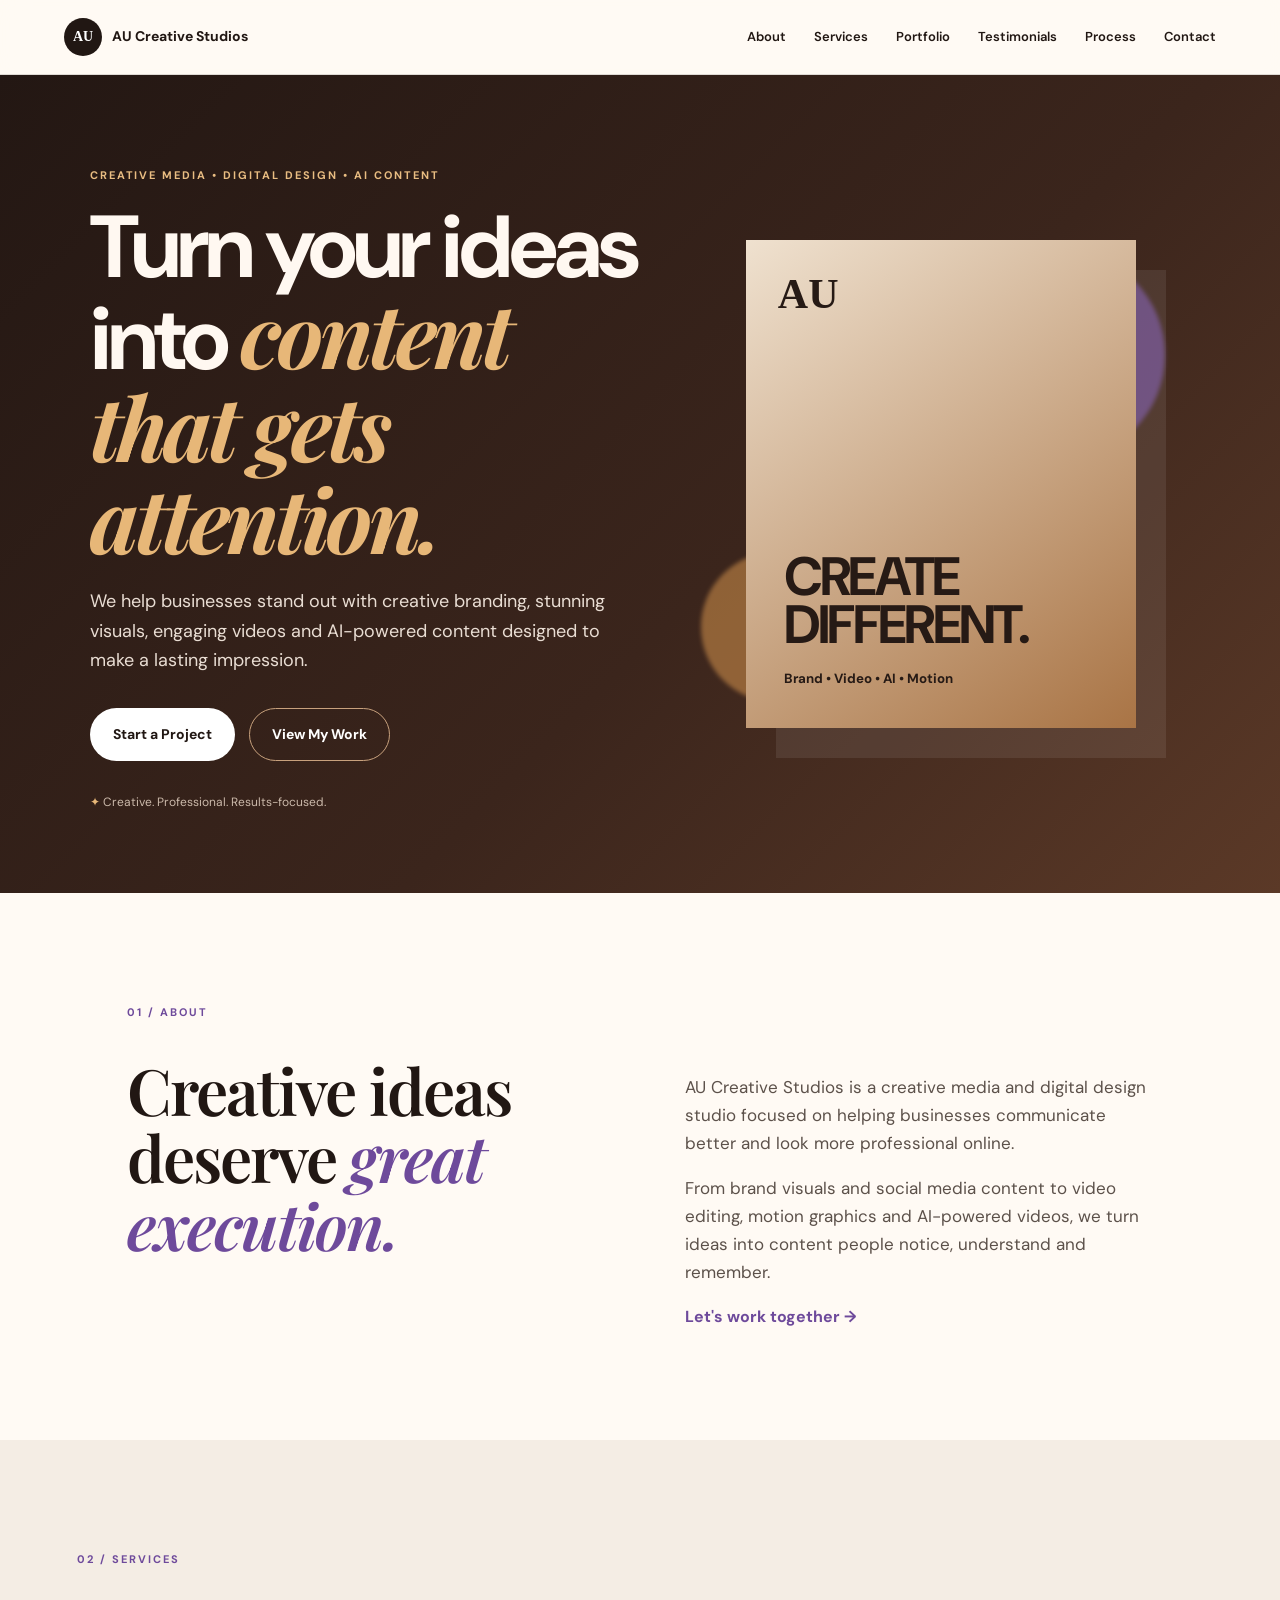
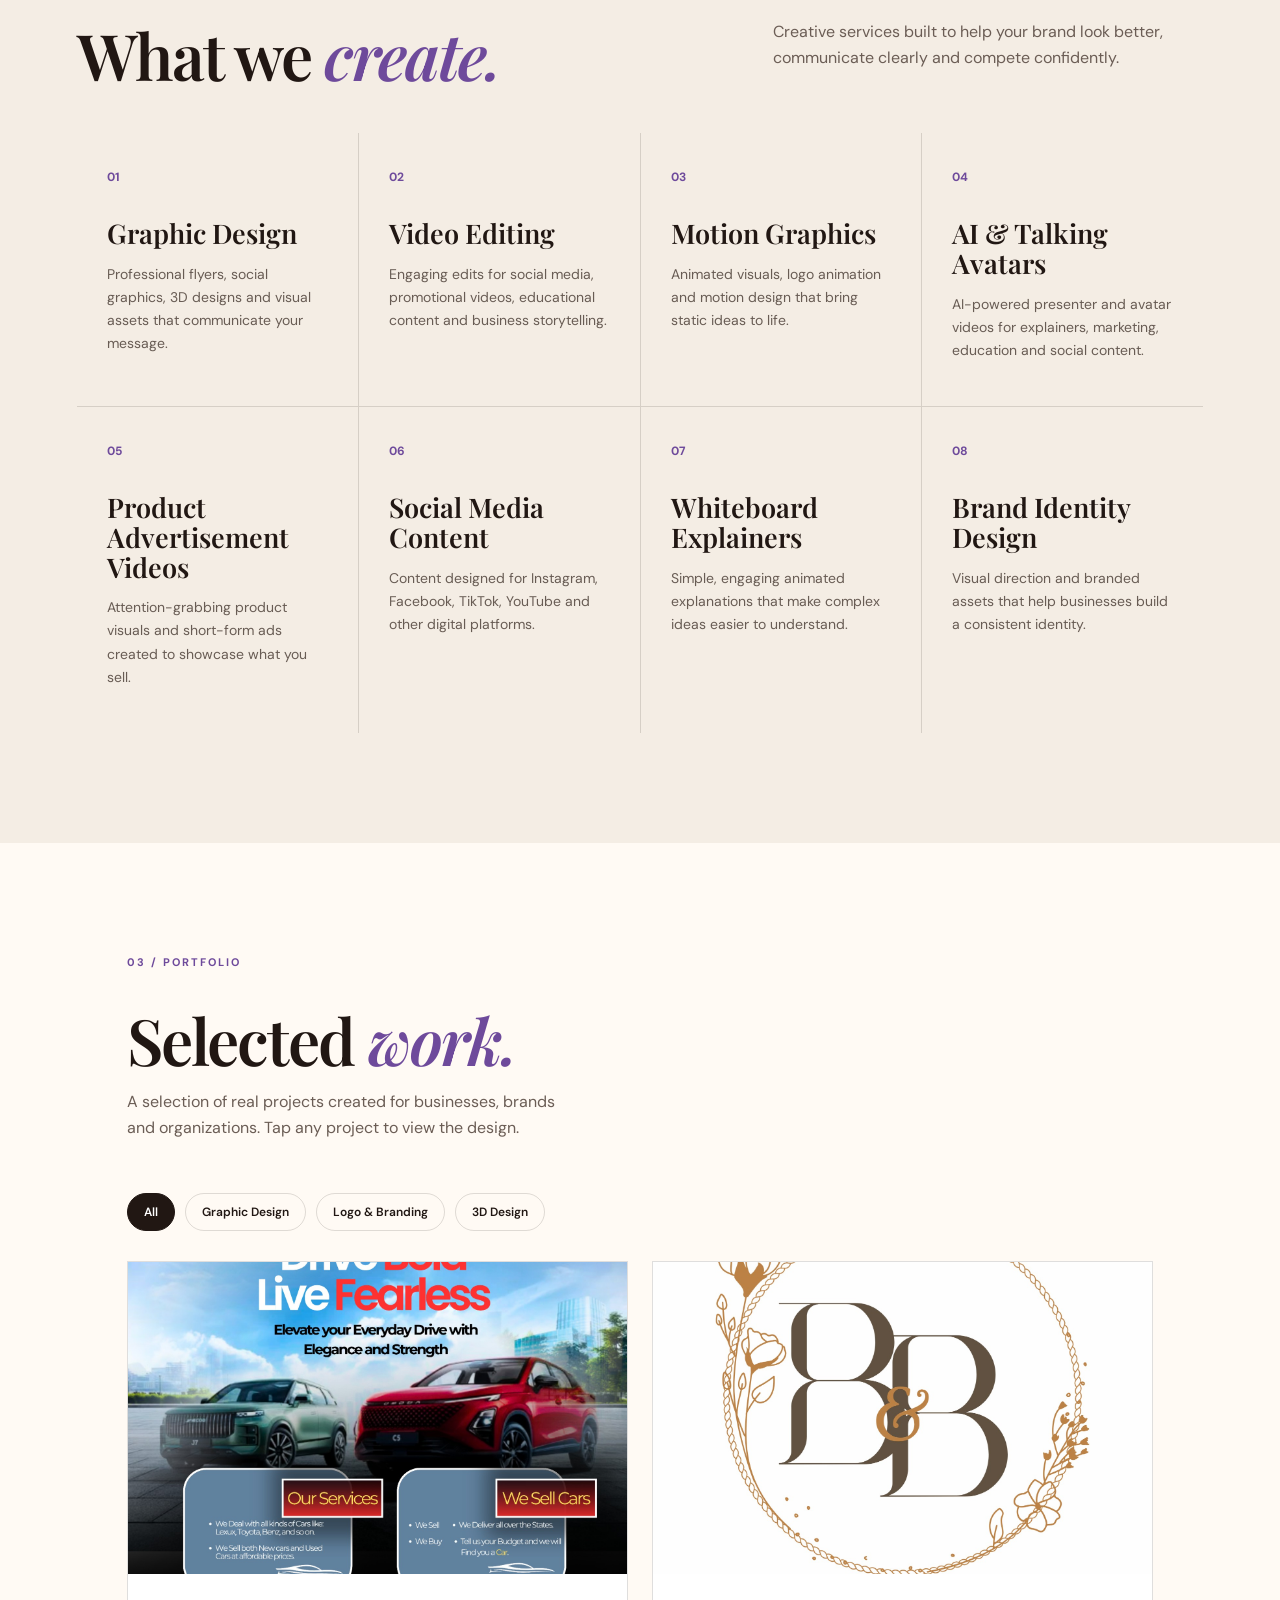
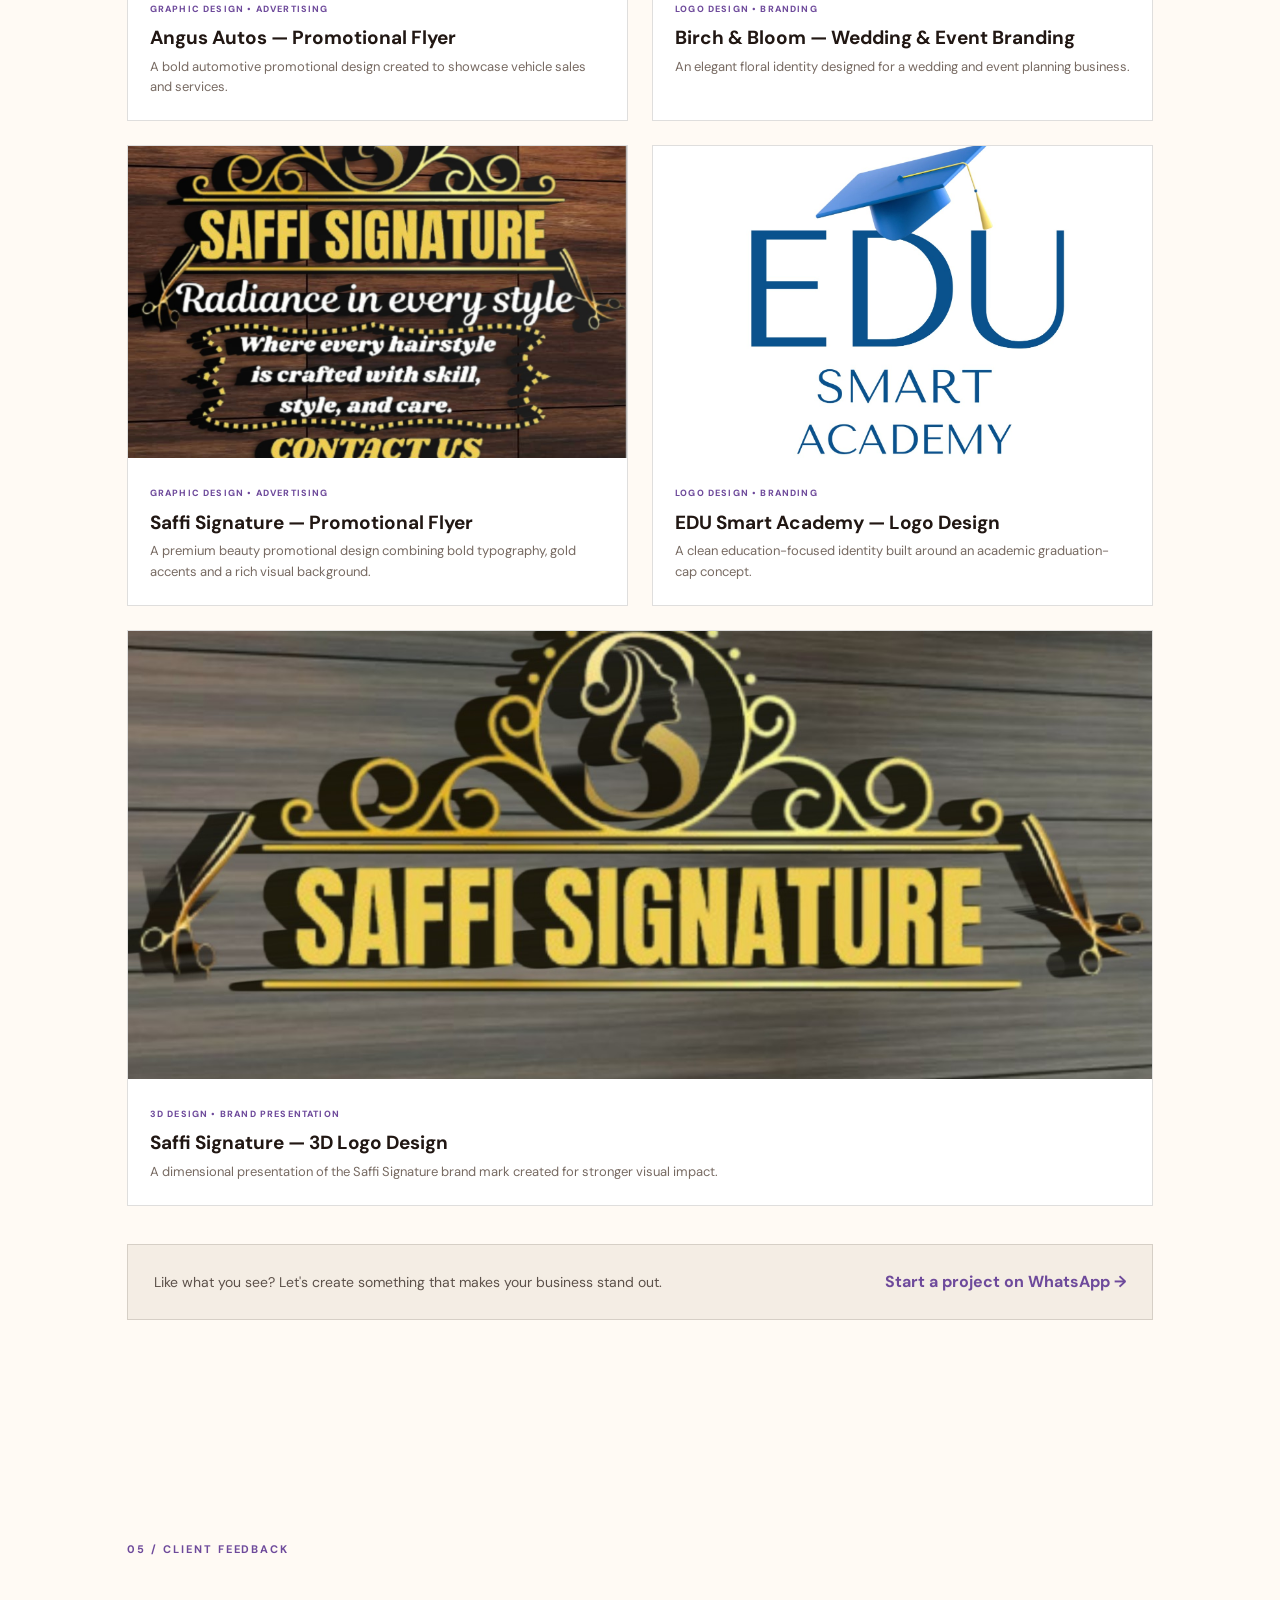
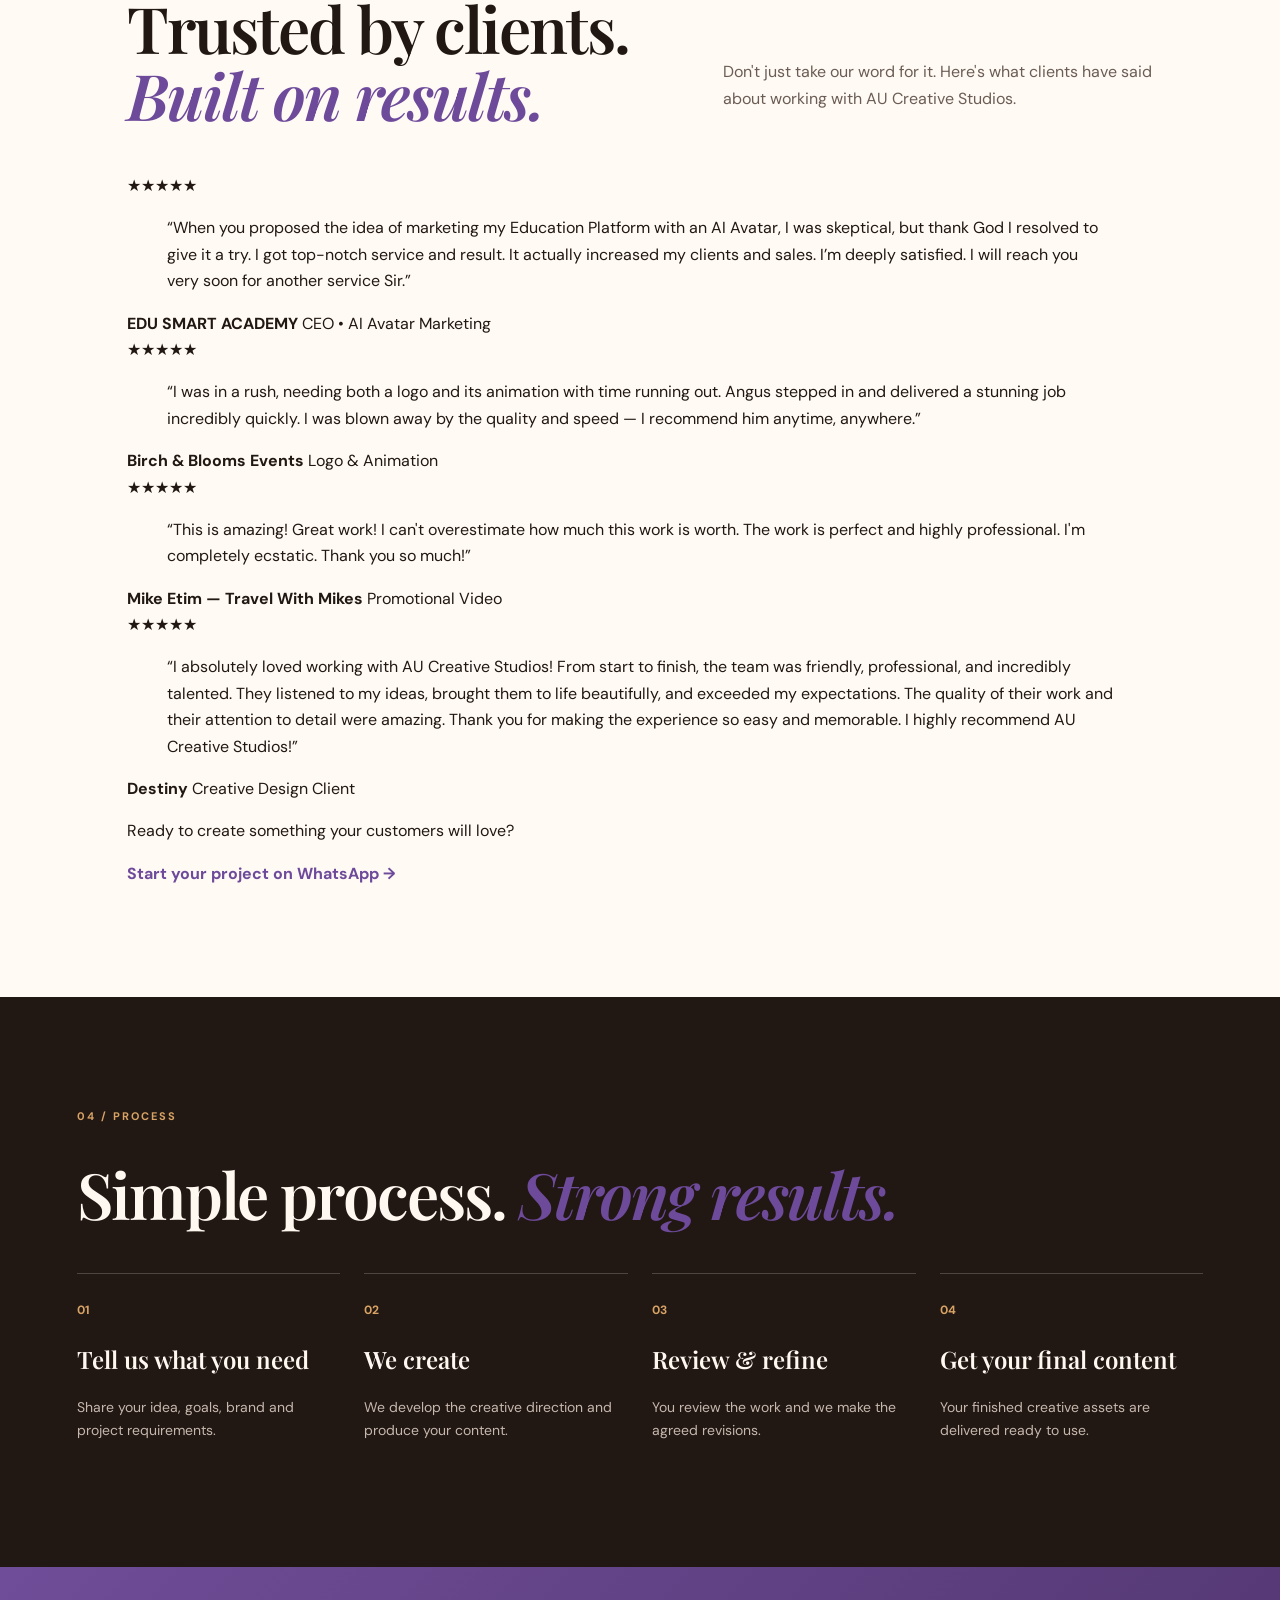
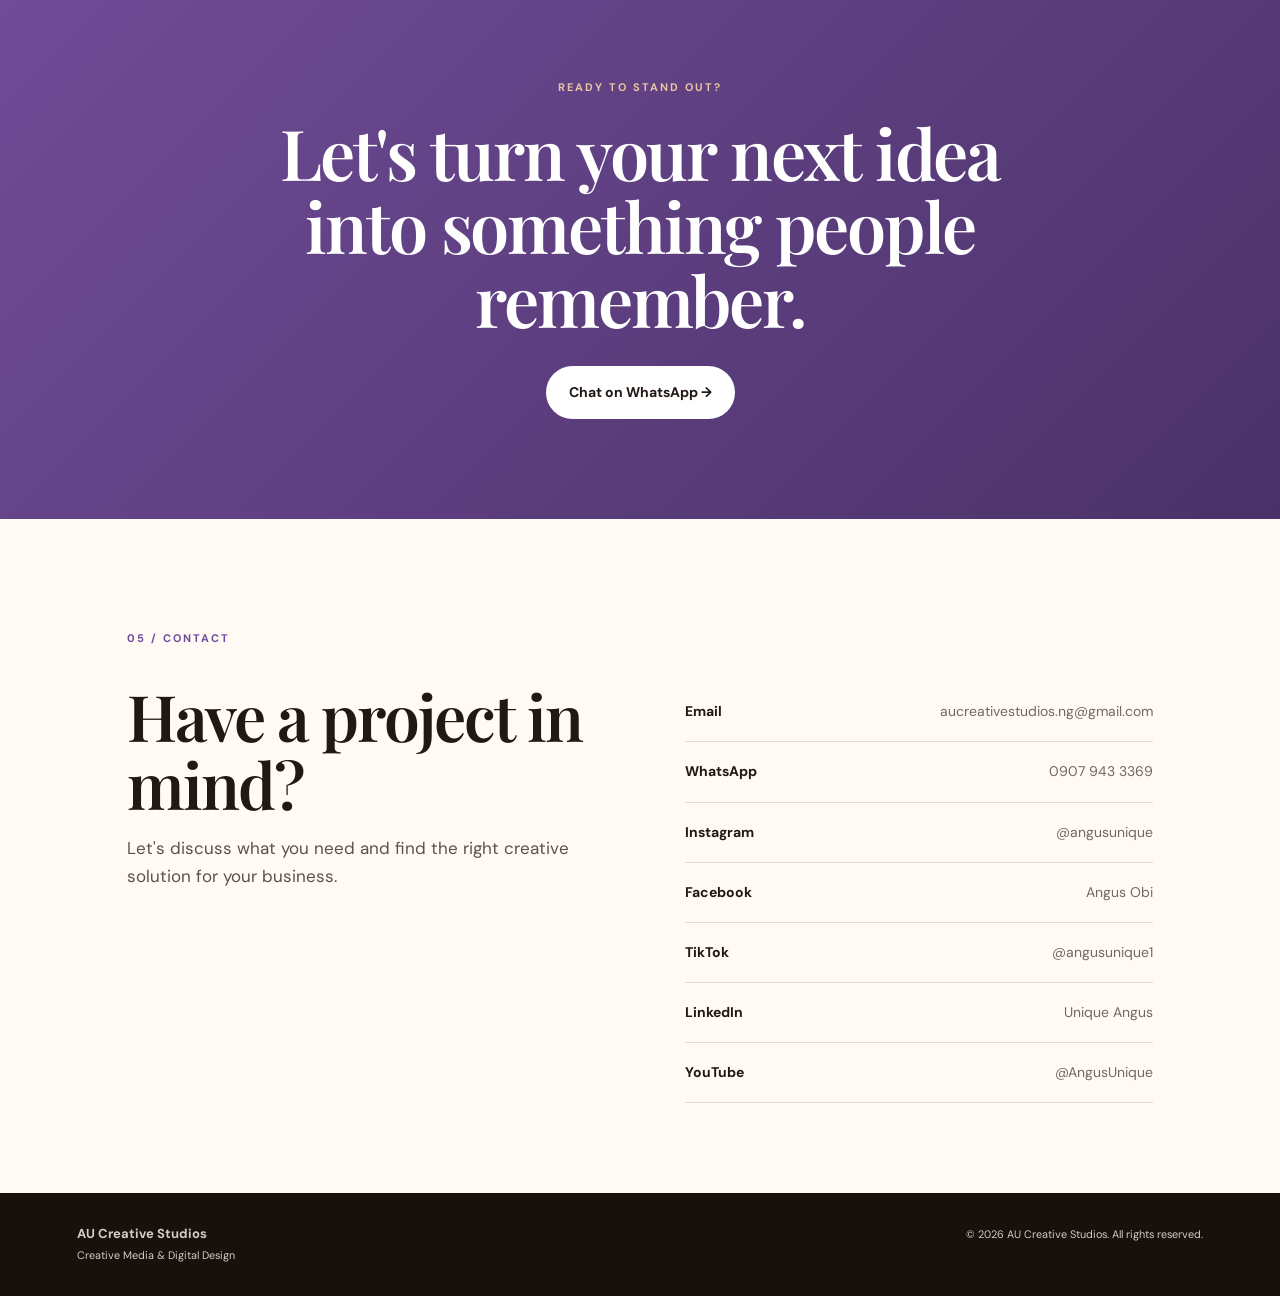
==== index.html @ 2828b5d2 "Rename index.html.html to index.html" ====
<!DOCTYPE html>
<html lang="en">
<head>
  <meta charset="UTF-8">
  <meta name="viewport" content="width=device-width, initial-scale=1.0">
  <meta name="description" content="AU Creative Studios creates compelling branding, graphics, videos, motion graphics, AI avatar content and social media content for businesses.">
  <meta name="theme-color" content="#1f1511">
  <title>AU Creative Studios | Creative Media & Digital Design</title>
  <link rel="stylesheet" href="style.css">
</head>
<body>
  <header class="site-header">
    <a class="logo" href="#home" aria-label="AU Creative Studios home">
      <span class="logo-mark">AU</span>
      <span>AU Creative Studios</span>
    </a>
    <button class="menu-toggle" aria-label="Open menu">☰</button>
    <nav class="nav">
      <a href="#about">About</a>
      <a href="#services">Services</a>
      <a href="#work">Portfolio</a>
      <a href="#testimonials">Testimonials</a>
      <a href="#process">Process</a>
      <a href="#contact">Contact</a>
    </nav>
  </header>

  <main>
    <section id="home" class="hero">
      <div class="hero-copy">
        <p class="eyebrow">CREATIVE MEDIA • DIGITAL DESIGN • AI CONTENT</p>
        <h1>Turn your ideas into <em>content that gets attention.</em></h1>
        <p class="hero-text">We help businesses stand out with creative branding, stunning visuals, engaging videos and AI-powered content designed to make a lasting impression.</p>
        <div class="actions">
          <a class="btn primary" href="https://wa.me/2349079433369?text=Hello%20AU%20Creative%20Studios%2C%20I'd%20like%20to%20start%20a%20project." target="_blank" rel="noopener">Start a Project</a>
          <a class="btn secondary" href="#work">View My Work</a>
        </div>
        <div class="trust-line"><span>✦</span> Creative. Professional. Results-focused.</div>
      </div>
      <div class="hero-art" aria-label="Creative studio visual">
        <div class="orb orb-one"></div>
        <div class="orb orb-two"></div>
        <div class="hero-card">
          <span>AU</span>
          <strong>CREATE<br>DIFFERENT.</strong>
          <small>Brand • Video • AI • Motion</small>
        </div>
      </div>
    </section>

    <section id="about" class="section about">
      <div class="section-tag">01 / ABOUT</div>
      <div class="two-col">
        <div>
          <h2>Creative ideas deserve <span>great execution.</span></h2>
        </div>
        <div>
          <p>AU Creative Studios is a creative media and digital design studio focused on helping businesses communicate better and look more professional online.</p>
          <p>From brand visuals and social media content to video editing, motion graphics and AI-powered videos, we turn ideas into content people notice, understand and remember.</p>
          <a class="text-link" href="#contact">Let's work together →</a>
        </div>
      </div>
    </section>

    <section id="services" class="section services">
      <div class="section-tag">02 / SERVICES</div>
      <div class="section-heading">
        <h2>What we <span>create.</span></h2>
        <p>Creative services built to help your brand look better, communicate clearly and compete confidently.</p>
      </div>
      <div class="service-grid">
        <article class="service-card"><span>01</span><h3>Graphic Design</h3><p>Professional flyers, social graphics, 3D designs and visual assets that communicate your message.</p></article>
        <article class="service-card"><span>02</span><h3>Video Editing</h3><p>Engaging edits for social media, promotional videos, educational content and business storytelling.</p></article>
        <article class="service-card"><span>03</span><h3>Motion Graphics</h3><p>Animated visuals, logo animation and motion design that bring static ideas to life.</p></article>
        <article class="service-card"><span>04</span><h3>AI & Talking Avatars</h3><p>AI-powered presenter and avatar videos for explainers, marketing, education and social content.</p></article>
        <article class="service-card"><span>05</span><h3>Product Advertisement Videos</h3><p>Attention-grabbing product visuals and short-form ads created to showcase what you sell.</p></article>
        <article class="service-card"><span>06</span><h3>Social Media Content</h3><p>Content designed for Instagram, Facebook, TikTok, YouTube and other digital platforms.</p></article>
        <article class="service-card"><span>07</span><h3>Whiteboard Explainers</h3><p>Simple, engaging animated explanations that make complex ideas easier to understand.</p></article>
        <article class="service-card"><span>08</span><h3>Brand Identity Design</h3><p>Visual direction and branded assets that help businesses build a consistent identity.</p></article>
      </div>
    </section>

    <section id="work" class="section work">
      <div class="section-tag">03 / PORTFOLIO</div>
      <div class="section-heading portfolio-heading">
        <div>
          <h2>Selected <span>work.</span></h2>
          <p class="portfolio-intro">A selection of real projects created for businesses, brands and organizations. Tap any project to view the design.</p>
        </div>
      </div>

      <div class="portfolio-filters" role="group" aria-label="Filter portfolio projects">
        <button class="filter-btn active" type="button" data-filter="all">All</button>
        <button class="filter-btn" type="button" data-filter="graphic">Graphic Design</button>
        <button class="filter-btn" type="button" data-filter="branding">Logo & Branding</button>
        <button class="filter-btn" type="button" data-filter="3d">3D Design</button>
      </div>

      <div class="work-grid portfolio-grid">
        <article class="work-card portfolio-card" data-category="graphic">
          <button class="portfolio-open" type="button"
            data-image="assets/portfolio/angus-autos-flyer.png"
            data-title="Angus Autos — Promotional Flyer"
            data-service="Graphic Design • Advertising"
            aria-label="View Angus Autos promotional flyer">
            <div class="work-image portfolio-image">
              <img src="assets/portfolio/angus-autos-flyer.png" alt="Angus Autos promotional flyer design" loading="lazy">
              <span class="view-work">View project ↗</span>
            </div>
          </button>
          <div class="work-info">
            <span class="work-category">GRAPHIC DESIGN • ADVERTISING</span>
            <h3>Angus Autos — Promotional Flyer</h3>
            <p>A bold automotive promotional design created to showcase vehicle sales and services.</p>
          </div>
        </article>

        <article class="work-card portfolio-card" data-category="branding">
          <button class="portfolio-open" type="button"
            data-image="assets/portfolio/birch-bloom-logo.png"
            data-title="Birch & Bloom — Wedding & Event Branding"
            data-service="Logo Design • Branding"
            aria-label="View Birch and Bloom logo design">
            <div class="work-image portfolio-image">
              <img src="assets/portfolio/birch-bloom-logo.png" alt="Birch and Bloom wedding and event planning logo" loading="lazy">
              <span class="view-work">View project ↗</span>
            </div>
          </button>
          <div class="work-info">
            <span class="work-category">LOGO DESIGN • BRANDING</span>
            <h3>Birch & Bloom — Wedding & Event Branding</h3>
            <p>An elegant floral identity designed for a wedding and event planning business.</p>
          </div>
        </article>

        <article class="work-card portfolio-card" data-category="graphic">
          <button class="portfolio-open" type="button"
            data-image="assets/portfolio/saffi-signature-flyer.png"
            data-title="Saffi Signature — Promotional Flyer"
            data-service="Graphic Design • Advertising"
            aria-label="View Saffi Signature promotional flyer">
            <div class="work-image portfolio-image">
              <img src="assets/portfolio/saffi-signature-flyer.png" alt="Saffi Signature promotional flyer design" loading="lazy">
              <span class="view-work">View project ↗</span>
            </div>
          </button>
          <div class="work-info">
            <span class="work-category">GRAPHIC DESIGN • ADVERTISING</span>
            <h3>Saffi Signature — Promotional Flyer</h3>
            <p>A premium beauty promotional design combining bold typography, gold accents and a rich visual background.</p>
          </div>
        </article>

        <article class="work-card portfolio-card" data-category="branding">
          <button class="portfolio-open" type="button"
            data-image="assets/portfolio/edu-smart-academy-logo.png"
            data-title="EDU Smart Academy — Logo Design"
            data-service="Logo Design • Education Branding"
            aria-label="View EDU Smart Academy logo design">
            <div class="work-image portfolio-image">
              <img src="assets/portfolio/edu-smart-academy-logo.png" alt="EDU Smart Academy logo design" loading="lazy">
              <span class="view-work">View project ↗</span>
            </div>
          </button>
          <div class="work-info">
            <span class="work-category">LOGO DESIGN • BRANDING</span>
            <h3>EDU Smart Academy — Logo Design</h3>
            <p>A clean education-focused identity built around an academic graduation-cap concept.</p>
          </div>
        </article>

        <article class="work-card portfolio-card portfolio-wide" data-category="3d">
          <button class="portfolio-open" type="button"
            data-image="assets/portfolio/saffi-signature-3d-logo.png"
            data-title="Saffi Signature — 3D Logo Design"
            data-service="3D Design • Brand Presentation"
            aria-label="View Saffi Signature 3D logo design">
            <div class="work-image portfolio-image">
              <img src="assets/portfolio/saffi-signature-3d-logo.png" alt="Saffi Signature 3D logo presentation" loading="lazy">
              <span class="view-work">View project ↗</span>
            </div>
          </button>
          <div class="work-info">
            <span class="work-category">3D DESIGN • BRAND PRESENTATION</span>
            <h3>Saffi Signature — 3D Logo Design</h3>
            <p>A dimensional presentation of the Saffi Signature brand mark created for stronger visual impact.</p>
          </div>
        </article>
      </div>

      <div class="portfolio-cta">
        <p>Like what you see? Let's create something that makes your business stand out.</p>
        <a class="text-link" href="https://wa.me/2349079433369?text=Hello%20AU%20Creative%20Studios%2C%20I%20saw%20your%20portfolio%20and%20I'd%20like%20to%20discuss%20a%20project." target="_blank" rel="noopener">Start a project on WhatsApp →</a>
      </div>
    </section>

    <div class="portfolio-modal" id="portfolioModal" aria-hidden="true">
      <div class="modal-backdrop" data-close-modal></div>
      <div class="modal-content" role="dialog" aria-modal="true" aria-labelledby="modalTitle">
        <button class="modal-close" type="button" aria-label="Close project preview" data-close-modal>×</button>
        <img id="modalImage" src="" alt="">
        <div class="modal-details">
          <span id="modalService"></span>
          <h3 id="modalTitle"></h3>
        </div>
      </div>
    </div>

    <section id="testimonials" class="section testimonials">
      <div class="section-tag">05 / CLIENT FEEDBACK</div>
      <div class="section-heading">
        <h2>Trusted by clients. <span>Built on results.</span></h2>
        <p>Don't just take our word for it. Here's what clients have said about working with AU Creative Studios.</p>
      </div>

      <div class="testimonial-grid">
        <article class="testimonial-card featured-testimonial">
          <div class="testimonial-stars" aria-label="5 out of 5 stars">★★★★★</div>
          <blockquote>“When you proposed the idea of marketing my Education Platform with an AI Avatar, I was skeptical, but thank God I resolved to give it a try. I got top-notch service and result. It actually increased my clients and sales. I’m deeply satisfied. I will reach you very soon for another service Sir.”</blockquote>
          <div class="testimonial-client">
            <strong>EDU SMART ACADEMY</strong>
            <span>CEO • AI Avatar Marketing</span>
          </div>
        </article>

        <article class="testimonial-card">
          <div class="testimonial-stars" aria-label="5 out of 5 stars">★★★★★</div>
          <blockquote>“I was in a rush, needing both a logo and its animation with time running out. Angus stepped in and delivered a stunning job incredibly quickly. I was blown away by the quality and speed — I recommend him anytime, anywhere.”</blockquote>
          <div class="testimonial-client">
            <strong>Birch &amp; Blooms Events</strong>
            <span>Logo &amp; Animation</span>
          </div>
        </article>

        <article class="testimonial-card">
          <div class="testimonial-stars" aria-label="5 out of 5 stars">★★★★★</div>
          <blockquote>“This is amazing! Great work! I can't overestimate how much this work is worth. The work is perfect and highly professional. I'm completely ecstatic. Thank you so much!”</blockquote>
          <div class="testimonial-client">
            <strong>Mike Etim — Travel With Mikes</strong>
            <span>Promotional Video</span>
          </div>
        </article>

        <article class="testimonial-card">
          <div class="testimonial-stars" aria-label="5 out of 5 stars">★★★★★</div>
          <blockquote>“I absolutely loved working with AU Creative Studios! From start to finish, the team was friendly, professional, and incredibly talented. They listened to my ideas, brought them to life beautifully, and exceeded my expectations. The quality of their work and their attention to detail were amazing. Thank you for making the experience so easy and memorable. I highly recommend AU Creative Studios!”</blockquote>
          <div class="testimonial-client">
            <strong>Destiny</strong>
            <span>Creative Design Client</span>
          </div>
        </article>
      </div>

      <div class="testimonials-cta">
        <p>Ready to create something your customers will love?</p>
        <a class="text-link" href="https://wa.me/2349079433369?text=Hello%20AU%20Creative%20Studios%2C%20I%20saw%20your%20client%20testimonials%20and%20I'd%20like%20to%20discuss%20a%20project." target="_blank" rel="noopener">Start your project on WhatsApp →</a>
      </div>
    </section>

    <section id="process" class="section process">
      <div class="section-tag">04 / PROCESS</div>
      <div class="section-heading"><h2>Simple process. <span>Strong results.</span></h2></div>
      <div class="process-grid">
        <div><span>01</span><h3>Tell us what you need</h3><p>Share your idea, goals, brand and project requirements.</p></div>
        <div><span>02</span><h3>We create</h3><p>We develop the creative direction and produce your content.</p></div>
        <div><span>03</span><h3>Review & refine</h3><p>You review the work and we make the agreed revisions.</p></div>
        <div><span>04</span><h3>Get your final content</h3><p>Your finished creative assets are delivered ready to use.</p></div>
      </div>
    </section>

    <section class="cta">
      <p class="eyebrow">READY TO STAND OUT?</p>
      <h2>Let's turn your next idea into something people remember.</h2>
      <a class="btn light" href="https://wa.me/2349079433369?text=Hello%20AU%20Creative%20Studios%2C%20I'd%20like%20to%20discuss%20a%20project." target="_blank" rel="noopener">Chat on WhatsApp →</a>
    </section>

    <section id="contact" class="section contact">
      <div class="section-tag">05 / CONTACT</div>
      <div class="two-col">
        <div>
          <h2>Have a project in mind?</h2>
          <p>Let's discuss what you need and find the right creative solution for your business.</p>
        </div>
        <div class="contact-list">
          <a href="mailto:aucreativestudios.ng@gmail.com"><strong>Email</strong><span>aucreativestudios.ng@gmail.com</span></a>
          <a href="https://wa.me/2349079433369" target="_blank" rel="noopener"><strong>WhatsApp</strong><span>0907 943 3369</span></a>
          <a href="https://www.instagram.com/angusunique" target="_blank" rel="noopener"><strong>Instagram</strong><span>@angusunique</span></a>
          <a href="https://www.facebook.com/angusobi1" target="_blank" rel="noopener"><strong>Facebook</strong><span>Angus Obi</span></a>
          <a href="https://www.tiktok.com/@angusunique1" target="_blank" rel="noopener"><strong>TikTok</strong><span>@angusunique1</span></a>
          <a href="https://www.linkedin.com/in/uniqueangus" target="_blank" rel="noopener"><strong>LinkedIn</strong><span>Unique Angus</span></a>
          <a href="https://www.youtube.com/@AngusUnique" target="_blank" rel="noopener"><strong>YouTube</strong><span>@AngusUnique</span></a>
        </div>
      </div>
    </section>
  </main>

  <footer>
    <div><strong>AU Creative Studios</strong><br><small>Creative Media & Digital Design</small></div>
    <div><small>© <span id="year"></span> AU Creative Studios. All rights reserved.</small></div>
  </footer>

  <script src="script.js"></script>
</body>
</html>
---- style.css ----
@import url('https://fonts.googleapis.com/css2?family=DM+Sans:wght@400;500;600;700&family=Playfair+Display:ital,wght@0,600;0,700;1,600;1,700&display=swap');

:root{--ink:#211713;--cream:#f4ede4;--paper:#fffaf4;--gold:#c98c45;--purple:#6e4a9b;--line:rgba(33,23,19,.14);--max:1180px}
*{box-sizing:border-box}html{scroll-behavior:smooth}body{margin:0;background:var(--paper);color:var(--ink);font-family:"DM Sans",sans-serif;line-height:1.65}a{color:inherit;text-decoration:none}
.site-header{position:sticky;top:0;z-index:20;display:flex;align-items:center;justify-content:space-between;padding:18px 5vw;background:rgba(255,250,244,.92);backdrop-filter:blur(14px);border-bottom:1px solid var(--line)}
.logo{display:flex;align-items:center;gap:10px;font-weight:700;font-size:14px}.logo-mark{display:grid;place-items:center;width:38px;height:38px;border-radius:50%;background:var(--ink);color:#fff;font-family:Georgia,serif}.nav{display:flex;gap:28px;font-size:13px;font-weight:600}.nav a:hover{color:var(--purple)}.menu-toggle{display:none;background:none;border:0;font-size:24px}
.hero{min-height:88vh;display:grid;grid-template-columns:1.05fr .95fr;align-items:center;gap:50px;padding:80px 7vw;background:linear-gradient(135deg,#231713 0%,#3b251c 58%,#5b3927 100%);color:#fff8f1;overflow:hidden}.eyebrow,.section-tag{font-size:11px;letter-spacing:.18em;font-weight:700}.hero .eyebrow{color:#e9bd82}.hero h1{font-size:clamp(48px,7vw,88px);line-height:.98;letter-spacing:-.045em;margin:20px 0}.hero h1 em{font-family:"Playfair Display",serif;color:#e7b778}.hero-text{max-width:620px;font-size:18px;color:#e9ddd3}.actions{display:flex;gap:14px;flex-wrap:wrap;margin:32px 0}.btn{display:inline-flex;align-items:center;justify-content:center;padding:14px 22px;border-radius:999px;font-weight:700;font-size:14px;border:1px solid transparent}.primary{background:#fff;color:var(--ink)}.secondary{border-color:#c8a17d;color:#fff}.light{background:#fff;color:var(--ink)}.trust-line{font-size:12px;color:#cbb9aa}.trust-line span{color:#e7b778}
.hero-art{min-height:520px;position:relative;display:grid;place-items:center}.hero-card{position:relative;width:min(390px,75vw);aspect-ratio:4/5;background:linear-gradient(145deg,#efe1cf,#a97445);color:#261a15;padding:38px;display:flex;flex-direction:column;justify-content:flex-end;box-shadow:30px 30px 0 rgba(255,255,255,.08)}.hero-card span{position:absolute;top:30px;left:32px;font:700 42px Georgia}.hero-card strong{font-size:54px;line-height:.9;letter-spacing:-.05em}.hero-card small{margin-top:18px;font-weight:700}.orb{position:absolute;border-radius:50%;filter:blur(2px)}.orb-one{width:210px;height:210px;background:#74509b;right:5%;top:5%;opacity:.7}.orb-two{width:150px;height:150px;background:#d4934d;left:2%;bottom:8%;opacity:.55}
.section{max-width:var(--max);margin:auto;padding:110px 6vw}.section-tag{color:var(--purple);margin-bottom:35px}.two-col{display:grid;grid-template-columns:1fr 1fr;gap:90px}.section h2{font:600 clamp(40px,5vw,66px)/1.05 "Playfair Display",serif;letter-spacing:-.03em;margin:0}.section h2 span{color:var(--purple);font-style:italic}.two-col p{font-size:17px;color:#5c514a}.text-link{font-weight:700;color:var(--purple)}.section-heading{display:flex;justify-content:space-between;align-items:end;gap:40px;margin-bottom:45px}.section-heading p{max-width:430px;color:#6b5d55}
.services{background:var(--cream);max-width:none;padding-left:6vw;padding-right:6vw}.services>*{max-width:var(--max);margin-left:auto;margin-right:auto}.service-grid{display:grid;grid-template-columns:repeat(4,1fr);gap:1px;background:var(--line)}.service-card{background:var(--cream);padding:30px;min-height:245px}.service-card span{color:var(--purple);font-size:12px;font-weight:700}.service-card h3{font:600 27px/1.1 "Playfair Display",serif;margin:30px 0 12px}.service-card p{font-size:14px;color:#685c54}
.work-grid{display:grid;grid-template-columns:repeat(2,1fr);gap:24px}.work-card{border:1px solid var(--line);background:#fff;overflow:hidden;transition:transform .25s ease,box-shadow .25s ease}.work-card:hover{transform:translateY(-4px);box-shadow:0 18px 45px rgba(33,23,19,.12)}.portfolio-open{display:block;width:100%;padding:0;border:0;background:none;cursor:pointer;text-align:left}.work-image{position:relative;aspect-ratio:16/10;overflow:hidden;background:#eee7df}.portfolio-image img{width:100%;height:100%;display:block;object-fit:cover;transition:transform .45s ease}.portfolio-card:hover .portfolio-image img{transform:scale(1.035)}.view-work{position:absolute;left:16px;bottom:16px;padding:9px 13px;border-radius:999px;background:rgba(33,23,19,.88);color:#fff;font-size:12px;font-weight:700;opacity:0;transform:translateY(8px);transition:opacity .25s ease,transform .25s ease}.portfolio-card:hover .view-work,.portfolio-open:focus-visible .view-work{opacity:1;transform:translateY(0)}.work-info{padding:20px 22px 23px}.work-info h3{margin:6px 0 0;font-size:19px;line-height:1.25}.work-info p{margin:7px 0 0;color:#776a62;font-size:13px;line-height:1.55}.work-category{color:var(--purple);font-size:9px;letter-spacing:.13em;font-weight:800}.portfolio-wide{grid-column:1 / -1}.portfolio-wide .work-image{aspect-ratio:16/7}.portfolio-filters{display:flex;flex-wrap:wrap;gap:10px;margin:-10px 0 30px}.filter-btn{border:1px solid var(--line);background:transparent;color:var(--ink);padding:10px 16px;border-radius:999px;font:600 12px "DM Sans",sans-serif;cursor:pointer;transition:all .2s ease}.filter-btn:hover,.filter-btn.active{background:var(--ink);color:#fff;border-color:var(--ink)}.portfolio-card.is-hidden{display:none}.portfolio-cta{margin-top:38px;padding:24px 26px;border:1px solid var(--line);background:var(--cream);display:flex;justify-content:space-between;align-items:center;gap:25px}.portfolio-cta p{margin:0;font-size:14px;color:#5c514a}.portfolio-cta .text-link{white-space:nowrap}.portfolio-modal{position:fixed;inset:0;z-index:100;display:none;padding:25px;place-items:center}.portfolio-modal.open{display:grid}.modal-backdrop{position:absolute;inset:0;background:rgba(20,13,10,.84);backdrop-filter:blur(7px)}.modal-content{position:relative;z-index:1;width:min(920px,94vw);max-height:94vh;background:#fffaf4;padding:12px;border-radius:14px;box-shadow:0 30px 90px rgba(0,0,0,.35);overflow:auto}.modal-content img{display:block;width:100%;max-height:76vh;object-fit:contain;background:#eee7df;border-radius:8px}.modal-details{padding:17px 8px 8px}.modal-details span{font-size:10px;letter-spacing:.14em;color:var(--purple);font-weight:800}.modal-details h3{margin:5px 0 0;font:600 25px/1.2 "Playfair Display",serif}.modal-close{position:absolute;right:18px;top:18px;z-index:2;width:38px;height:38px;border:0;border-radius:50%;background:rgba(33,23,19,.9);color:#fff;font-size:27px;line-height:1;cursor:pointer}
.process{background:#211713;color:#fff8f1;max-width:none;padding-left:6vw;padding-right:6vw}.process>*{max-width:var(--max);margin-left:auto;margin-right:auto}.process .section-tag{color:#d8a365}.process-grid{display:grid;grid-template-columns:repeat(4,1fr);gap:24px}.process-grid div{border-top:1px solid rgba(255,255,255,.2);padding-top:22px}.process-grid span{color:#d8a365;font-weight:700;font-size:12px}.process-grid h3{font:600 24px/1.1 "Playfair Display",serif}.process-grid p{color:#c7b8ae;font-size:14px}
.cta{padding:100px 6vw;text-align:center;background:linear-gradient(135deg,#704d98,#4b3168);color:#fff}.cta .eyebrow{color:#e8c7a0}.cta h2{max-width:850px;margin:20px auto 30px;font:600 clamp(40px,6vw,70px)/1.05 "Playfair Display",serif;letter-spacing:-.03em}
.contact{padding-bottom:90px}.contact-list{display:grid}.contact-list a{display:flex;justify-content:space-between;gap:20px;padding:18px 0;border-bottom:1px solid var(--line);font-size:14px}.contact-list span{color:#75675f;text-align:right}
footer{display:flex;justify-content:space-between;gap:20px;padding:30px 6vw;background:#17110e;color:#d8cbc1;font-size:13px}.logo + .nav{}

@media(max-width:850px){
  .nav{display:none;position:absolute;top:74px;left:0;right:0;background:#fffaf4;padding:20px 6vw;flex-direction:column;gap:16px;border-bottom:1px solid var(--line)}.nav.open{display:flex}.menu-toggle{display:block}
  .hero{grid-template-columns:1fr;padding-top:70px}.hero-art{min-height:390px}.hero-card strong{font-size:45px}.two-col{grid-template-columns:1fr;gap:35px}.section{padding-top:75px;padding-bottom:75px}.section-heading{display:block}.service-grid{grid-template-columns:repeat(2,1fr)}.process-grid{grid-template-columns:repeat(2,1fr)}.work-grid{grid-template-columns:1fr}
}
@media(max-width:520px){
  .portfolio-filters{gap:7px}.filter-btn{padding:9px 12px;font-size:11px}.portfolio-cta{display:block}.portfolio-cta .text-link{display:inline-block;margin-top:10px}.portfolio-wide{grid-column:auto}.portfolio-wide .work-image{aspect-ratio:16/10}.view-work{opacity:1;transform:none;font-size:11px;padding:8px 11px}.modal-content{padding:8px}.modal-close{right:12px;top:12px;width:34px;height:34px;font-size:24px}
  .site-header{padding:14px 5vw}.logo{font-size:12px}.logo-mark{width:34px;height:34px}.hero{padding:58px 6vw 70px}.hero h1{font-size:52px}.hero-text{font-size:16px}.hero-art{min-height:340px}.hero-card{width:76vw}.hero-card strong{font-size:40px}.service-grid,.process-grid{grid-template-columns:1fr}.service-card{min-height:0}.contact-list a{display:block}.contact-list span{display:block;text-align:left;margin-top:4px}footer{display:block}footer div+div{margin-top:18px}
}
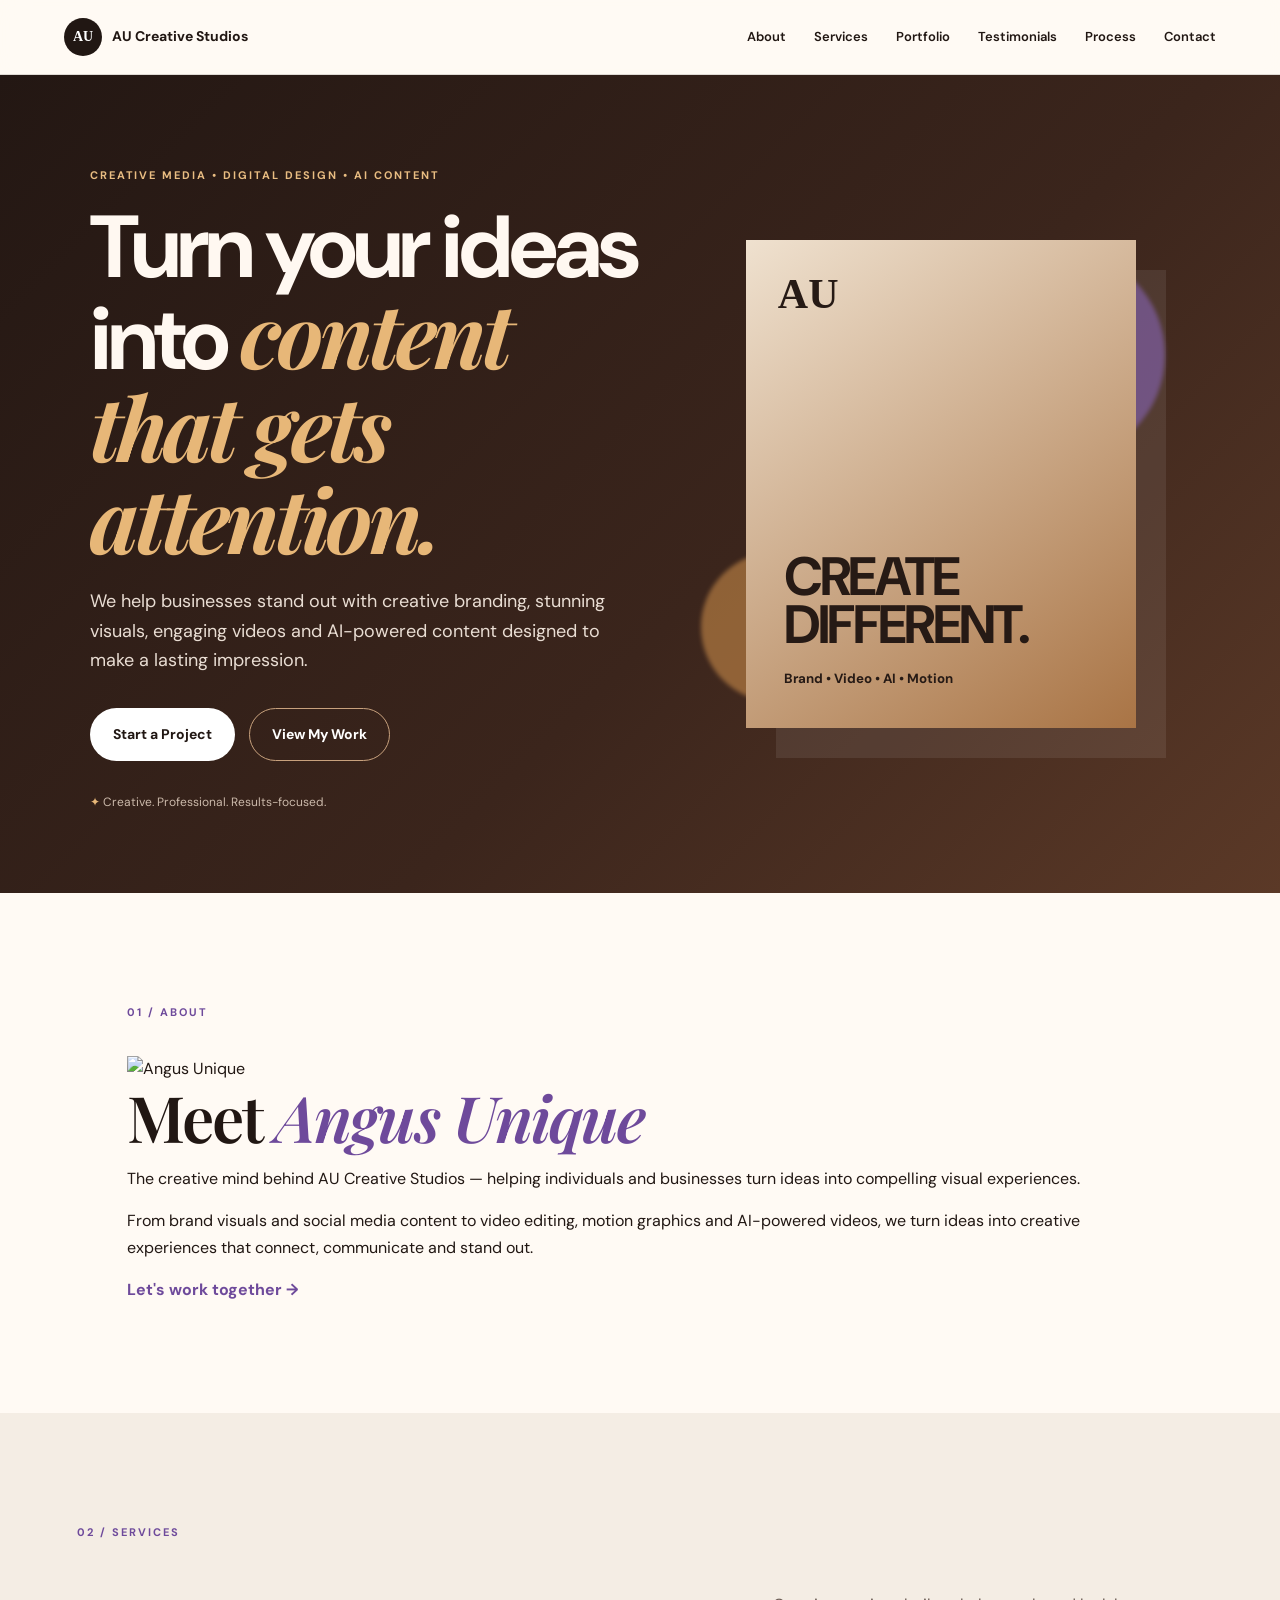
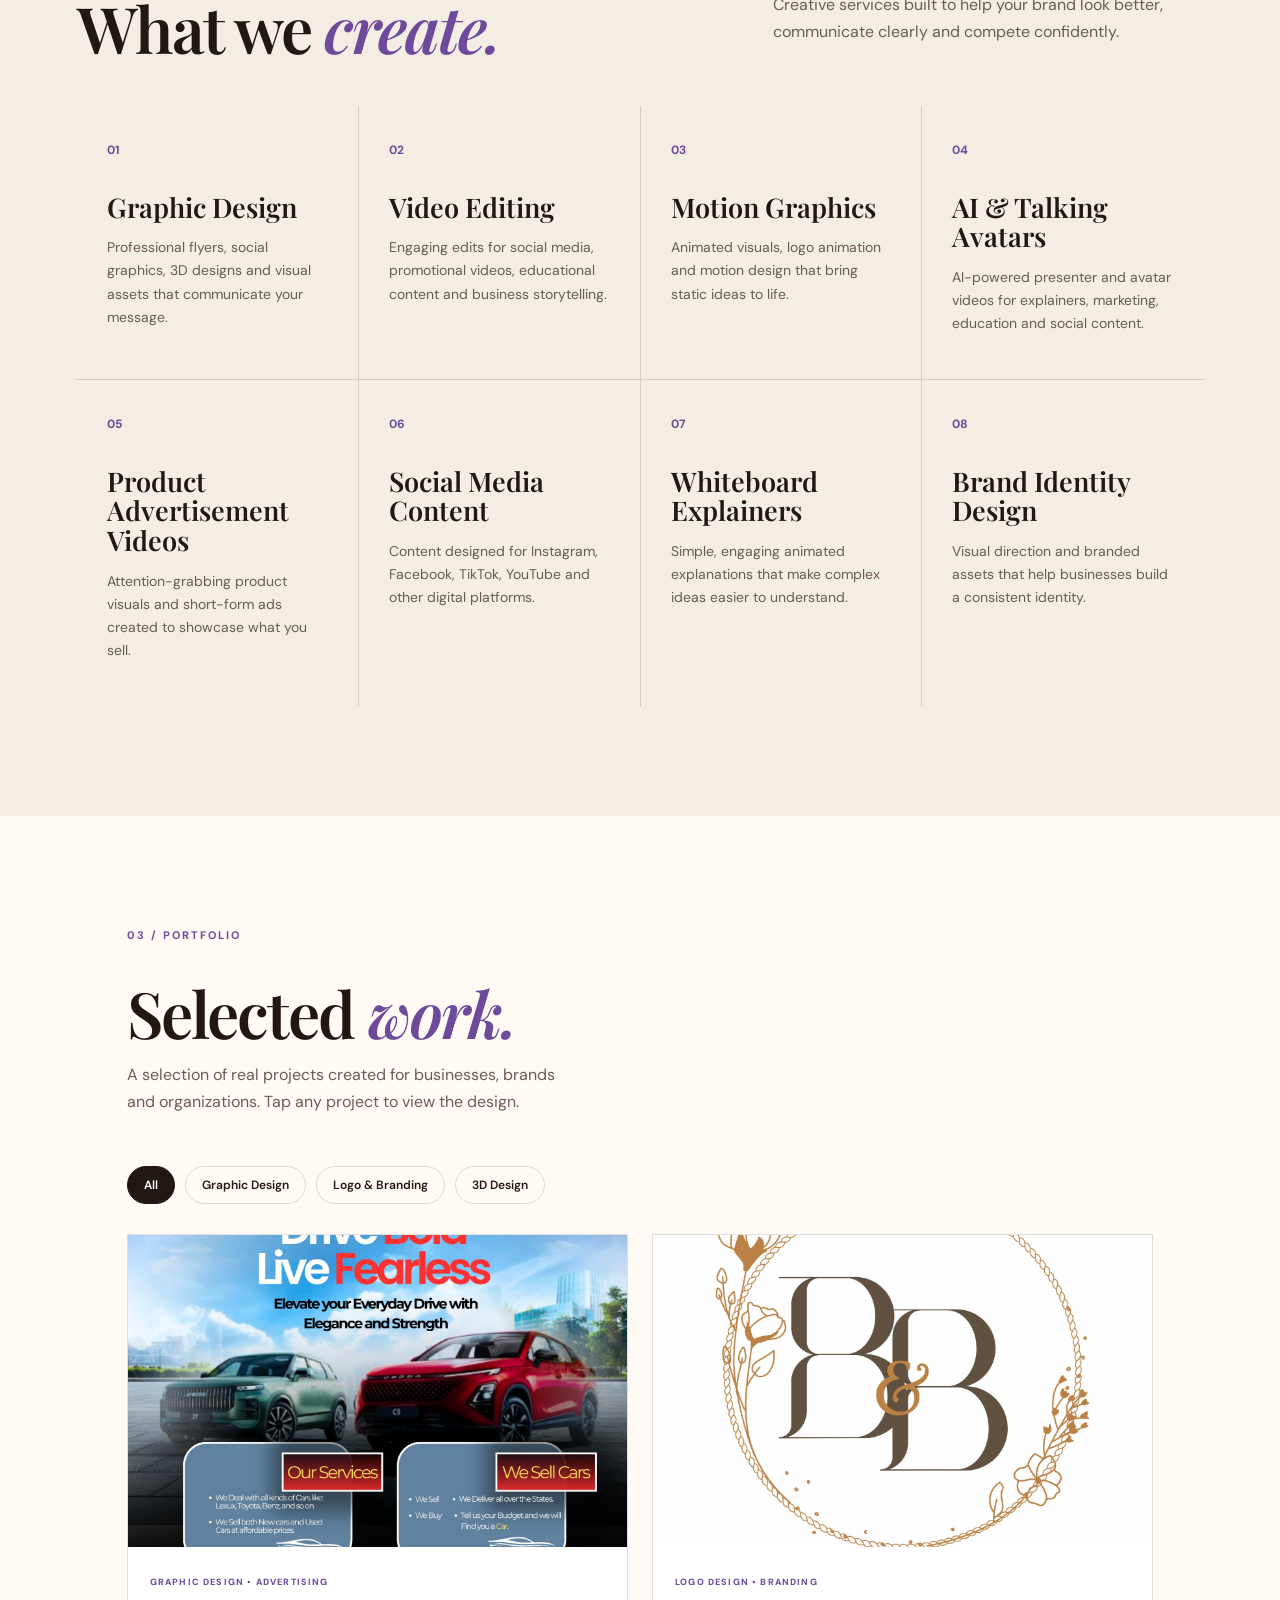
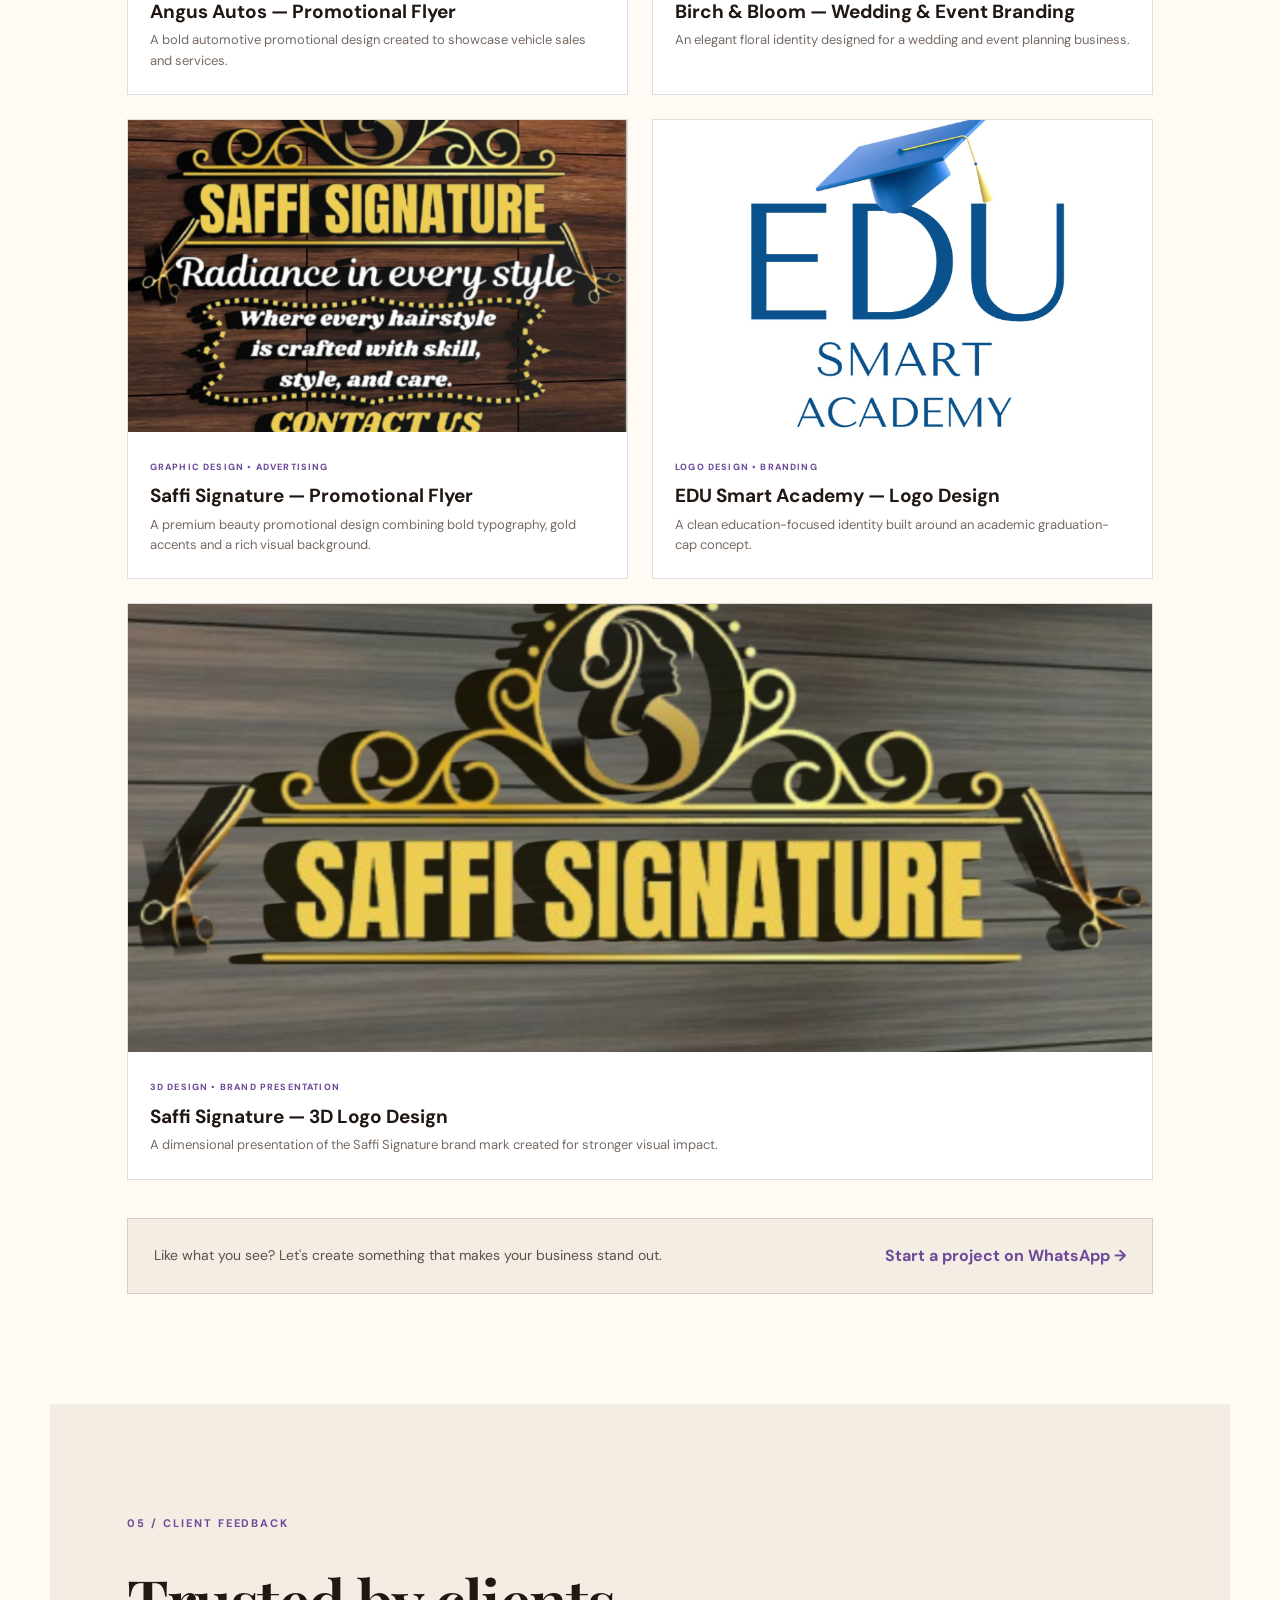
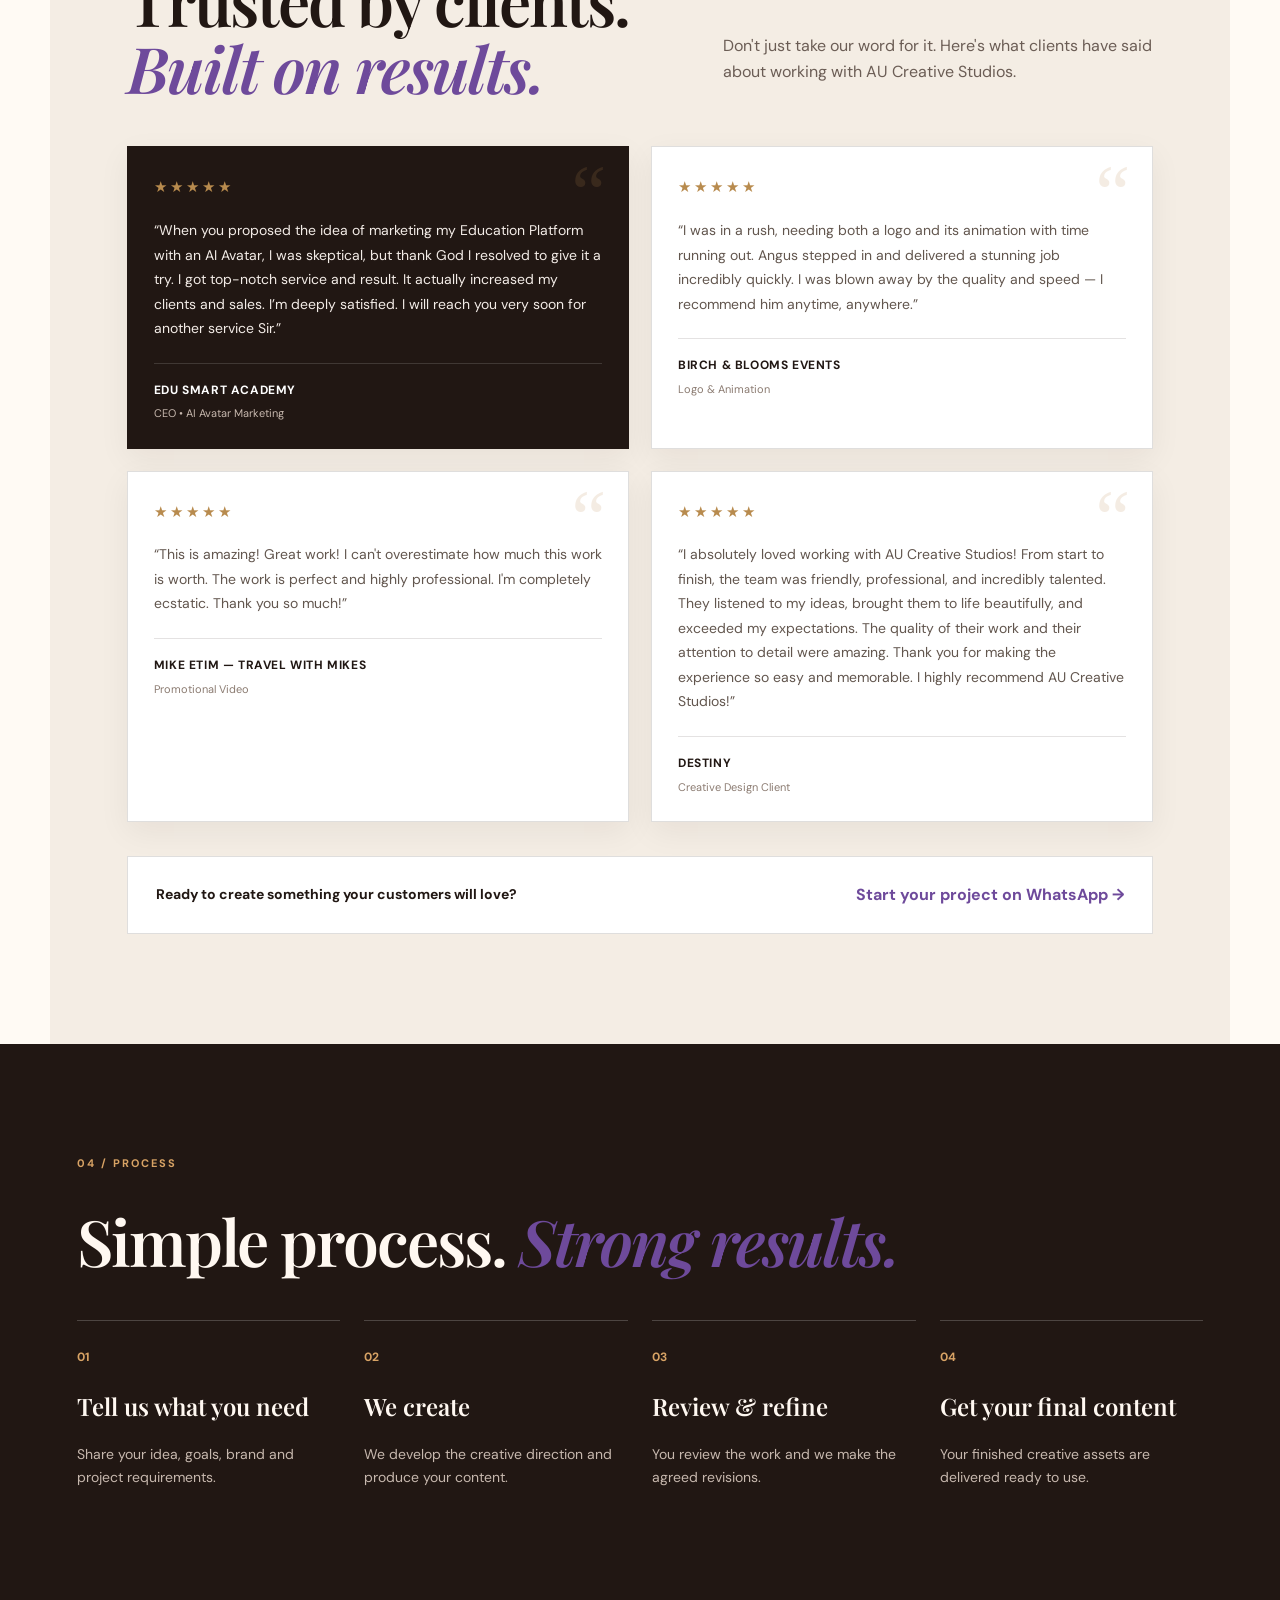
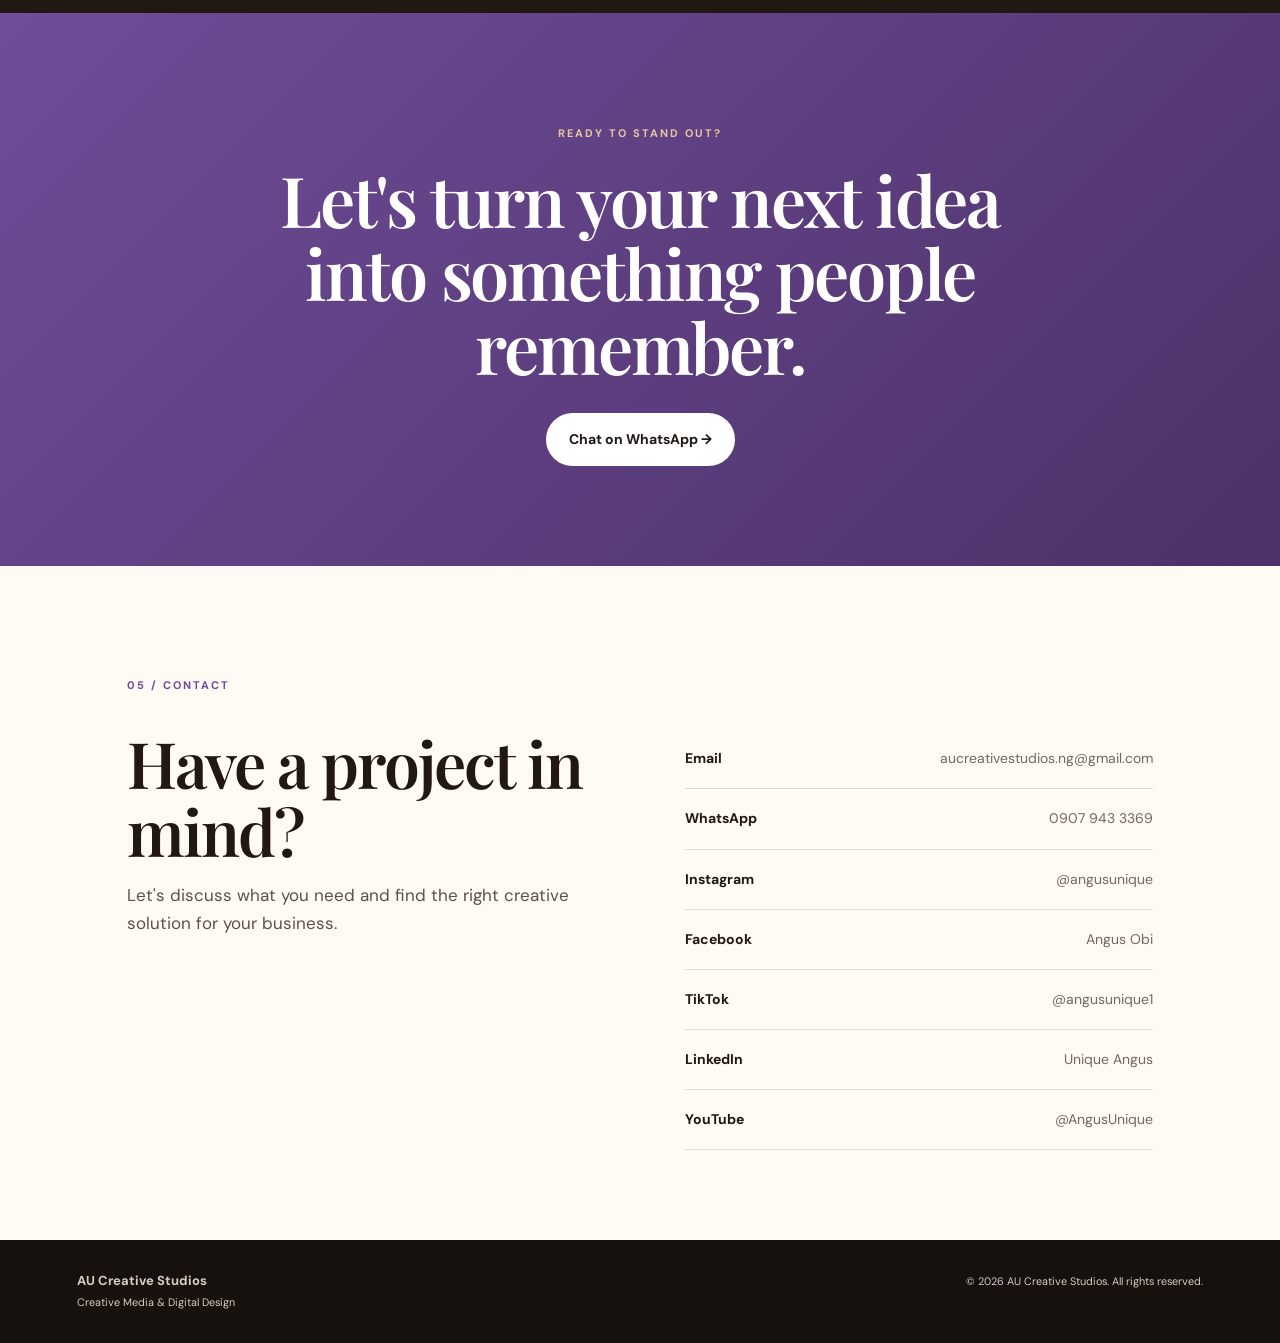
==== commit 74e08486: "Update index.html" ====
--- a/index.html
+++ b/index.html
@@ -49,18 +49,35 @@
     </section>
 
     <section id="about" class="section about">
-      <div class="section-tag">01 / ABOUT</div>
-      <div class="two-col">
-        <div>
-          <h2>Creative ideas deserve <span>great execution.</span></h2>
-        </div>
-        <div>
-          <p>AU Creative Studios is a creative media and digital design studio focused on helping businesses communicate better and look more professional online.</p>
-          <p>From brand visuals and social media content to video editing, motion graphics and AI-powered videos, we turn ideas into content people notice, understand and remember.</p>
-          <a class="text-link" href="#contact">Let's work together →</a>
-        </div>
-      </div>
-    </section>
+  <div class="section-tag">01 / ABOUT</div>
+
+  <div class="about-grid">
+    <div class="about-image">
+      <img src="assets/angus-unique-about.png" alt="Angus Unique">
+    </div>
+
+    <div class="about-content">
+      <h2>Meet <span>Angus Unique</span></h2>
+
+      <p class="about-lead">
+        The creative mind behind AU Creative Studios — helping individuals
+        and businesses turn ideas into compelling visual experiences.
+      </p>
+
+      <p>
+        From brand visuals and social media content to video editing,
+        motion graphics and AI-powered videos, we turn ideas into
+        creative experiences that connect, communicate and stand out.
+      </p>
+
+      <a class="text-link" href="#contact">Let's work together →</a>
+    </div>
+  </div>
+</section>
+
+
+
+
 
     <section id="services" class="section services">
       <div class="section-tag">02 / SERVICES</div>
--- a/style.css
+++ b/style.css
@@ -22,3 +22,25 @@
   .portfolio-filters{gap:7px}.filter-btn{padding:9px 12px;font-size:11px}.portfolio-cta{display:block}.portfolio-cta .text-link{display:inline-block;margin-top:10px}.portfolio-wide{grid-column:auto}.portfolio-wide .work-image{aspect-ratio:16/10}.view-work{opacity:1;transform:none;font-size:11px;padding:8px 11px}.modal-content{padding:8px}.modal-close{right:12px;top:12px;width:34px;height:34px;font-size:24px}
   .site-header{padding:14px 5vw}.logo{font-size:12px}.logo-mark{width:34px;height:34px}.hero{padding:58px 6vw 70px}.hero h1{font-size:52px}.hero-text{font-size:16px}.hero-art{min-height:340px}.hero-card{width:76vw}.hero-card strong{font-size:40px}.service-grid,.process-grid{grid-template-columns:1fr}.service-card{min-height:0}.contact-list a{display:block}.contact-list span{display:block;text-align:left;margin-top:4px}footer{display:block}footer div+div{margin-top:18px}
 }
+
+/* Testimonials */
+.testimonials{background:var(--cream)}
+.testimonial-grid{display:grid;grid-template-columns:repeat(2,1fr);gap:22px}
+.testimonial-card{position:relative;padding:28px 26px 25px;border:1px solid var(--line);background:#fff;box-shadow:0 10px 30px rgba(33,23,19,.06)}
+.testimonial-card::before{content:"“";position:absolute;right:22px;top:7px;font-family:Georgia,serif;font-size:78px;line-height:1;color:rgba(184,139,78,.16)}
+.featured-testimonial{background:#211713;color:#fff;border-color:#211713}
+.testimonial-stars{font-size:15px;letter-spacing:3px;color:#b88b4e;margin-bottom:18px}
+.testimonial-card blockquote{position:relative;margin:0;font-size:14px;line-height:1.75;color:#62564e}
+.featured-testimonial blockquote{color:#f3ece7}
+.testimonial-client{display:flex;flex-direction:column;gap:4px;margin-top:22px;padding-top:17px;border-top:1px solid rgba(33,23,19,.12)}
+.featured-testimonial .testimonial-client{border-top-color:rgba(255,255,255,.14)}
+.testimonial-client strong{font-size:12px;letter-spacing:.05em;text-transform:uppercase}
+.testimonial-client span{font-size:11px;color:#8b7b71}
+.featured-testimonial .testimonial-client span{color:#c7b8ae}
+.testimonials-cta{margin-top:34px;padding:25px 28px;border:1px solid var(--line);display:flex;align-items:center;justify-content:space-between;gap:20px;background:#fff}
+.testimonials-cta p{margin:0;font-weight:700;font-size:14px}
+@media(max-width:720px){
+  .testimonial-grid{grid-template-columns:1fr}
+  .testimonial-card{padding:24px 21px}
+  .testimonials-cta{flex-direction:column;align-items:flex-start;padding:22px}
+}
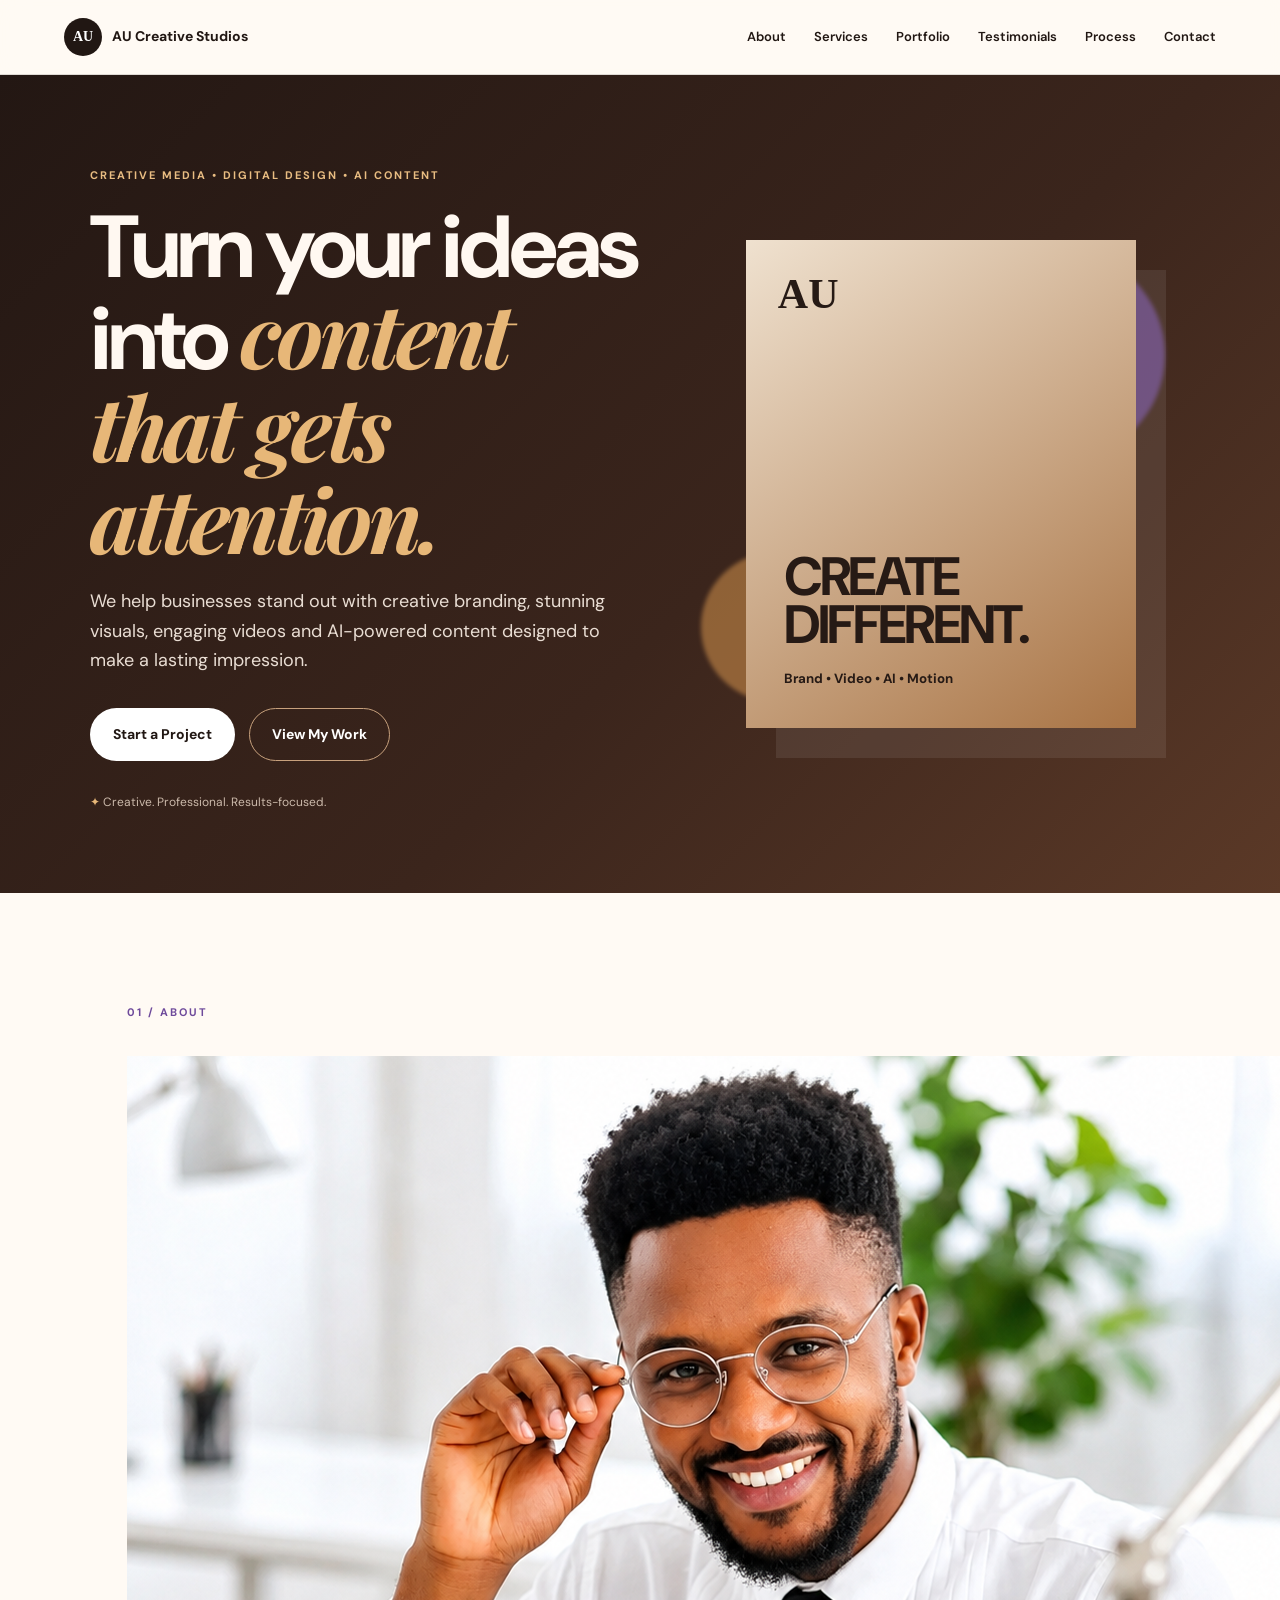
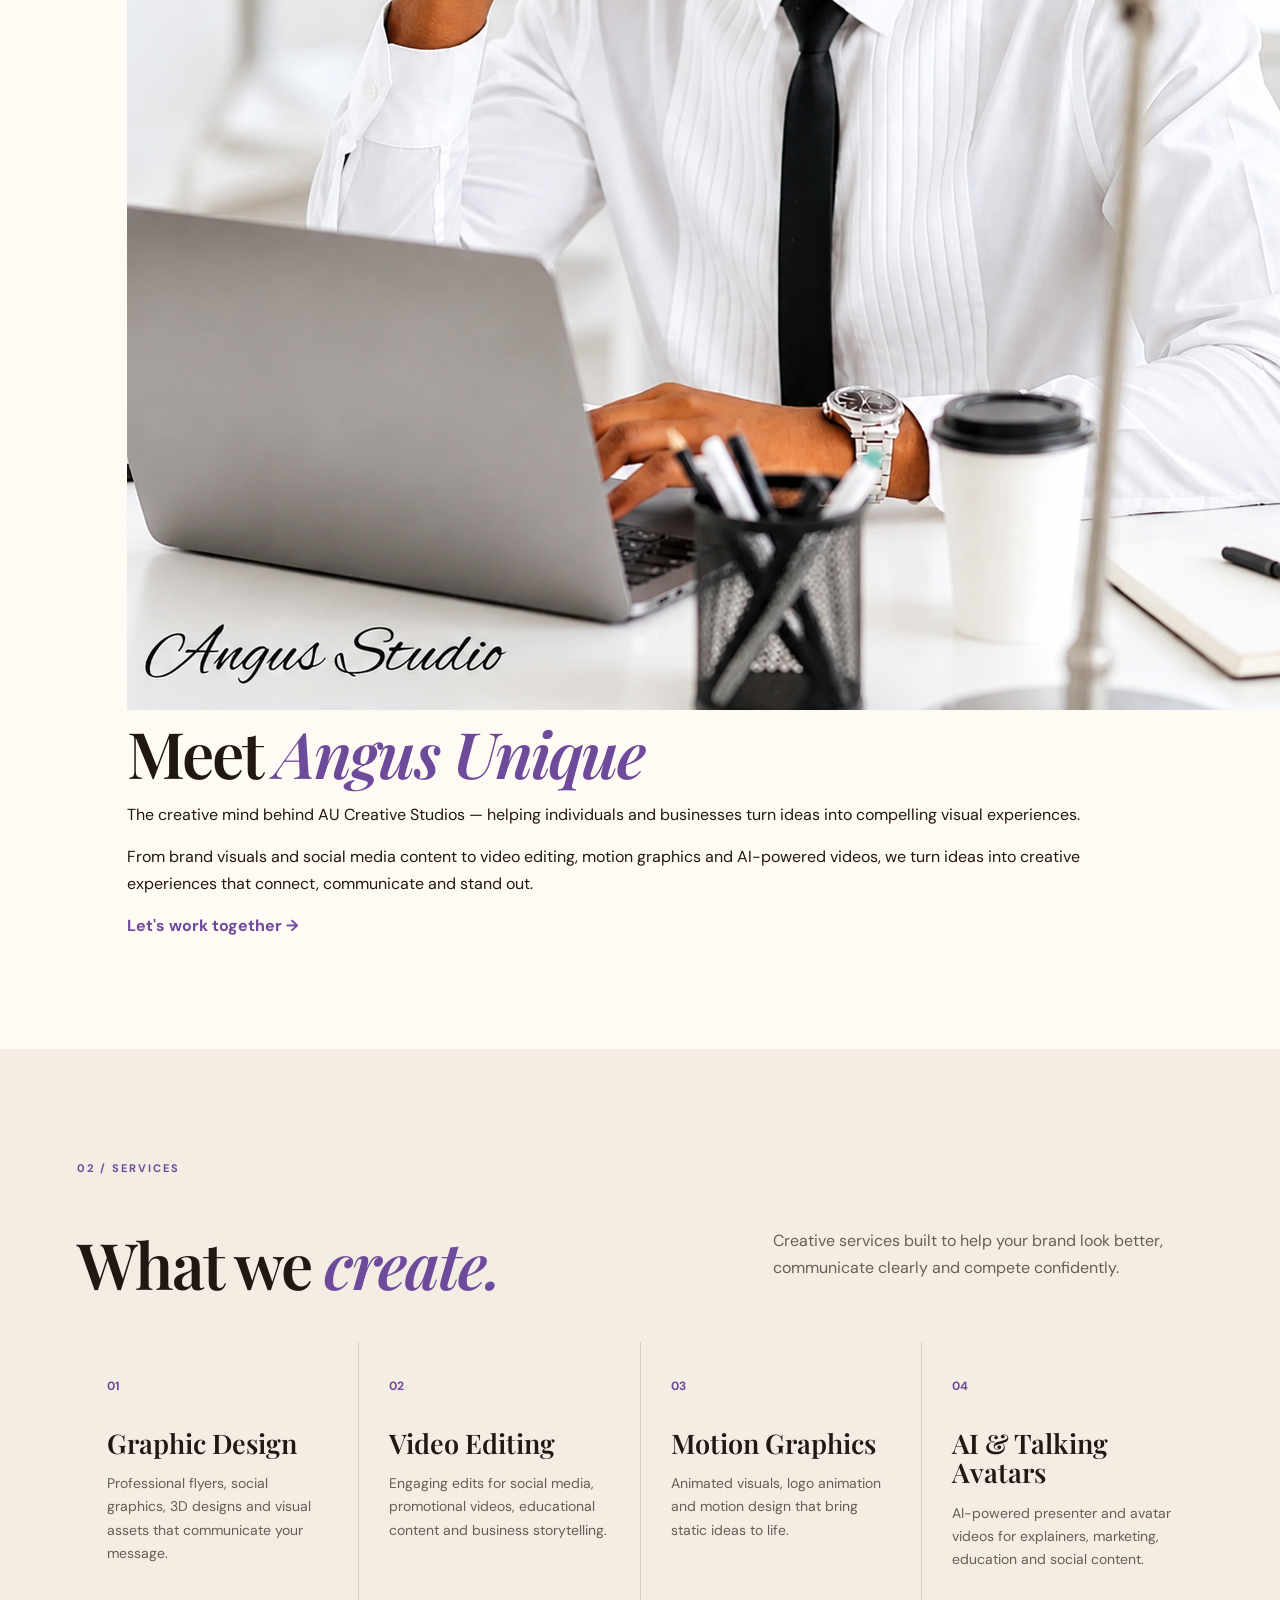
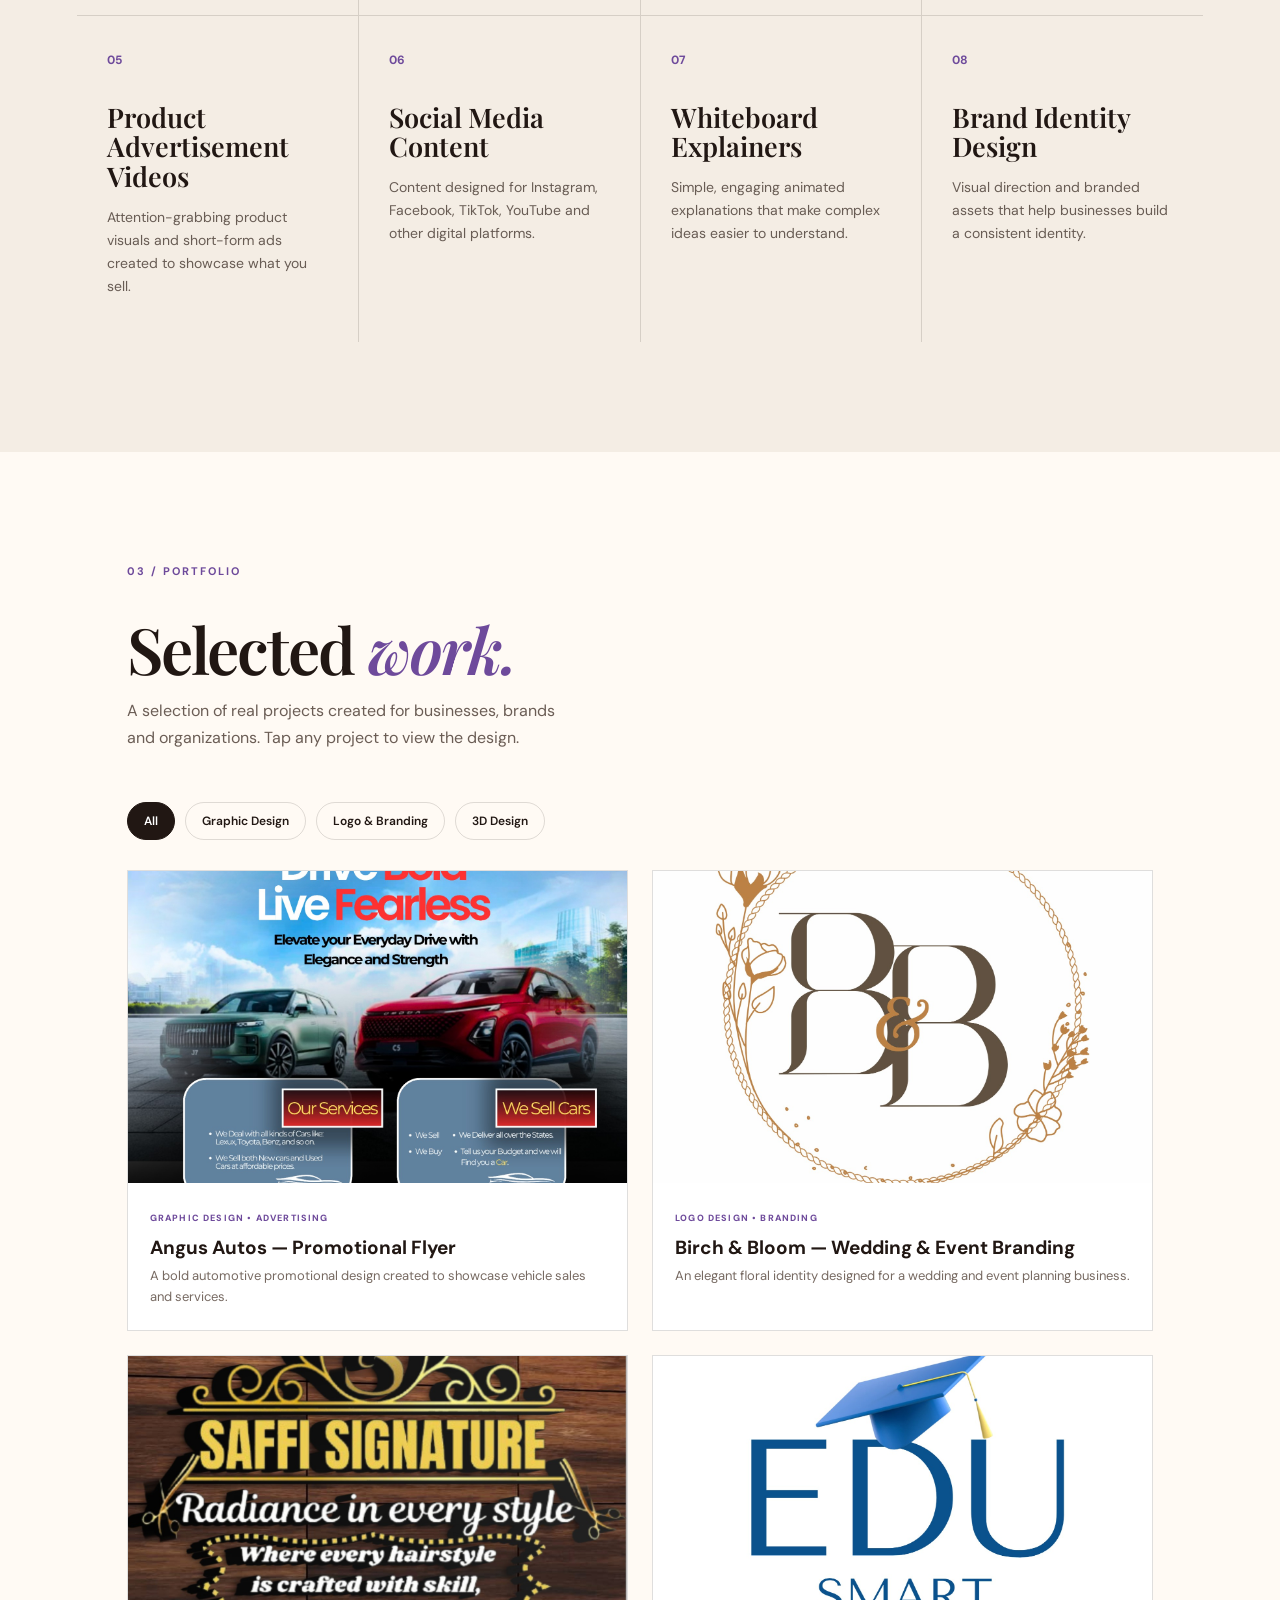
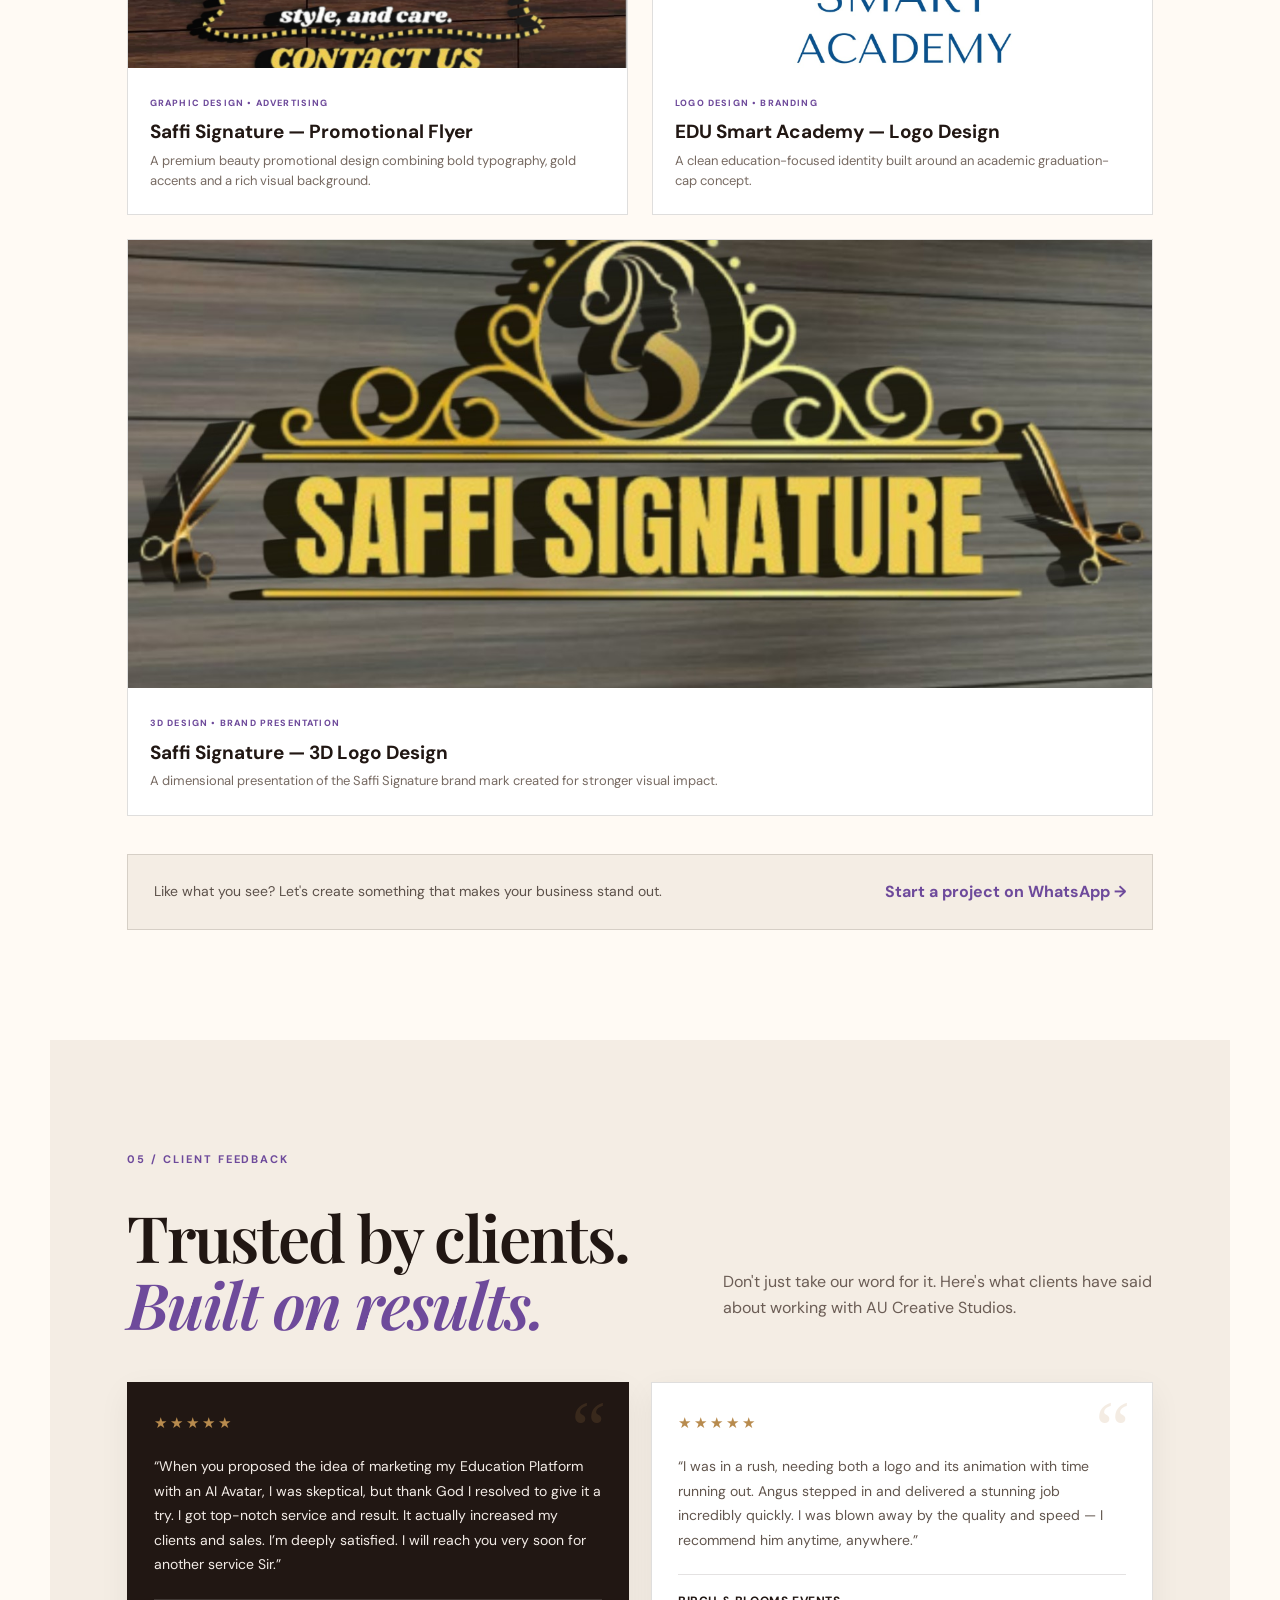
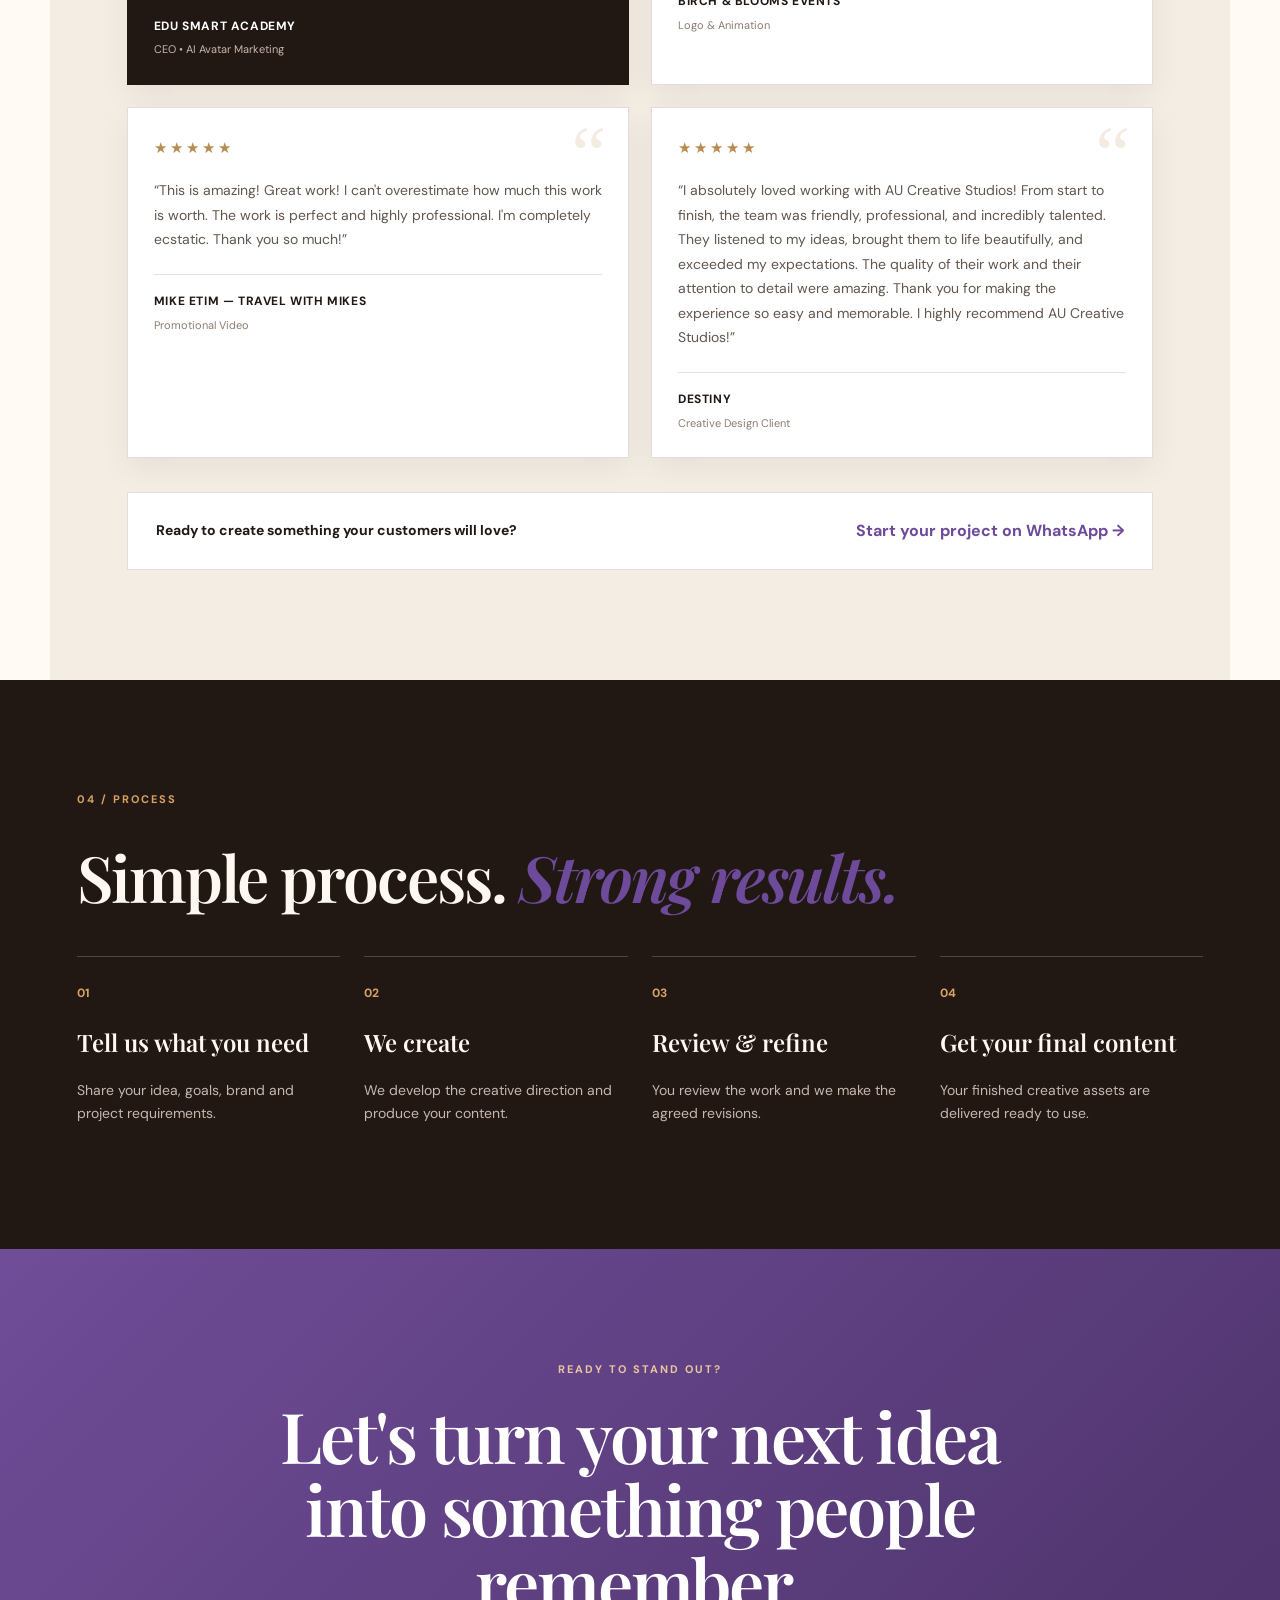
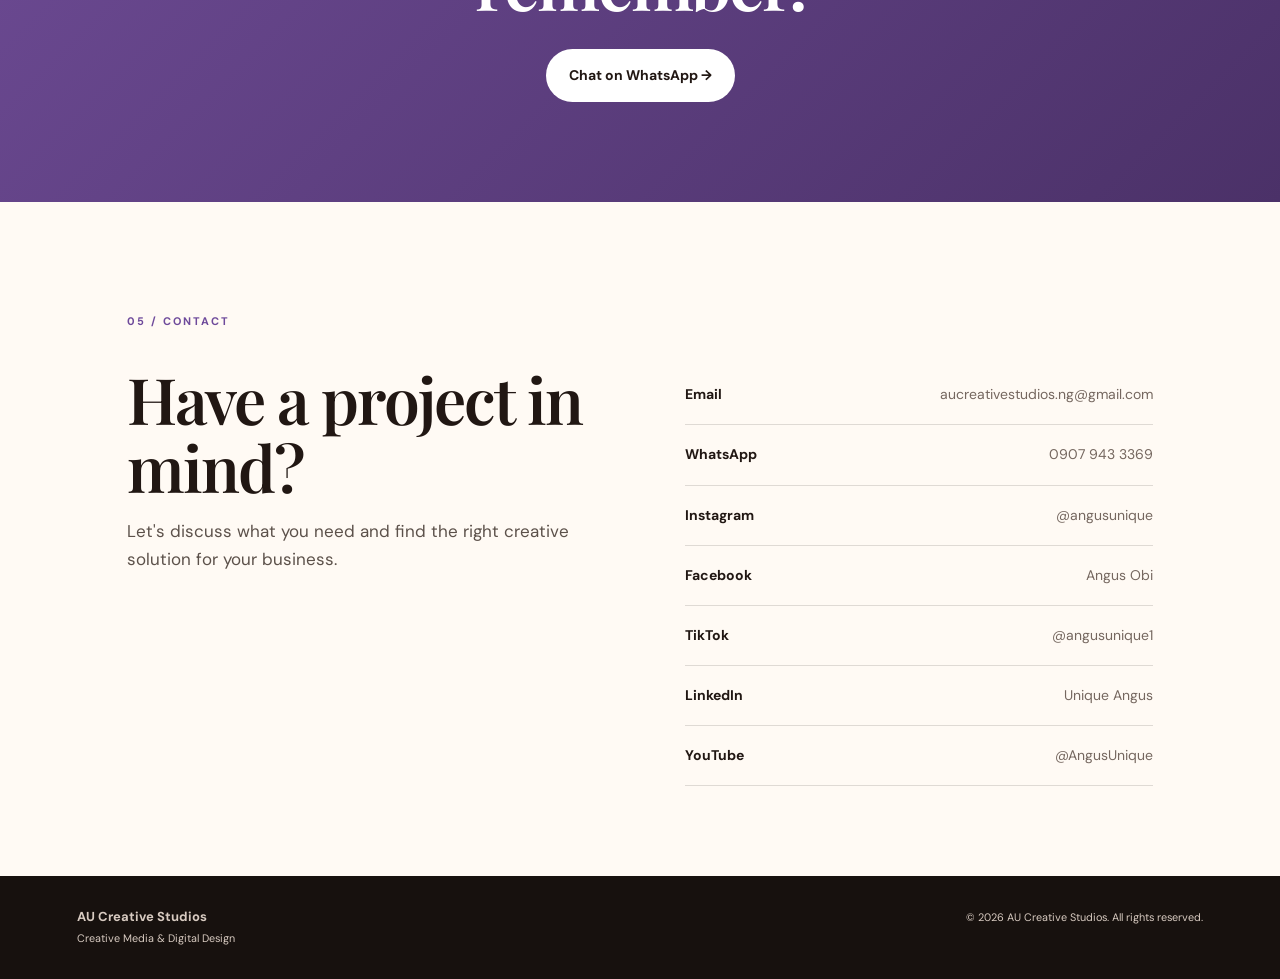
==== commit e3dd531a: "Update index.html" ====
--- a/index.html
+++ b/index.html
@@ -53,7 +53,7 @@
 
   <div class="about-grid">
     <div class="about-image">
-      <img src="assets/angus-unique-about.png" alt="Angus Unique">
+      <img src="angus-unique-about.png" alt="Angus Unique">
     </div>
 
     <div class="about-content">
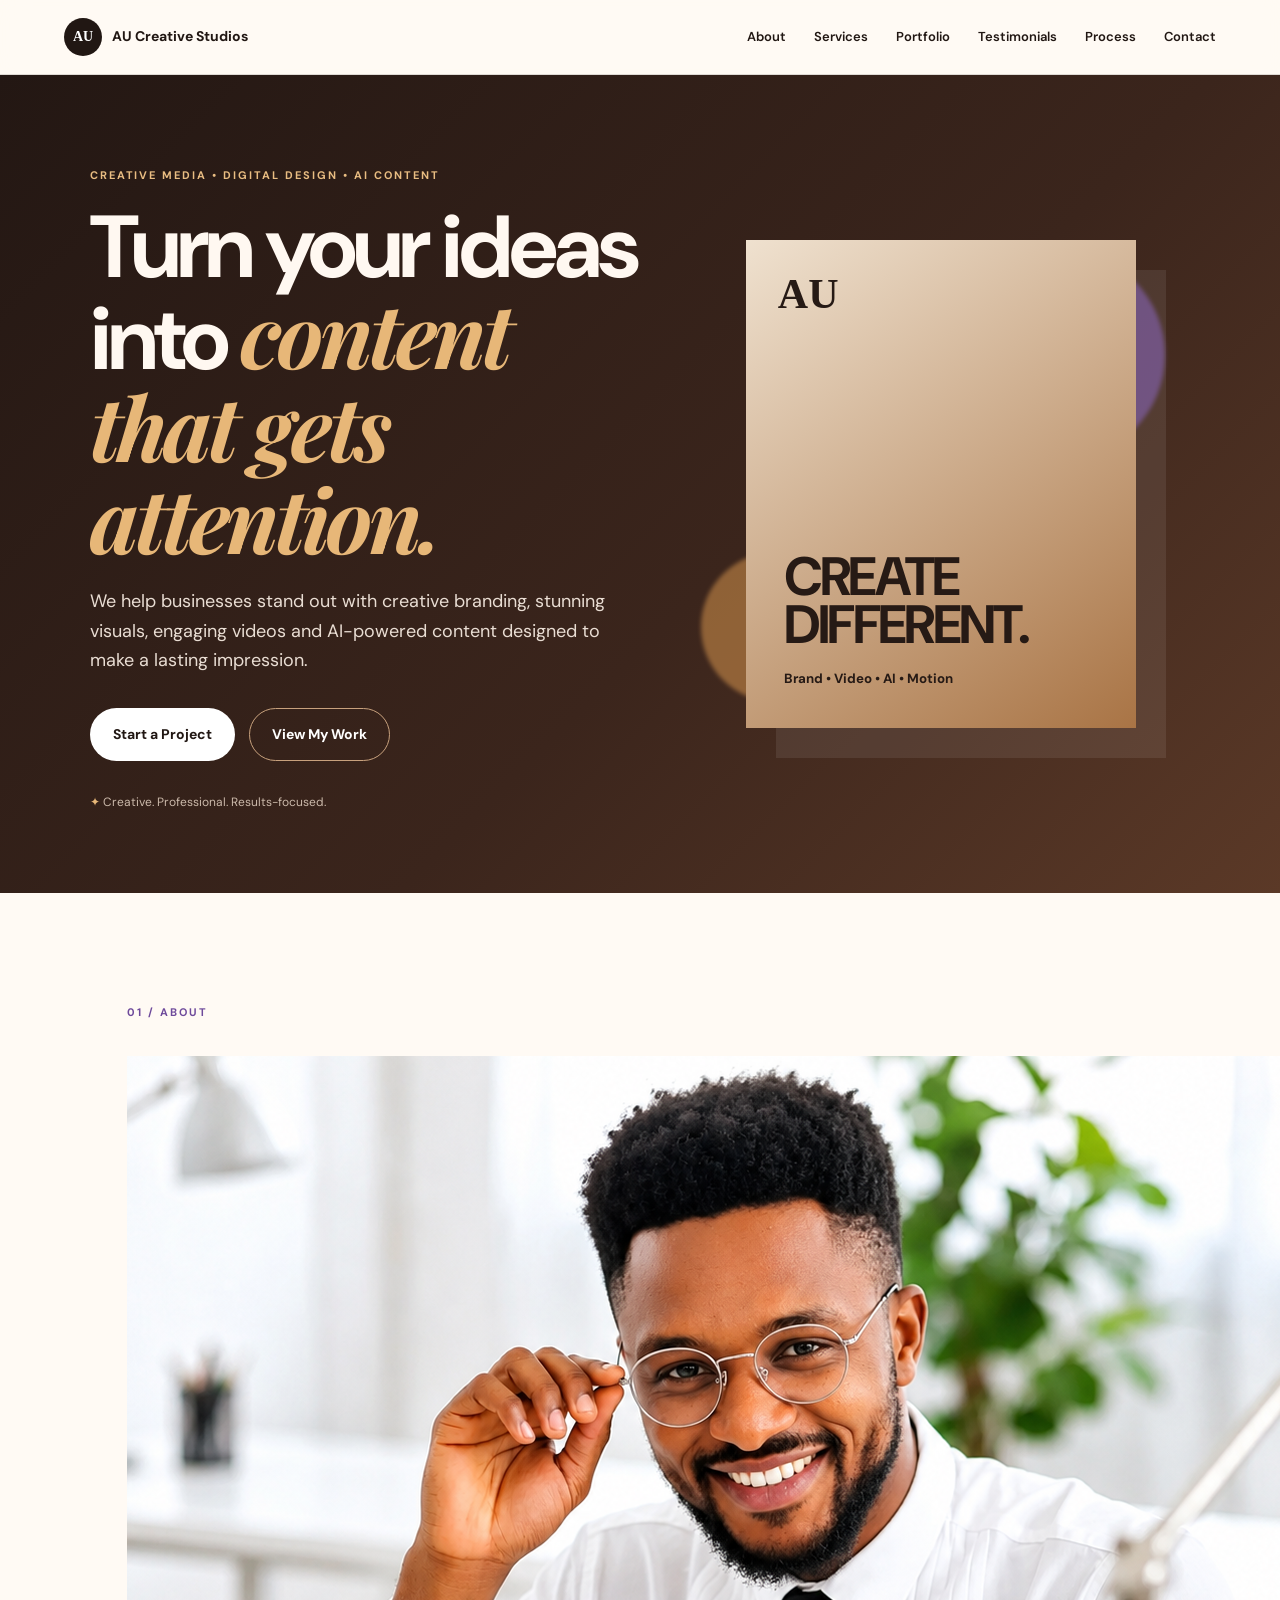
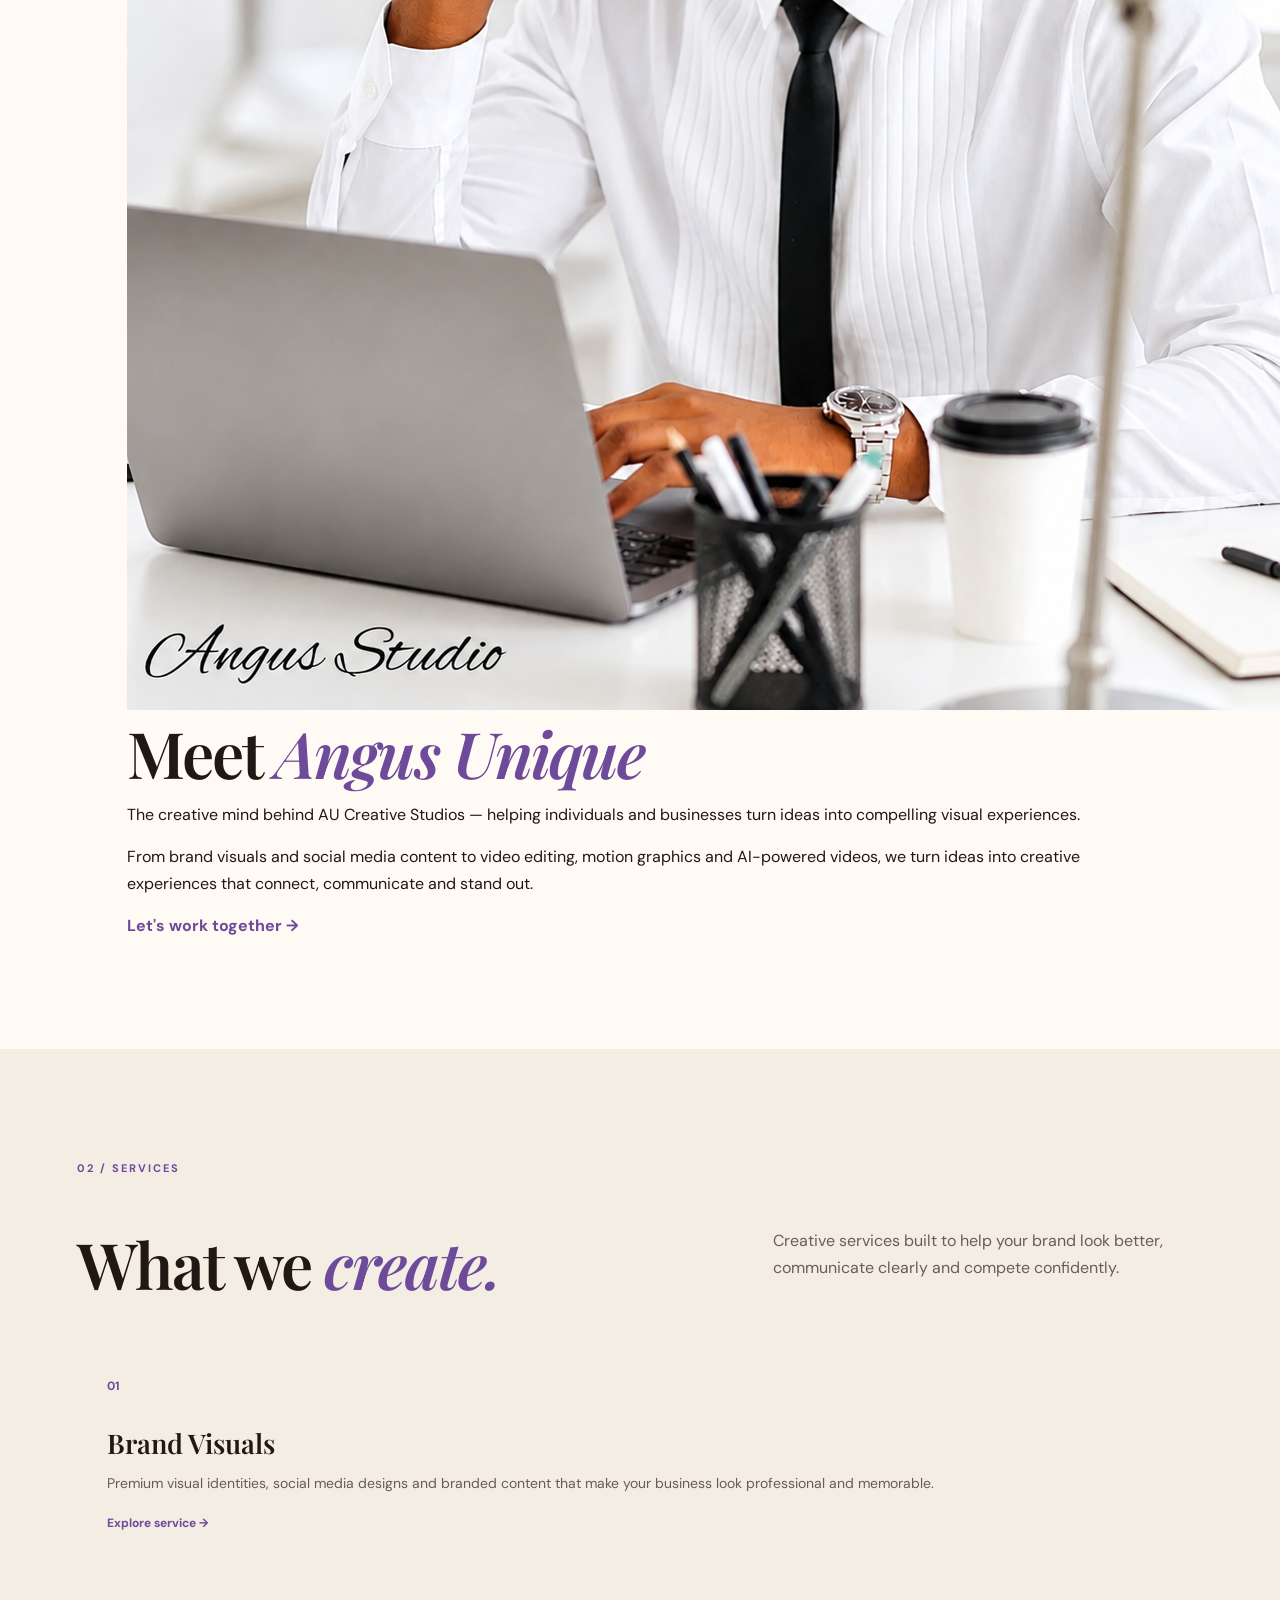
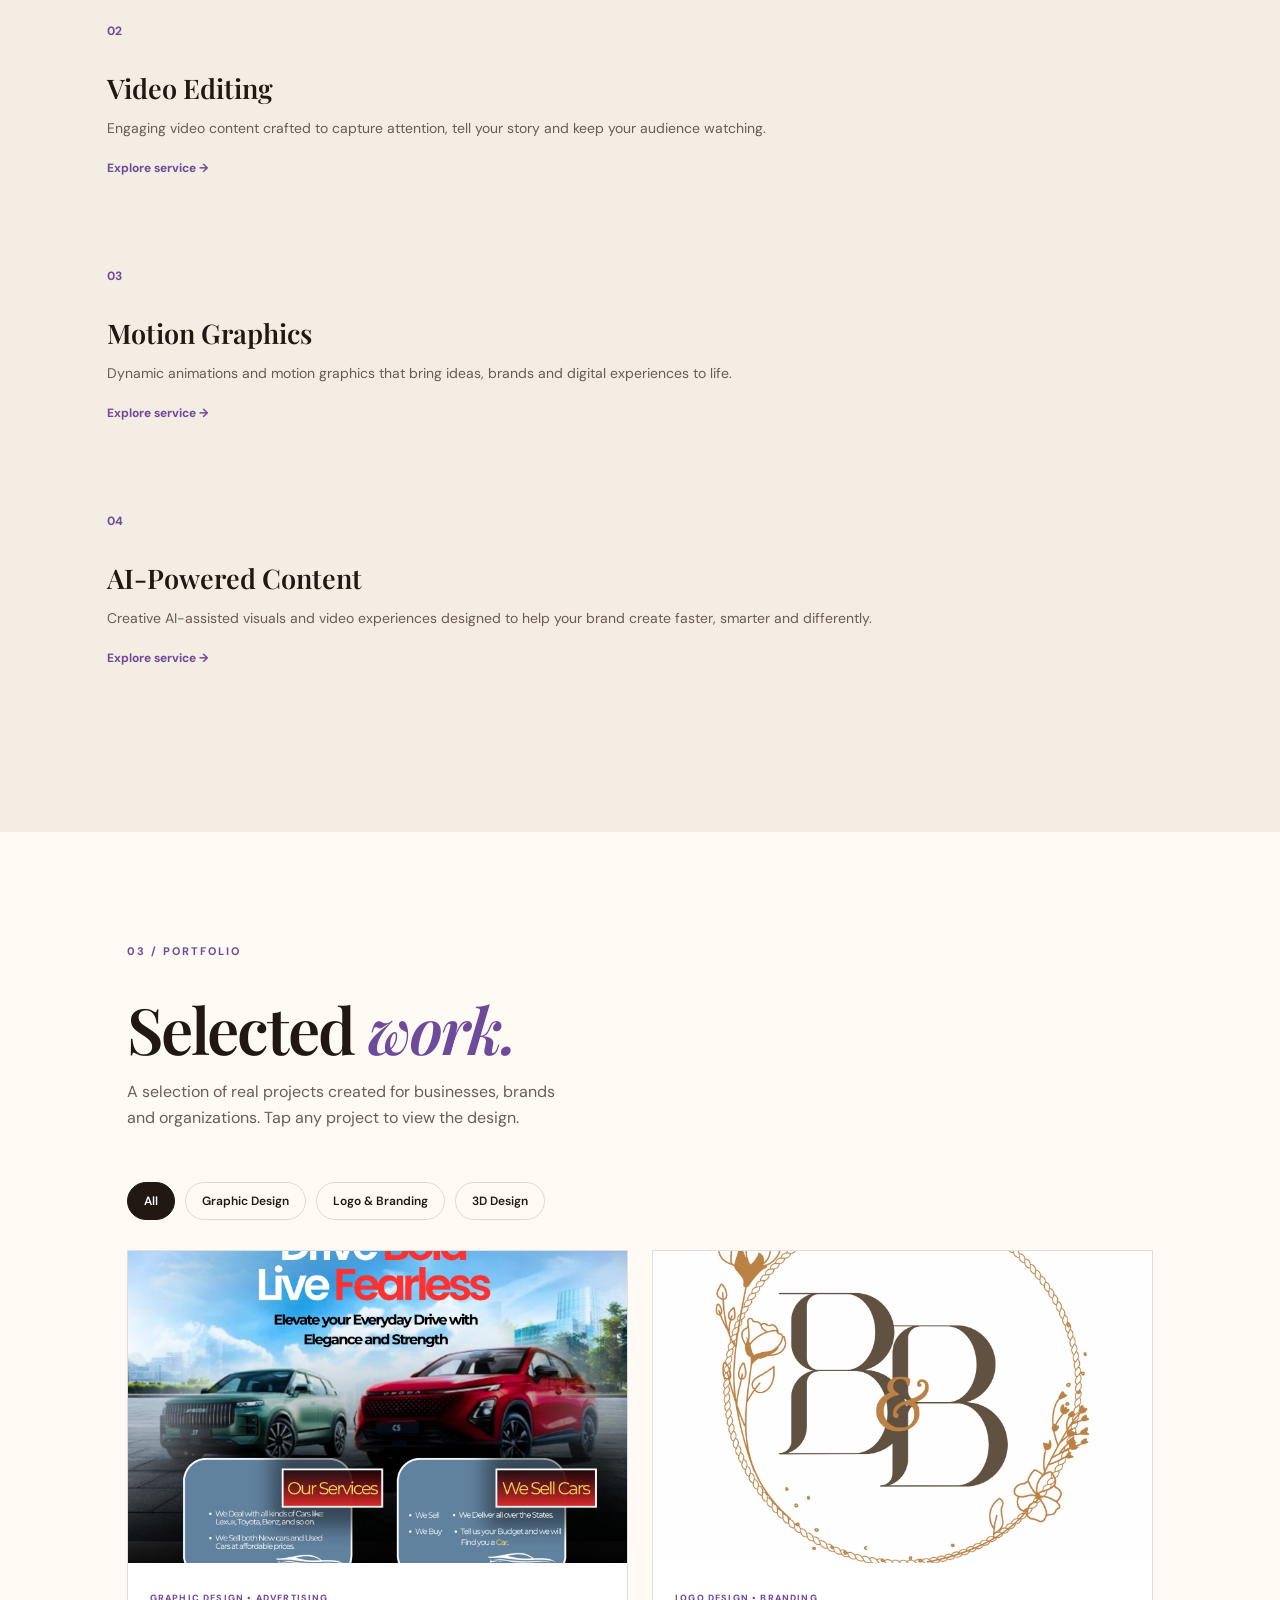
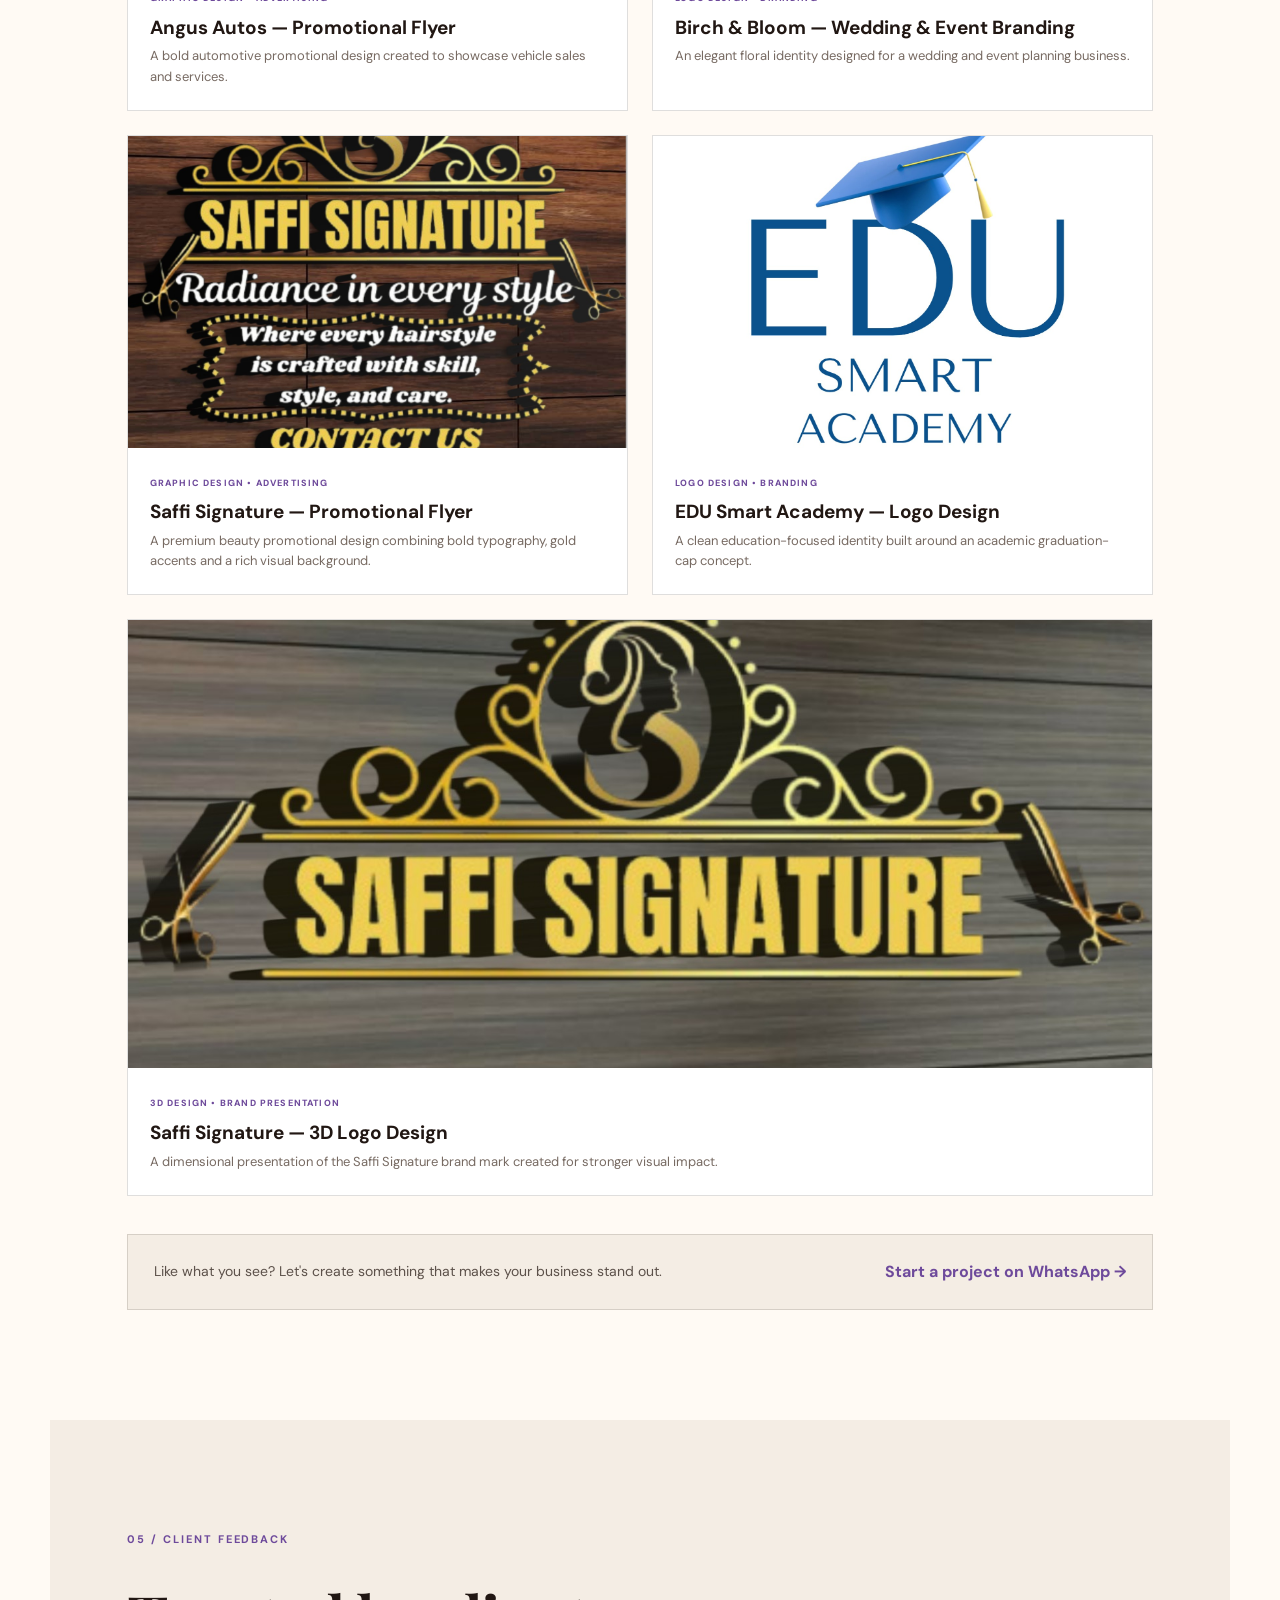
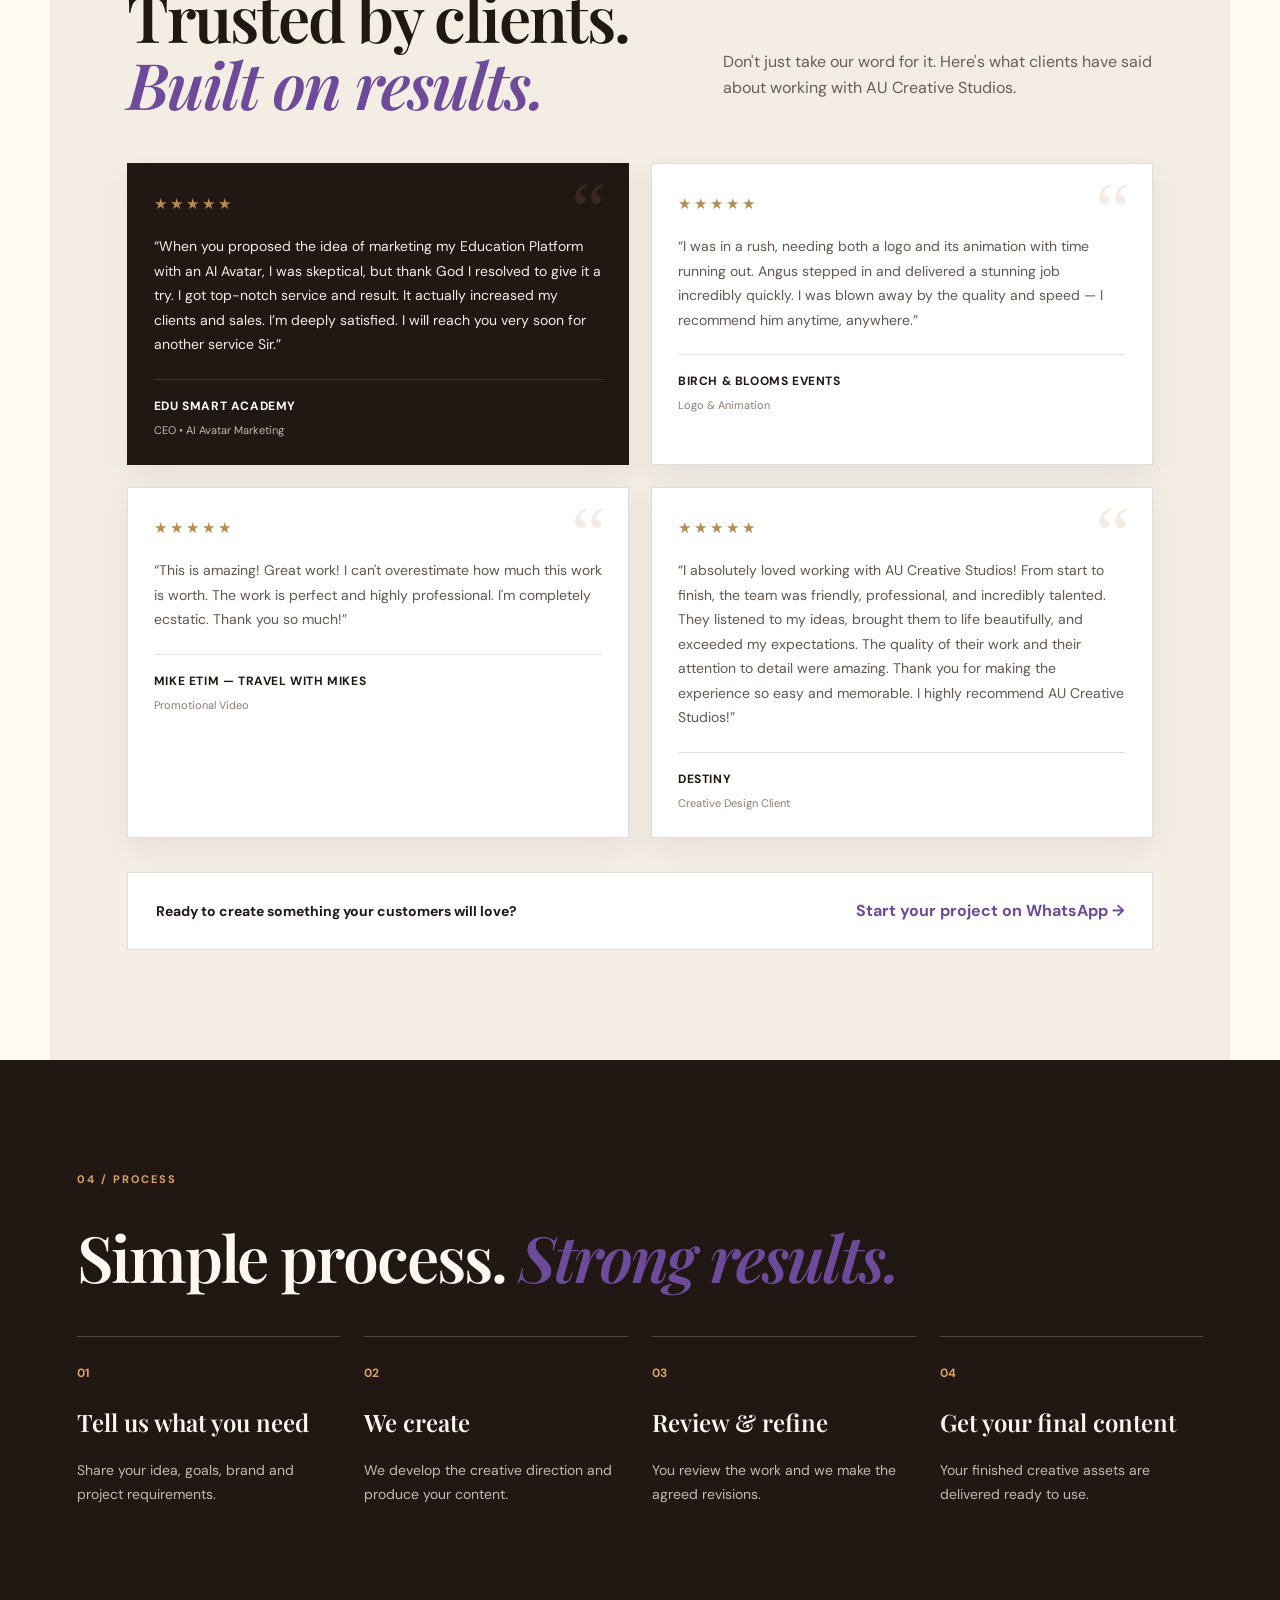
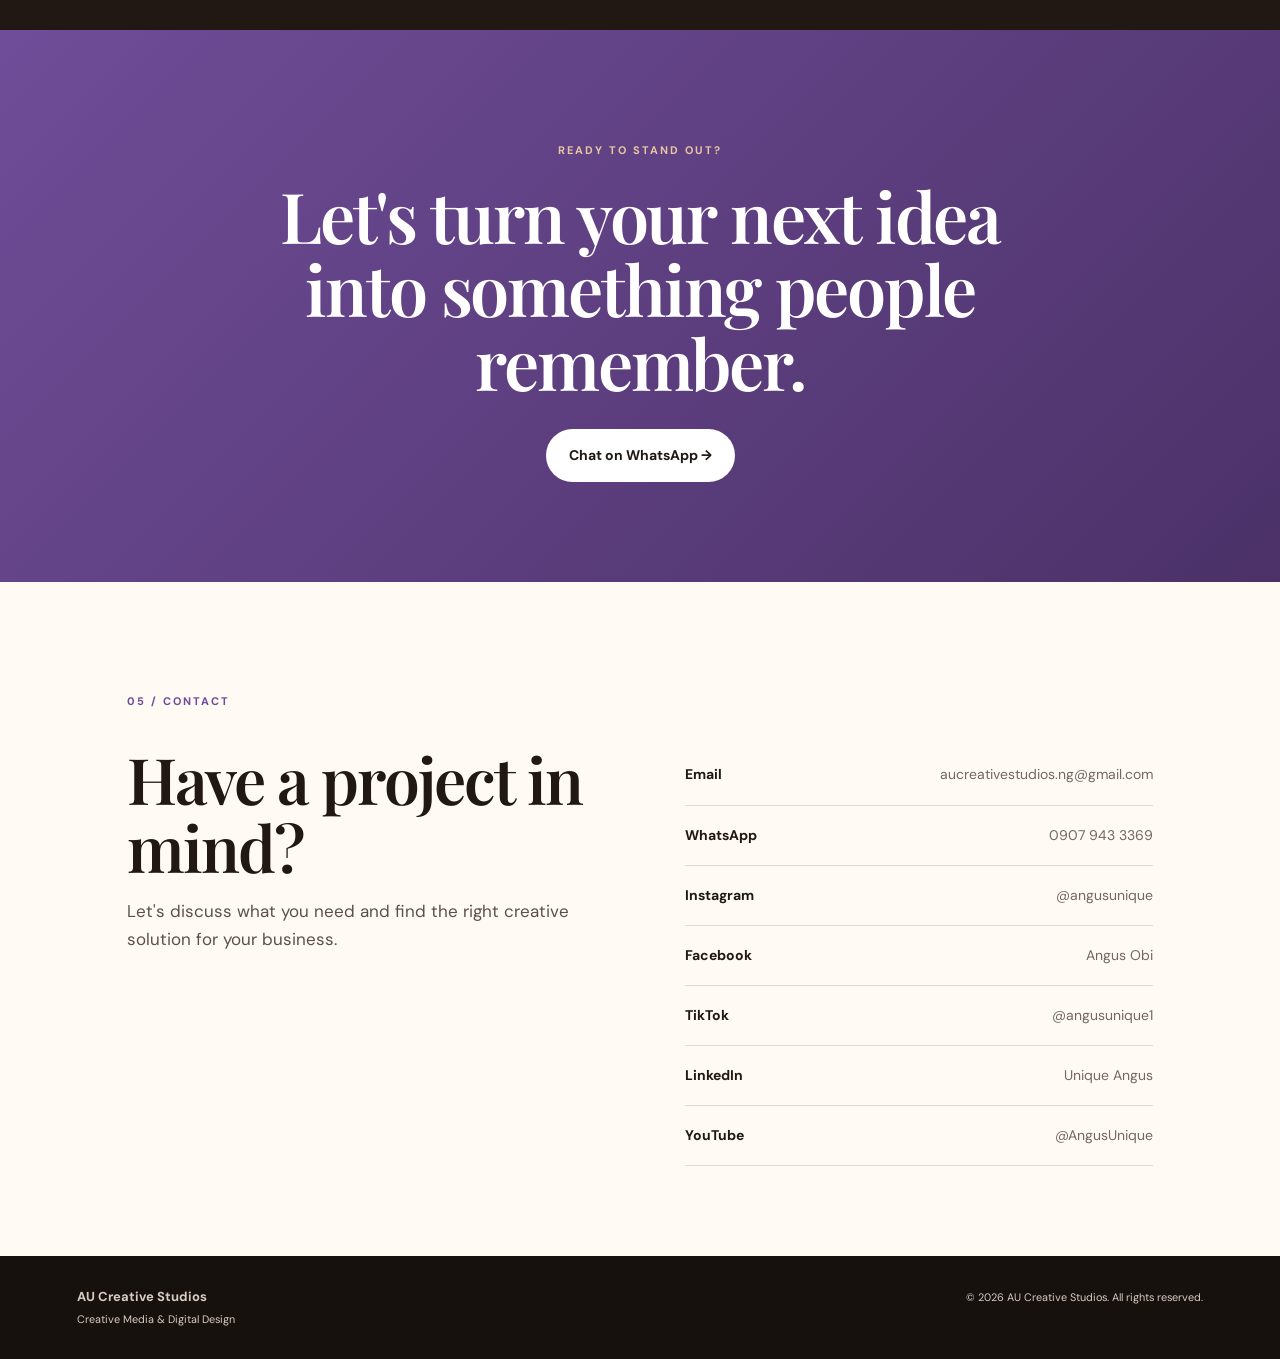
==== commit 2d79c654: "Update index.html" ====
--- a/index.html
+++ b/index.html
@@ -80,22 +80,57 @@
 
 
     <section id="services" class="section services">
-      <div class="section-tag">02 / SERVICES</div>
-      <div class="section-heading">
-        <h2>What we <span>create.</span></h2>
-        <p>Creative services built to help your brand look better, communicate clearly and compete confidently.</p>
-      </div>
-      <div class="service-grid">
-        <article class="service-card"><span>01</span><h3>Graphic Design</h3><p>Professional flyers, social graphics, 3D designs and visual assets that communicate your message.</p></article>
-        <article class="service-card"><span>02</span><h3>Video Editing</h3><p>Engaging edits for social media, promotional videos, educational content and business storytelling.</p></article>
-        <article class="service-card"><span>03</span><h3>Motion Graphics</h3><p>Animated visuals, logo animation and motion design that bring static ideas to life.</p></article>
-        <article class="service-card"><span>04</span><h3>AI & Talking Avatars</h3><p>AI-powered presenter and avatar videos for explainers, marketing, education and social content.</p></article>
-        <article class="service-card"><span>05</span><h3>Product Advertisement Videos</h3><p>Attention-grabbing product visuals and short-form ads created to showcase what you sell.</p></article>
-        <article class="service-card"><span>06</span><h3>Social Media Content</h3><p>Content designed for Instagram, Facebook, TikTok, YouTube and other digital platforms.</p></article>
-        <article class="service-card"><span>07</span><h3>Whiteboard Explainers</h3><p>Simple, engaging animated explanations that make complex ideas easier to understand.</p></article>
-        <article class="service-card"><span>08</span><h3>Brand Identity Design</h3><p>Visual direction and branded assets that help businesses build a consistent identity.</p></article>
-      </div>
-    </section>
+  <div class="section-tag">02 / SERVICES</div>
+
+  <div class="section-heading">
+    <h2>What we <span>create.</span></h2>
+    <p>Creative services built to help your brand look better, communicate clearly and compete confidently.</p>
+  </div>
+
+  <div class="services-grid">
+
+    <div class="service-card">
+      <span class="service-number">01</span>
+      <h3>Brand Visuals</h3>
+      <p>
+        Premium visual identities, social media designs and branded content
+        that make your business look professional and memorable.
+      </p>
+      <span class="service-link">Explore service →</span>
+    </div>
+
+    <div class="service-card">
+      <span class="service-number">02</span>
+      <h3>Video Editing</h3>
+      <p>
+        Engaging video content crafted to capture attention, tell your story
+        and keep your audience watching.
+      </p>
+      <span class="service-link">Explore service →</span>
+    </div>
+
+    <div class="service-card">
+      <span class="service-number">03</span>
+      <h3>Motion Graphics</h3>
+      <p>
+        Dynamic animations and motion graphics that bring ideas, brands and
+        digital experiences to life.
+      </p>
+      <span class="service-link">Explore service →</span>
+    </div>
+
+    <div class="service-card">
+      <span class="service-number">04</span>
+      <h3>AI-Powered Content</h3>
+      <p>
+        Creative AI-assisted visuals and video experiences designed to help
+        your brand create faster, smarter and differently.
+      </p>
+      <span class="service-link">Explore service →</span>
+    </div>
+
+  </div>
+</section>
 
     <section id="work" class="section work">
       <div class="section-tag">03 / PORTFOLIO</div>
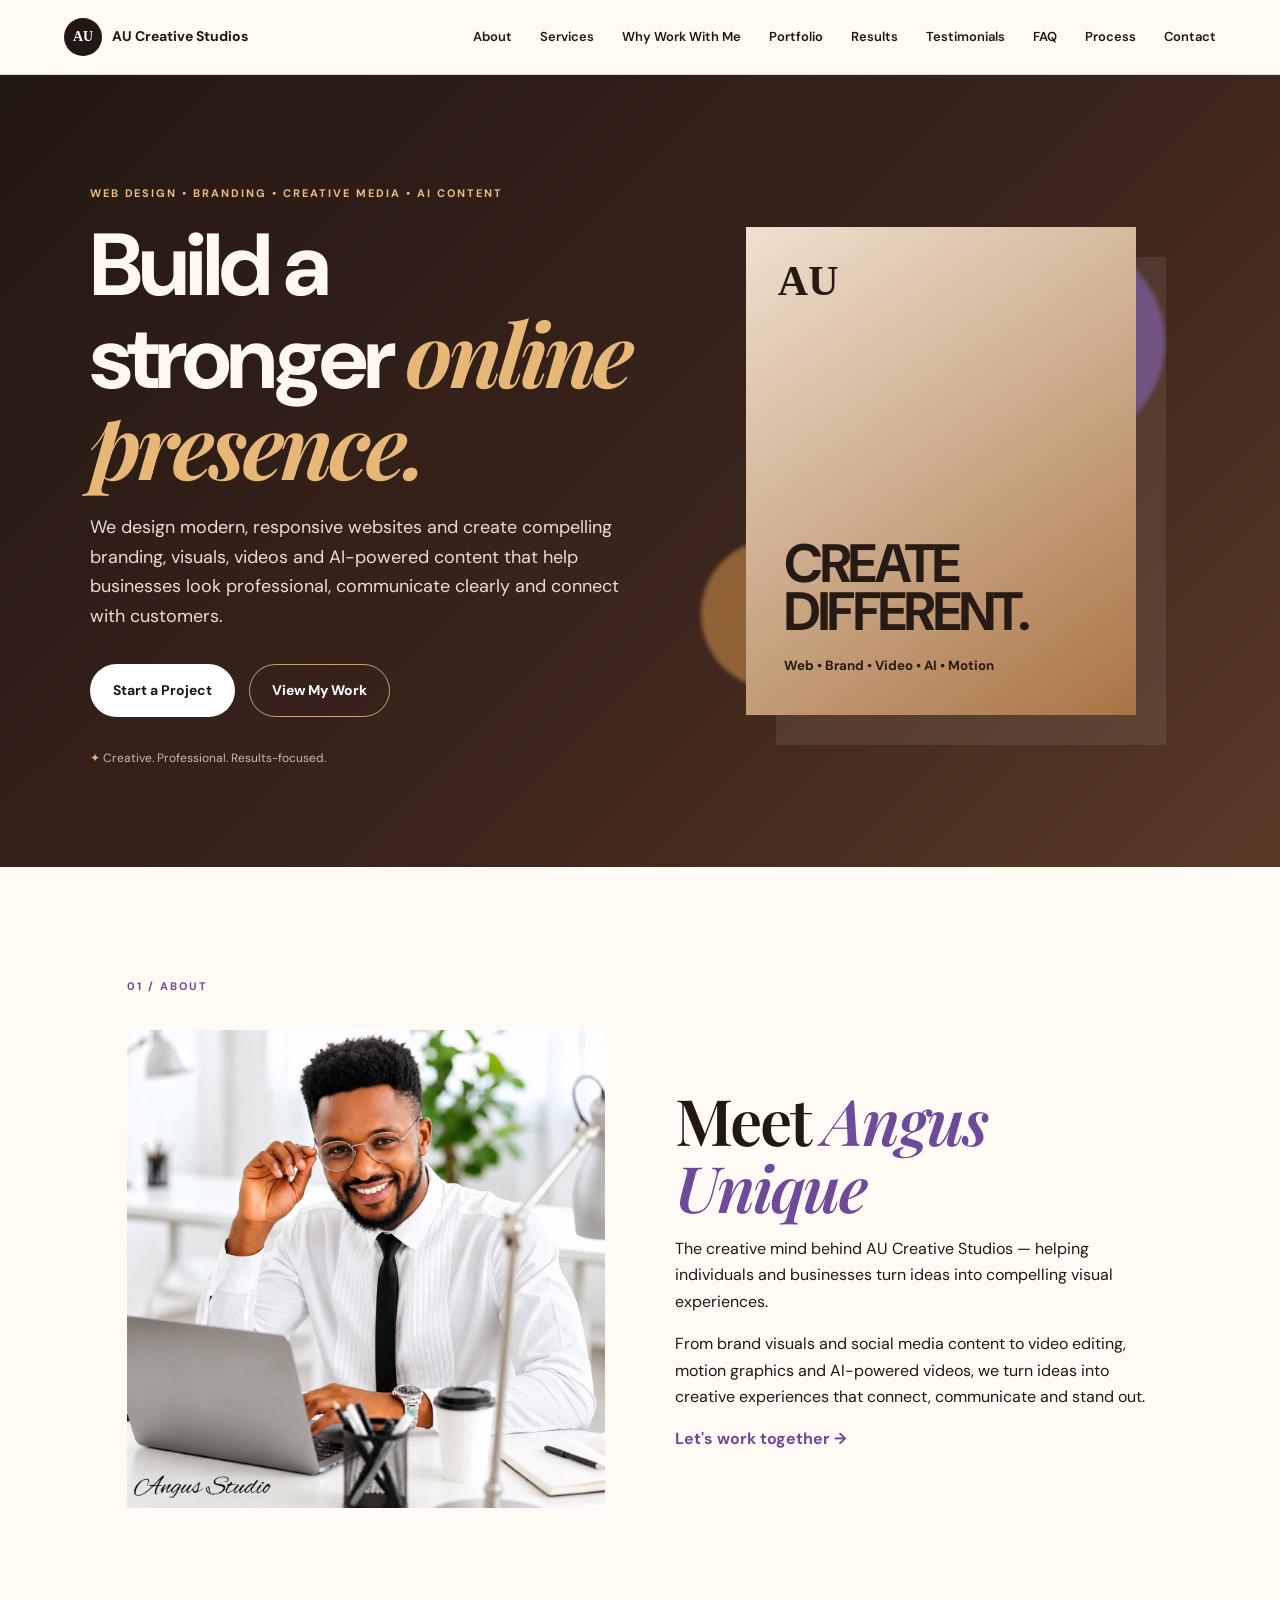
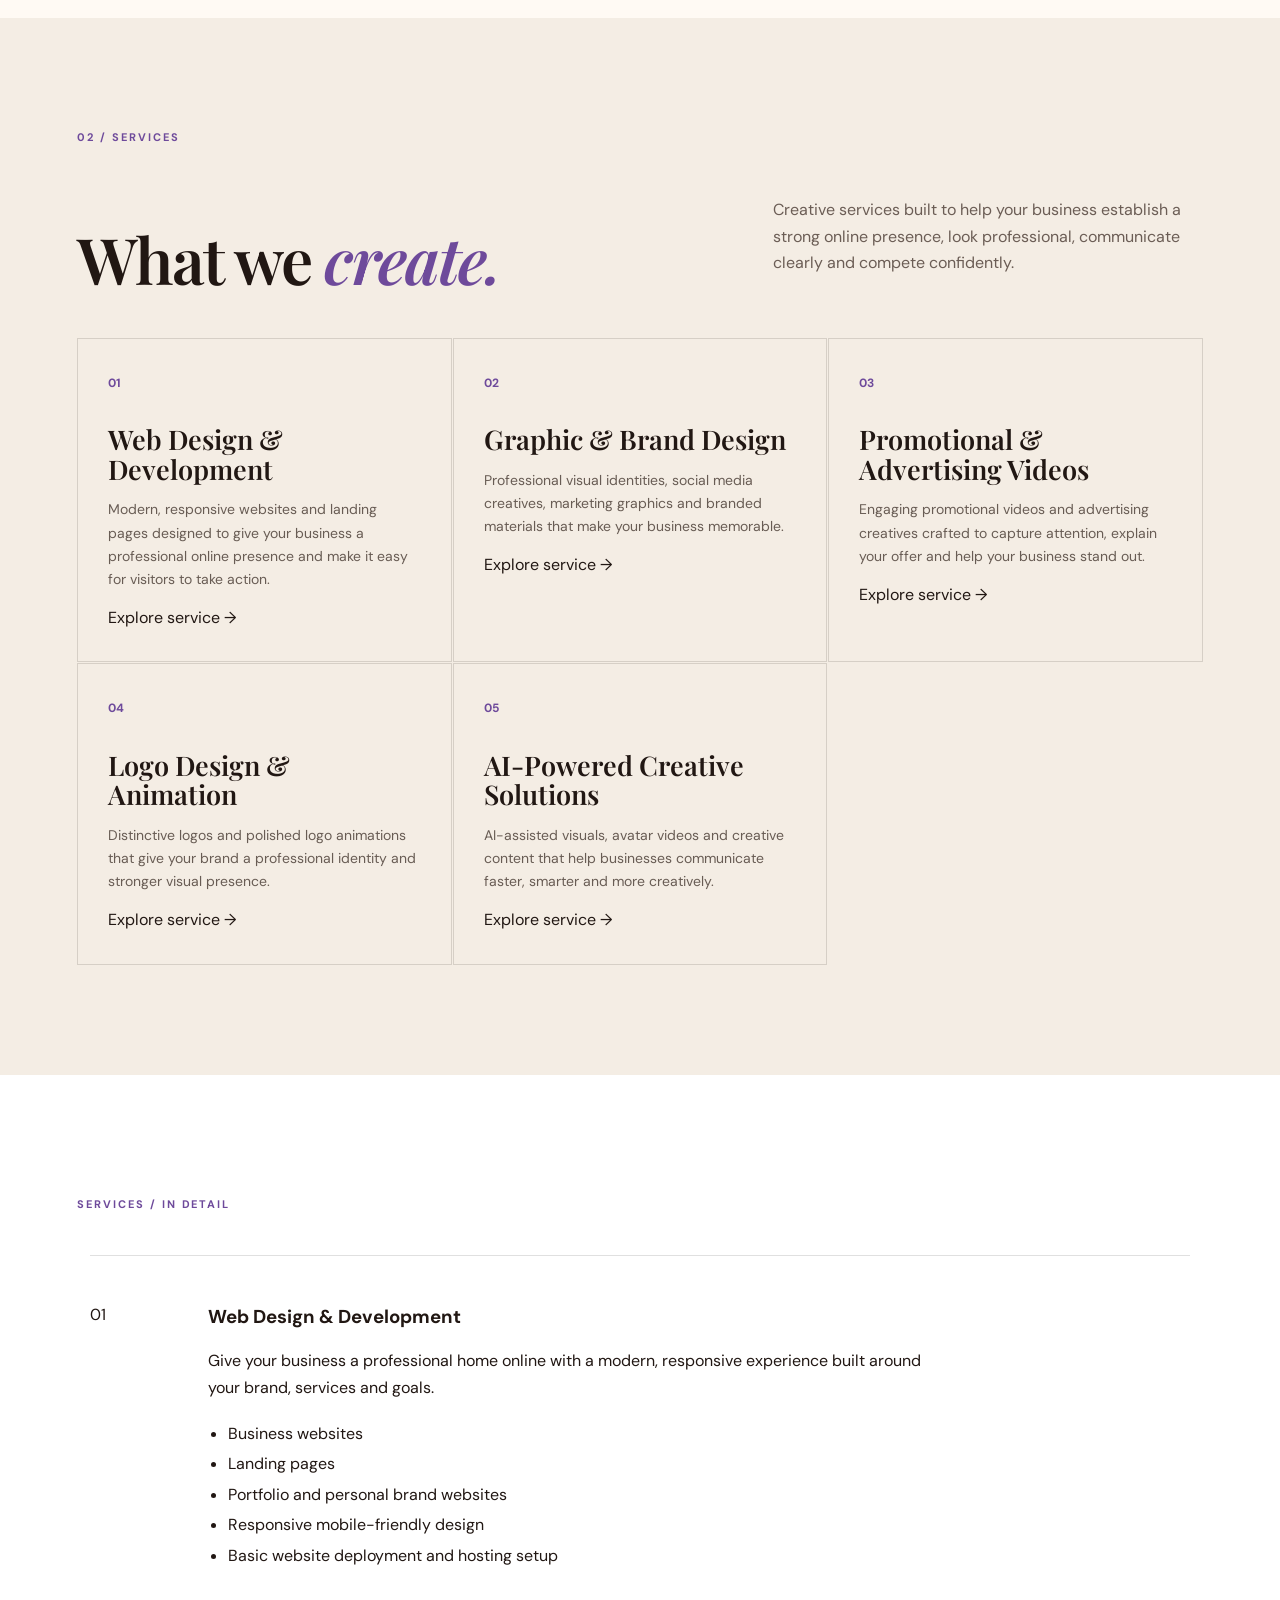
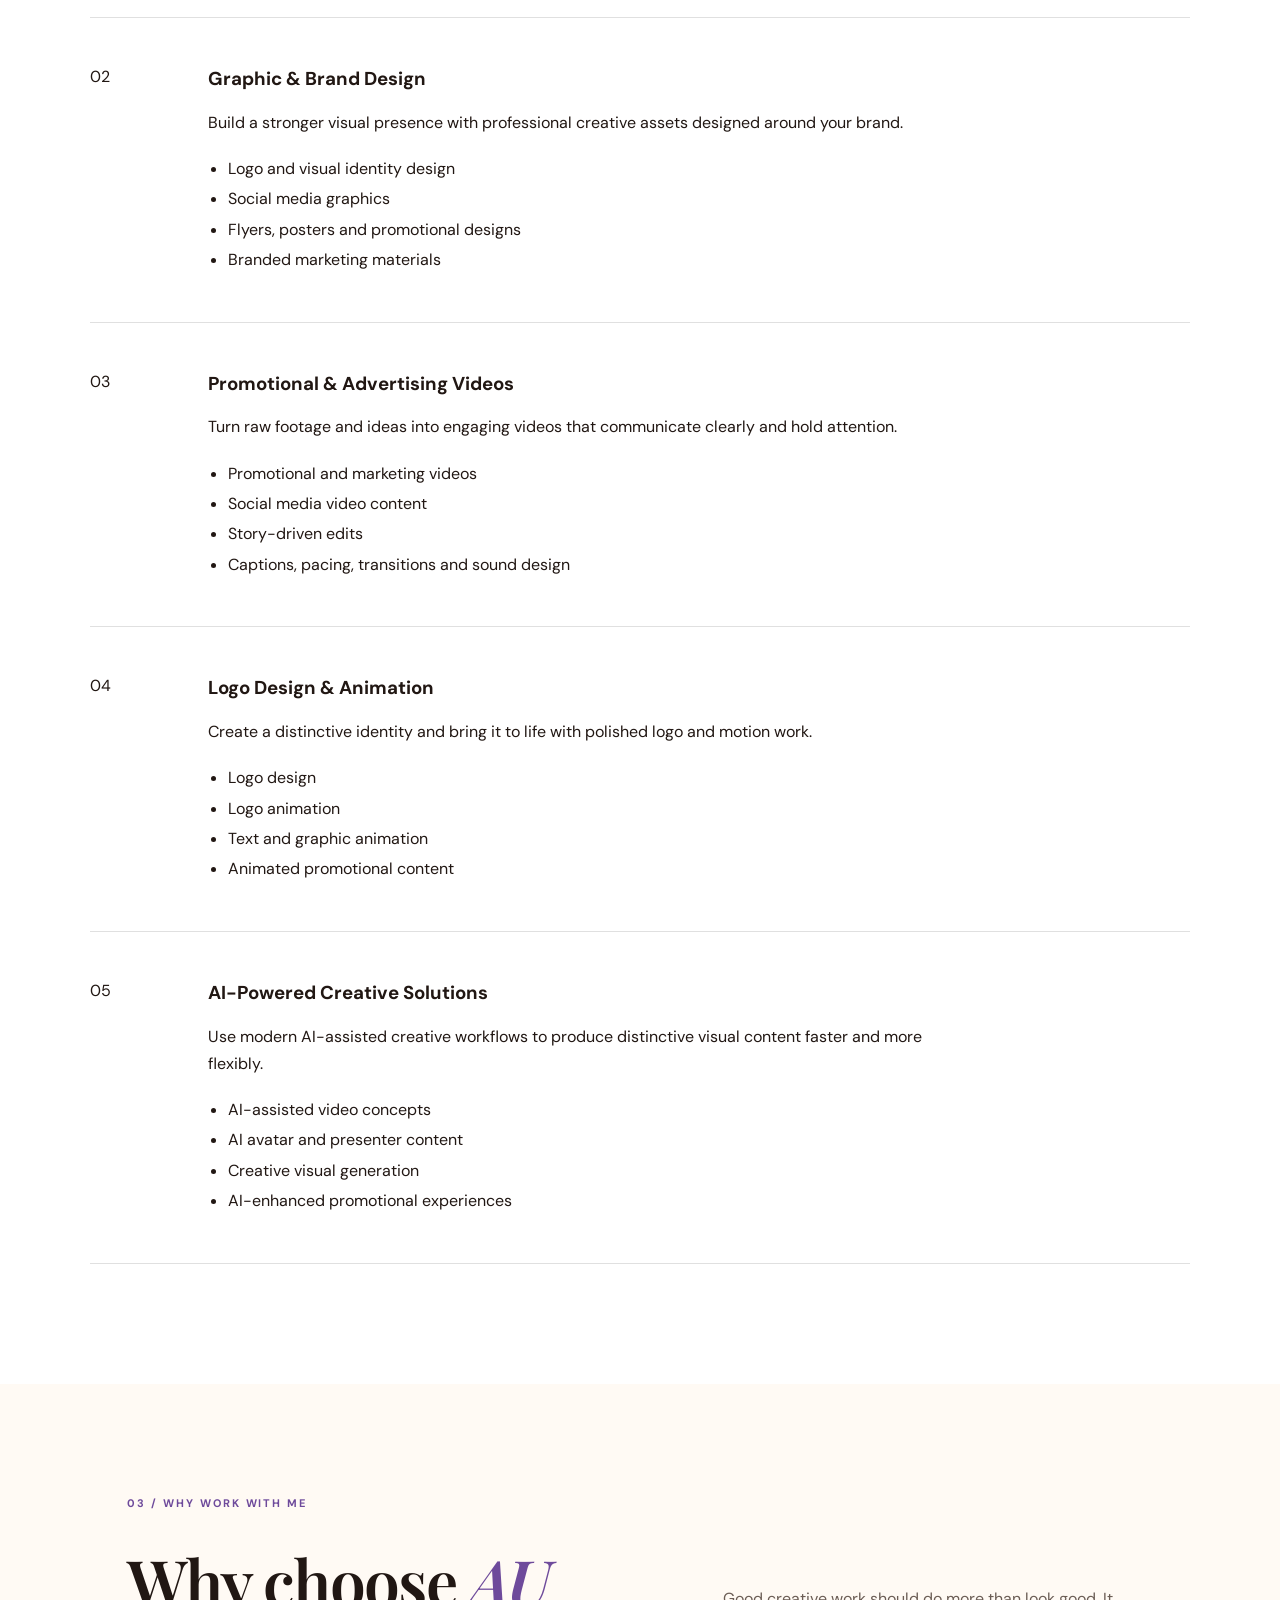
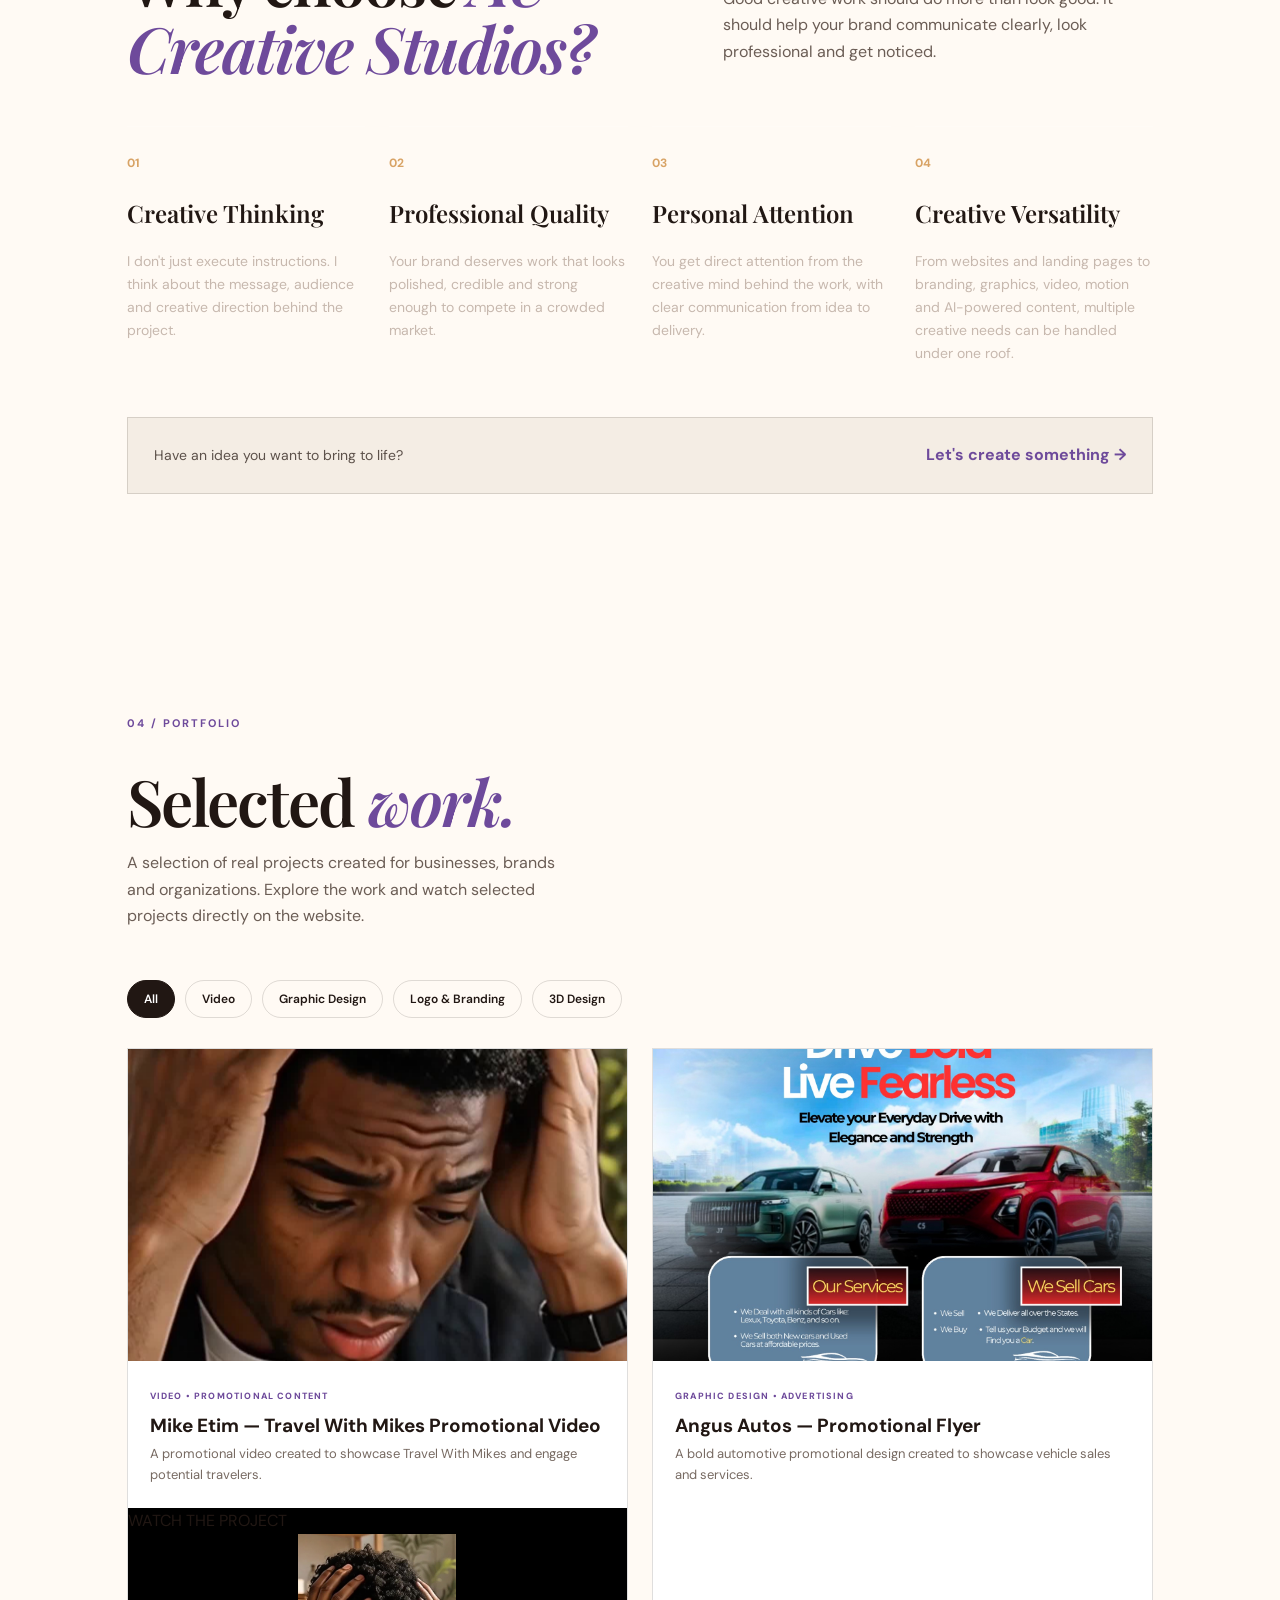
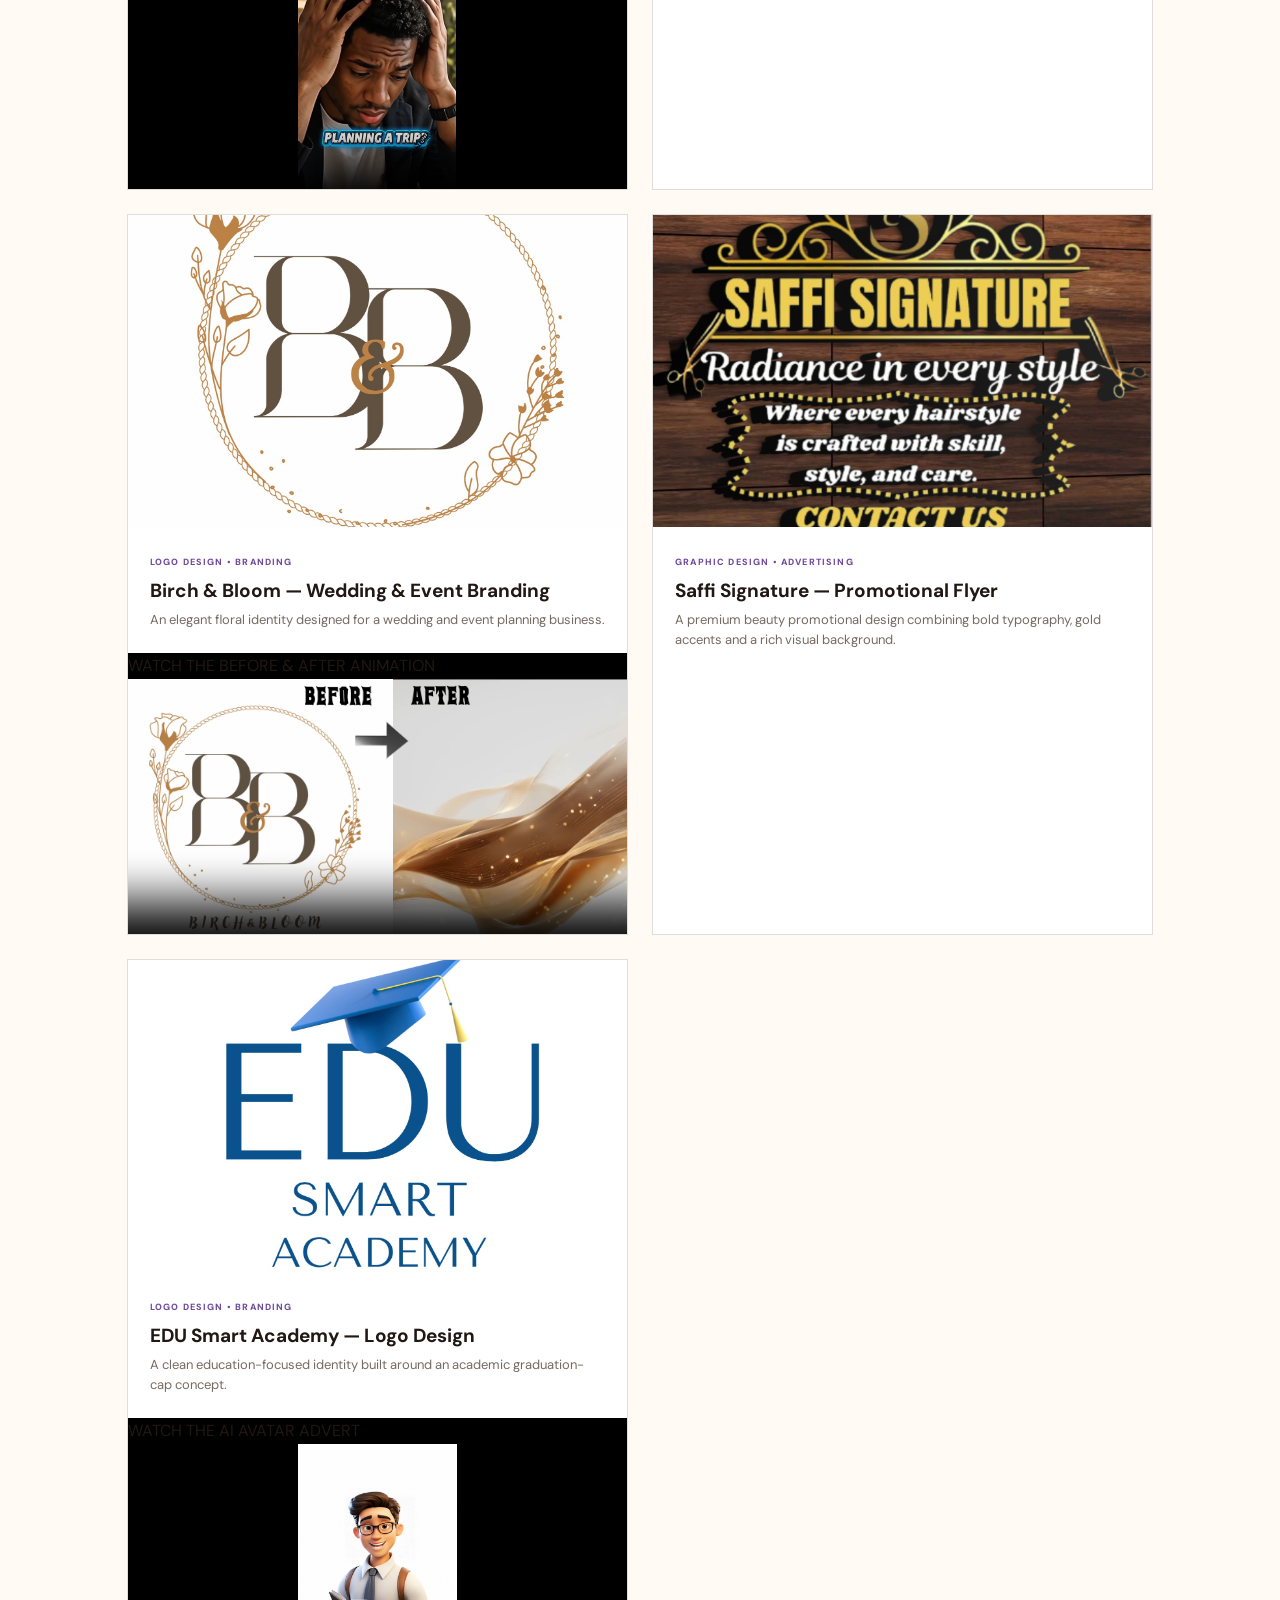
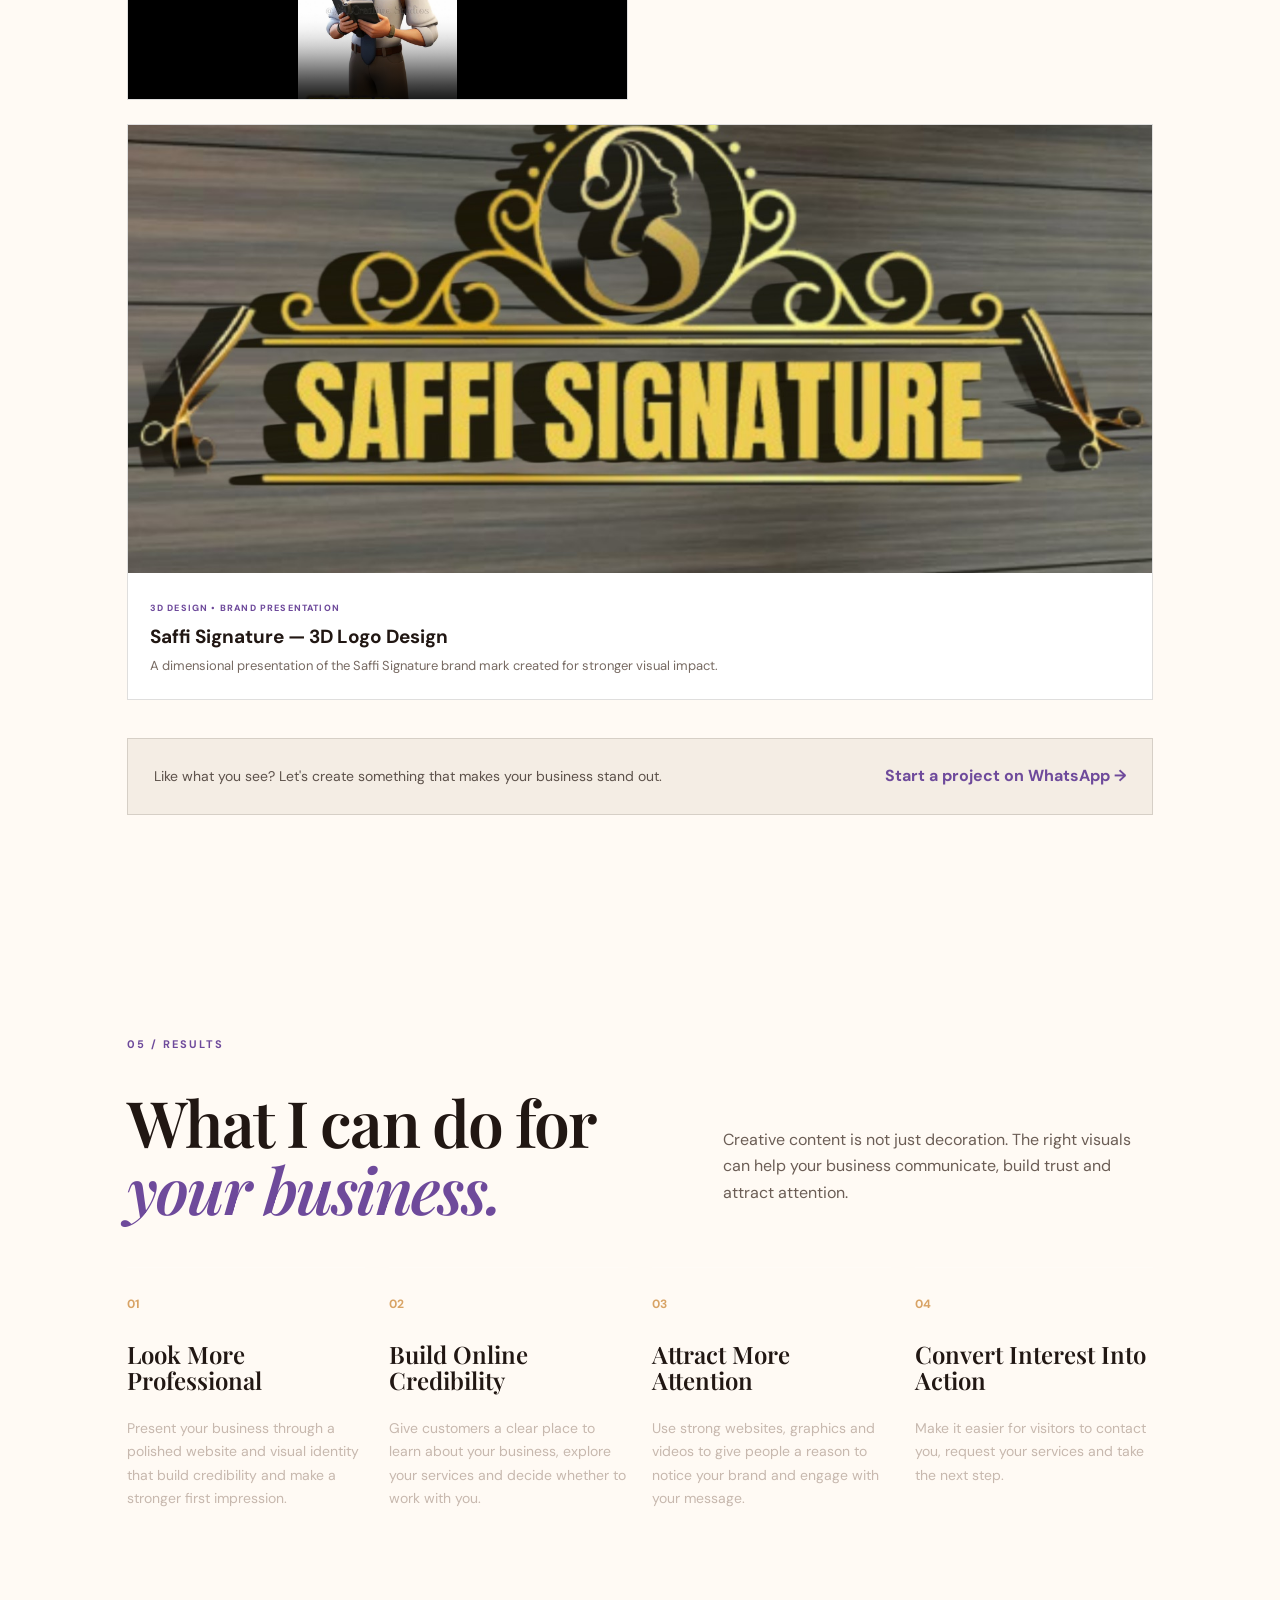
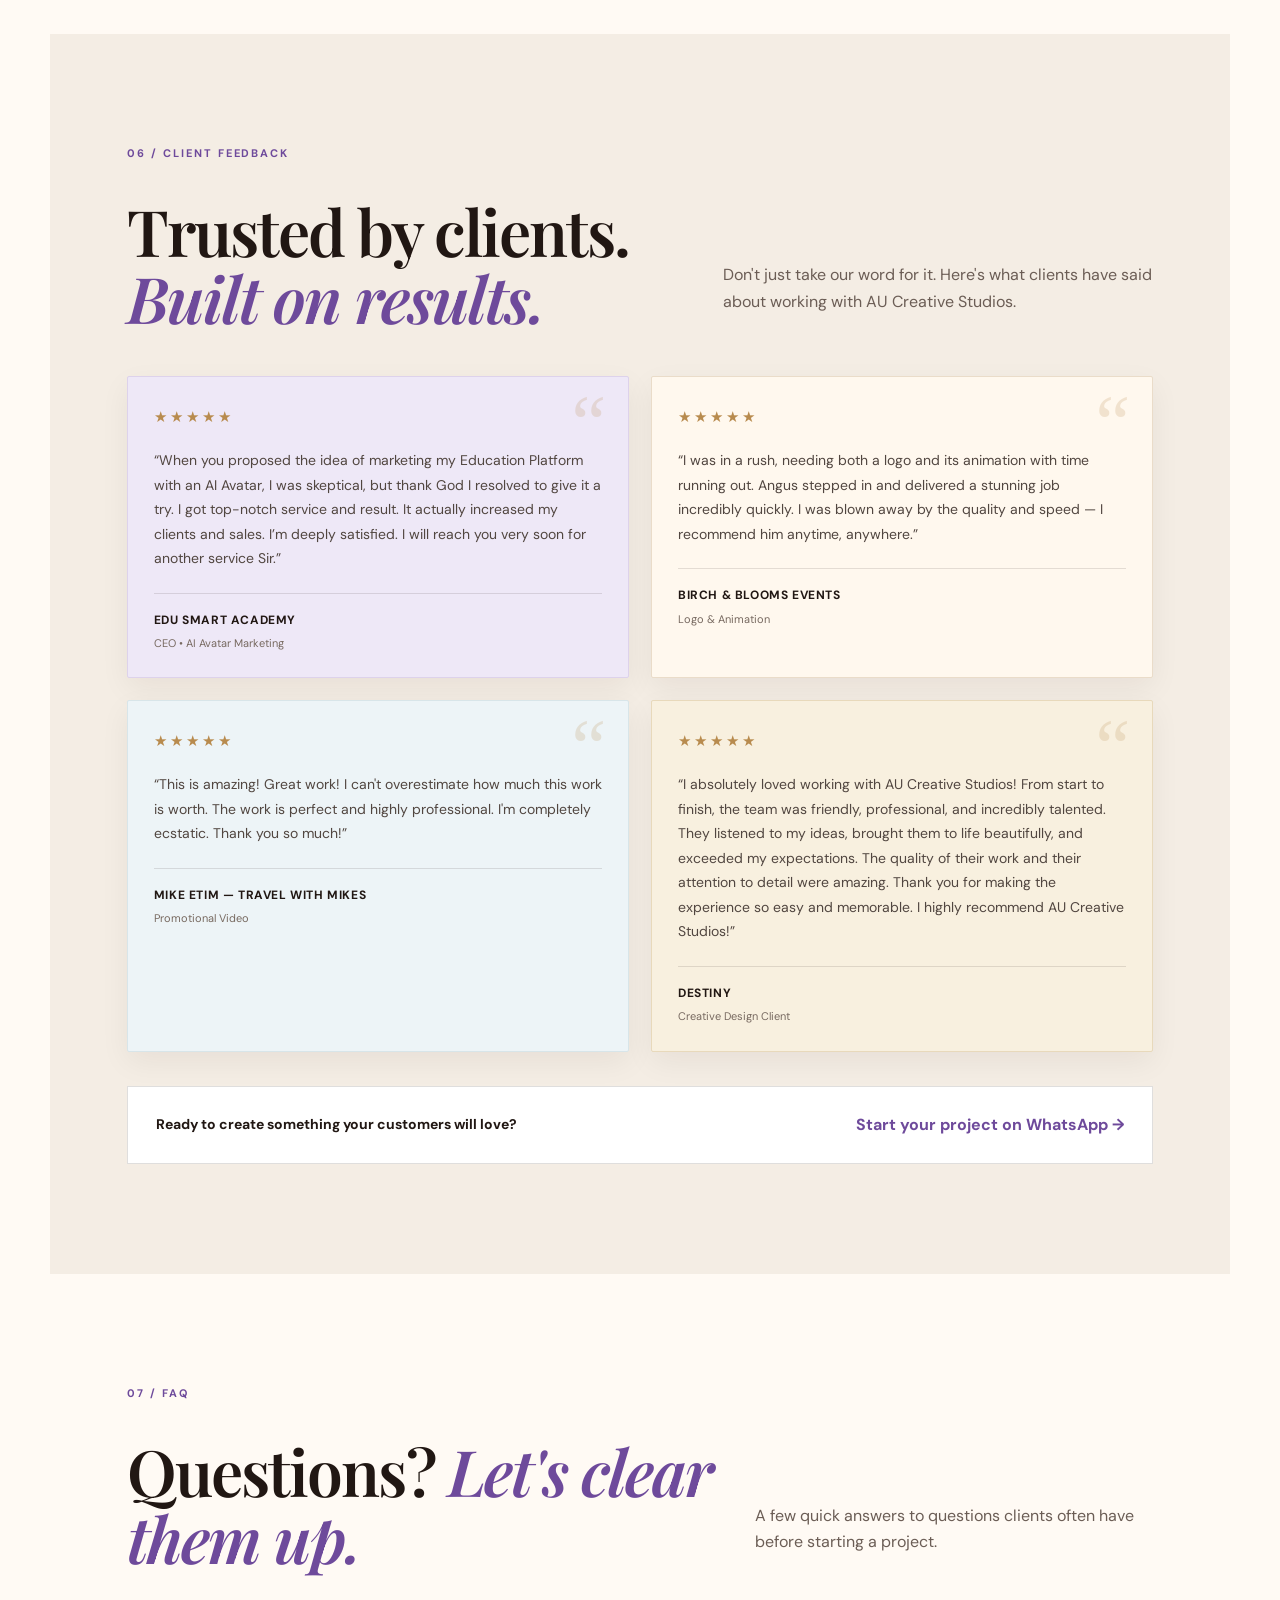
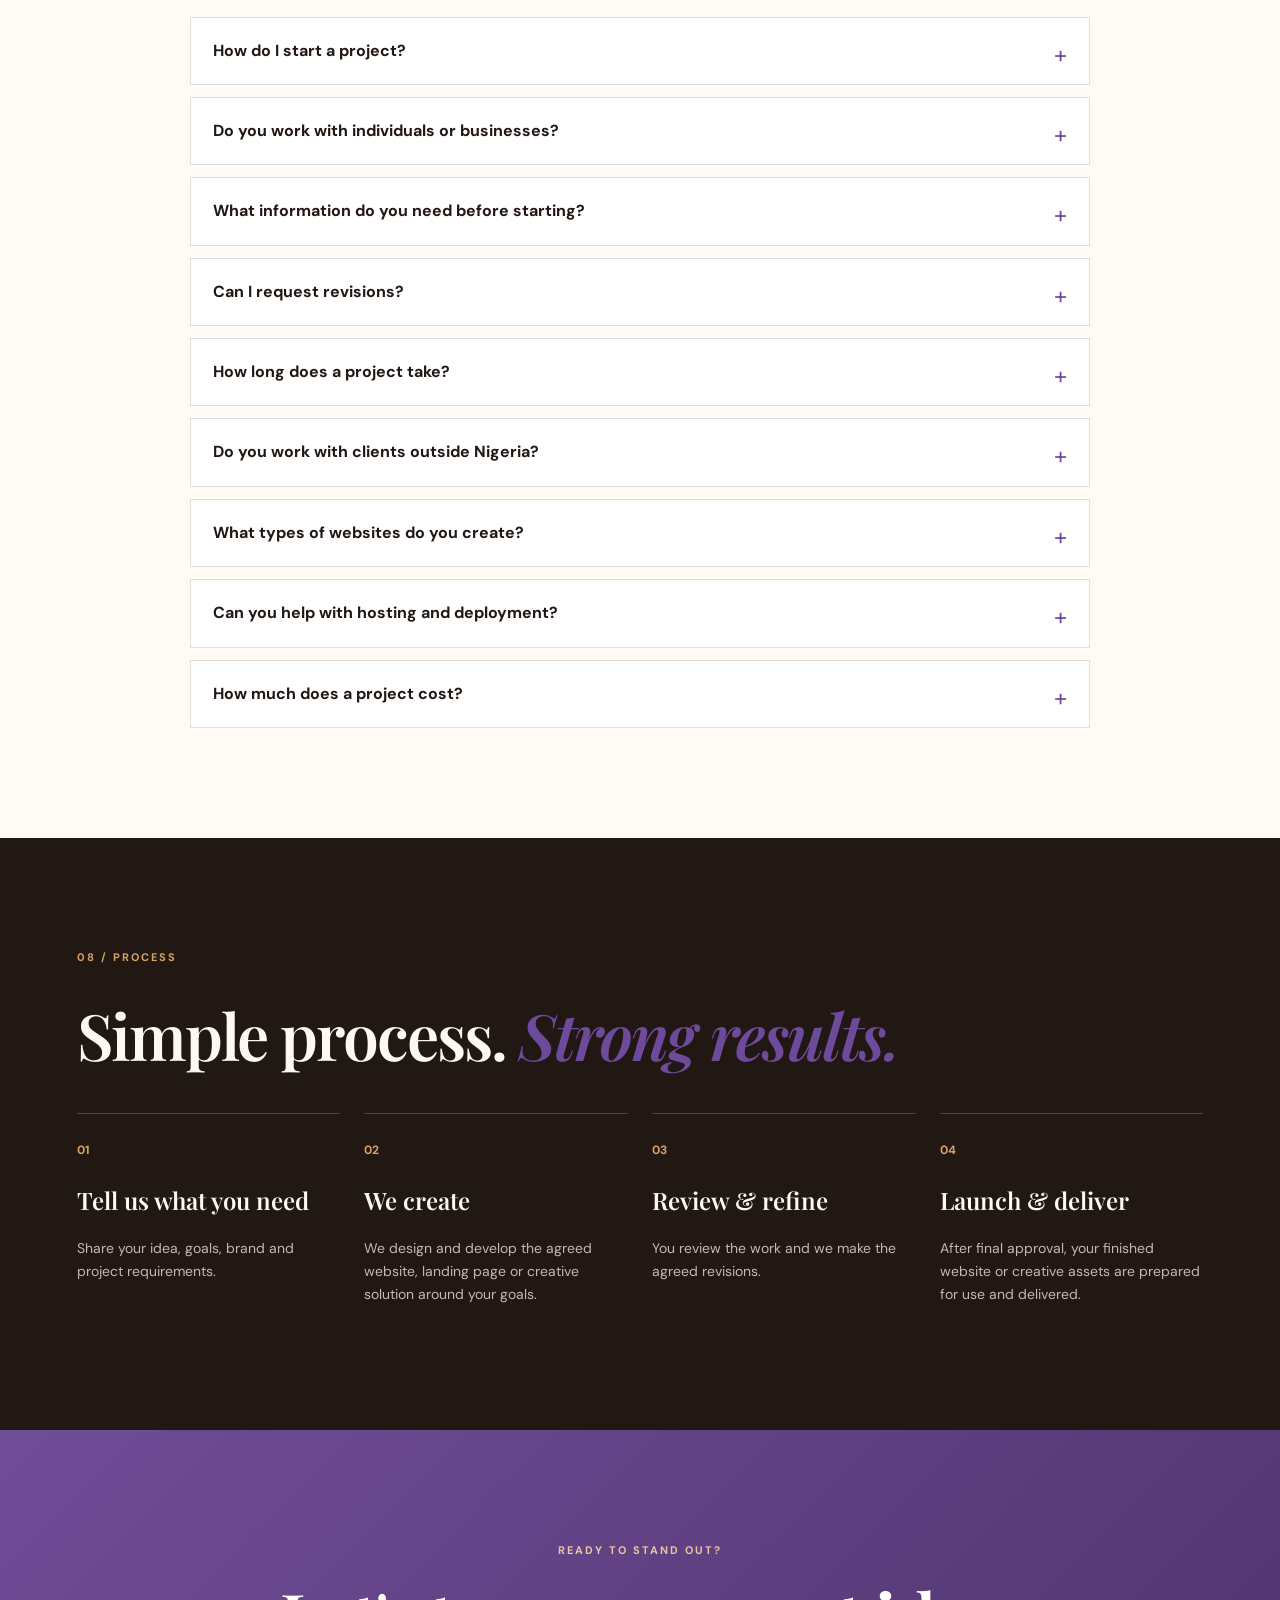
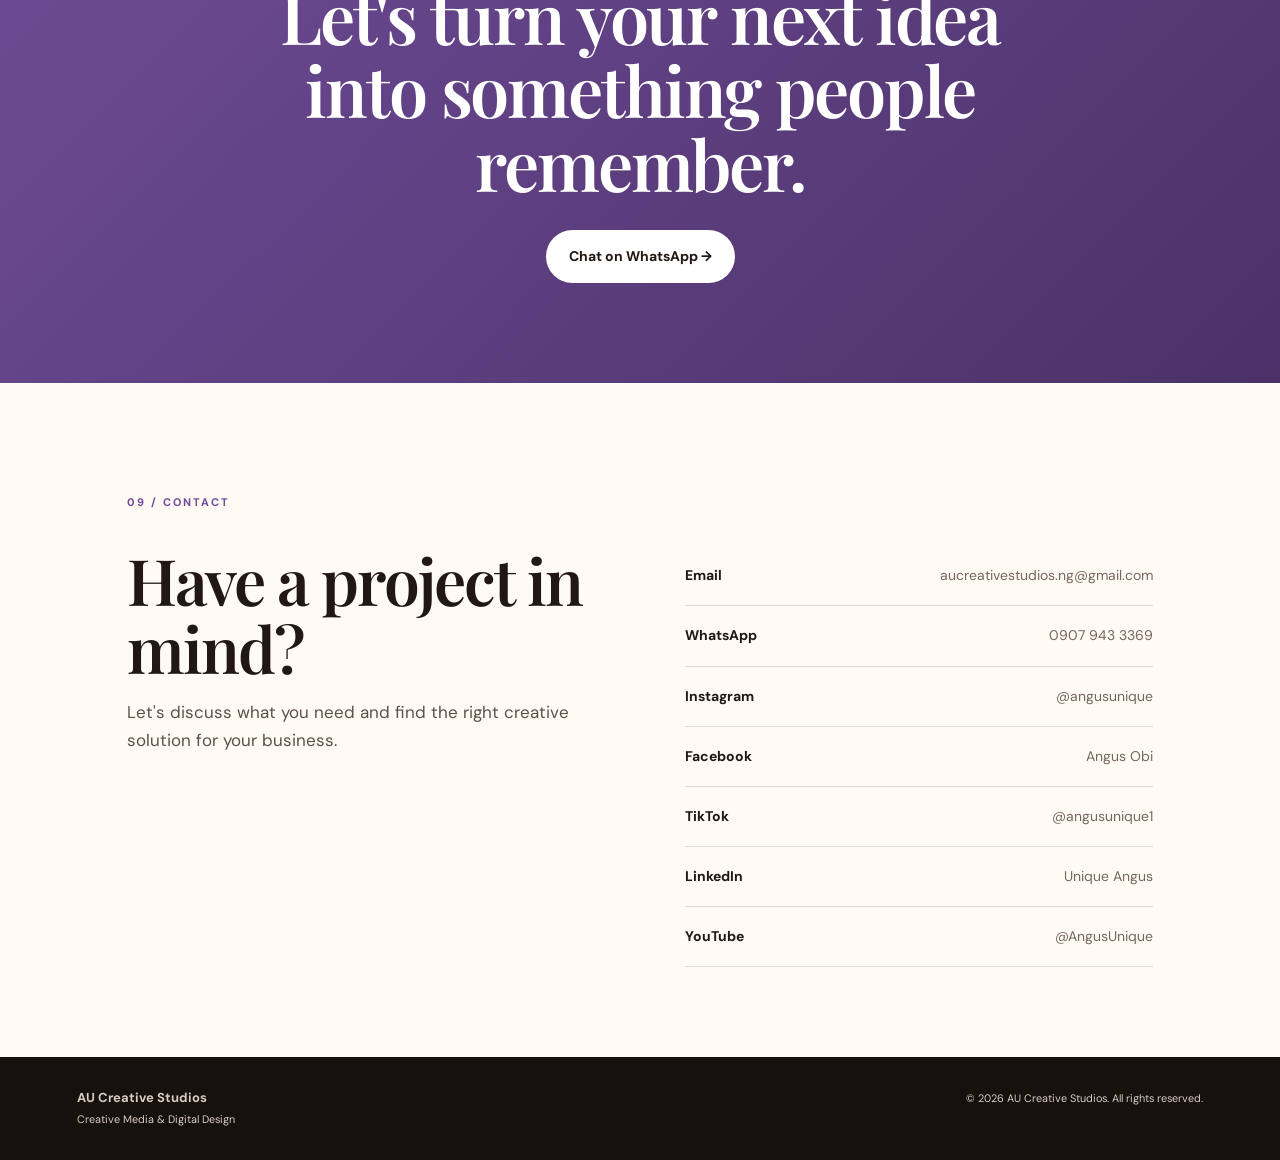
==== commit e2e60140: "Initial website version”" ====
--- a/index.html
+++ b/index.html
@@ -3,10 +3,74 @@
 <head>
   <meta charset="UTF-8">
   <meta name="viewport" content="width=device-width, initial-scale=1.0">
-  <meta name="description" content="AU Creative Studios creates compelling branding, graphics, videos, motion graphics, AI avatar content and social media content for businesses.">
+  <meta name="description" content="AU Creative Studios creates modern responsive websites, landing pages, branding, graphics, promotional videos, motion graphics and AI-powered content for businesses.">
   <meta name="theme-color" content="#1f1511">
-  <title>AU Creative Studios | Creative Media & Digital Design</title>
+  <title>AU Creative Studios | Web Design, Branding & Creative Media</title>
   <link rel="stylesheet" href="style.css">
+
+<style>
+.faq-list{max-width:900px;margin:0 auto;display:grid;gap:12px}
+.faq-list details{border:1px solid var(--line);background:#fff;padding:0 22px}
+.faq-list summary{cursor:pointer;list-style:none;padding:20px 34px 20px 0;font-weight:700;position:relative}
+.faq-list summary::-webkit-details-marker{display:none}
+.faq-list summary::after{content:"+";position:absolute;right:0;top:17px;font-size:24px;font-weight:400;color:var(--purple)}
+.faq-list details[open] summary::after{content:"−"}
+.faq-list details p{margin:0;padding:0 0 20px;color:#685c54;font-size:14px;line-height:1.7}
+@media(max-width:520px){.faq-list details{padding:0 17px}.faq-list summary{padding:18px 28px 18px 0;font-size:14px}.faq-list summary::after{top:14px}}
+</style>
+
+
+<style>
+.service-link{
+  display:inline-block;
+  color:inherit;
+  text-decoration:none;
+  cursor:pointer;
+}
+.service-link:hover{text-decoration:underline;text-underline-offset:5px}
+.service-details{
+  padding:clamp(70px,10vw,120px) clamp(24px,6vw,80px);
+  background:#fff;
+}
+.service-detail-list{
+  max-width:1100px;
+  margin:42px auto 0;
+}
+.service-detail{
+  display:grid;
+  grid-template-columns:90px 1fr;
+  gap:28px;
+  padding:46px 0;
+  border-top:1px solid rgba(0,0,0,.12);
+  scroll-margin-top:100px;
+}
+.service-detail:last-child{border-bottom:1px solid rgba(0,0,0,.12)}
+.service-detail h3{
+  margin:0 0 14px;
+}
+.service-detail p{
+  max-width:720px;
+  margin:0 0 18px;
+  line-height:1.7;
+}
+.service-detail ul{
+  margin:0;
+  padding-left:20px;
+  line-height:1.9;
+}
+@media(max-width:600px){
+  .service-detail{
+    grid-template-columns:1fr;
+    gap:12px;
+    padding:38px 0;
+  }
+  .service-details{
+    padding-left:42px;
+    padding-right:42px;
+  }
+}
+</style>
+
 </head>
 <body>
   <header class="site-header">
@@ -18,8 +82,11 @@
     <nav class="nav">
       <a href="#about">About</a>
       <a href="#services">Services</a>
+      <a href="#why-work-with-me">Why Work With Me</a>
       <a href="#work">Portfolio</a>
+      <a href="#results">Results</a>
       <a href="#testimonials">Testimonials</a>
+      <a href="#faq">FAQ</a>
       <a href="#process">Process</a>
       <a href="#contact">Contact</a>
     </nav>
@@ -28,9 +95,9 @@
   <main>
     <section id="home" class="hero">
       <div class="hero-copy">
-        <p class="eyebrow">CREATIVE MEDIA • DIGITAL DESIGN • AI CONTENT</p>
-        <h1>Turn your ideas into <em>content that gets attention.</em></h1>
-        <p class="hero-text">We help businesses stand out with creative branding, stunning visuals, engaging videos and AI-powered content designed to make a lasting impression.</p>
+        <p class="eyebrow">WEB DESIGN • BRANDING • CREATIVE MEDIA • AI CONTENT</p>
+        <h1>Build a stronger <em>online presence.</em></h1>
+        <p class="hero-text">We design modern, responsive websites and create compelling branding, visuals, videos and AI-powered content that help businesses look professional, communicate clearly and connect with customers.</p>
         <div class="actions">
           <a class="btn primary" href="https://wa.me/2349079433369?text=Hello%20AU%20Creative%20Studios%2C%20I'd%20like%20to%20start%20a%20project." target="_blank" rel="noopener">Start a Project</a>
           <a class="btn secondary" href="#work">View My Work</a>
@@ -43,7 +110,7 @@
         <div class="hero-card">
           <span>AU</span>
           <strong>CREATE<br>DIFFERENT.</strong>
-          <small>Brand • Video • AI • Motion</small>
+          <small>Web • Brand • Video • AI • Motion</small>
         </div>
       </div>
     </section>
@@ -78,77 +145,188 @@
 
 
 
-
     <section id="services" class="section services">
   <div class="section-tag">02 / SERVICES</div>
 
   <div class="section-heading">
     <h2>What we <span>create.</span></h2>
-    <p>Creative services built to help your brand look better, communicate clearly and compete confidently.</p>
+    <p>Creative services built to help your business establish a strong online presence, look professional, communicate clearly and compete confidently.</p>
   </div>
 
   <div class="services-grid">
 
     <div class="service-card">
       <span class="service-number">01</span>
-      <h3>Brand Visuals</h3>
-      <p>
-        Premium visual identities, social media designs and branded content
-        that make your business look professional and memorable.
-      </p>
-      <span class="service-link">Explore service →</span>
+      <h3>Web Design &amp; Development</h3>
+      <p>Modern, responsive websites and landing pages designed to give your business a professional online presence and make it easy for visitors to take action.</p>
+      <a class="service-link" href="#service-web-design">Explore service →</a>
     </div>
 
     <div class="service-card">
       <span class="service-number">02</span>
-      <h3>Video Editing</h3>
-      <p>
-        Engaging video content crafted to capture attention, tell your story
-        and keep your audience watching.
-      </p>
-      <span class="service-link">Explore service →</span>
+      <h3>Graphic &amp; Brand Design</h3>
+      <p>Professional visual identities, social media creatives, marketing graphics and branded materials that make your business memorable.</p>
+      <a class="service-link" href="#service-brand-visuals">Explore service →</a>
     </div>
 
     <div class="service-card">
       <span class="service-number">03</span>
-      <h3>Motion Graphics</h3>
-      <p>
-        Dynamic animations and motion graphics that bring ideas, brands and
-        digital experiences to life.
-      </p>
-      <span class="service-link">Explore service →</span>
+      <h3>Promotional &amp; Advertising Videos</h3>
+      <p>Engaging promotional videos and advertising creatives crafted to capture attention, explain your offer and help your business stand out.</p>
+      <a class="service-link" href="#service-video-editing">Explore service →</a>
     </div>
 
     <div class="service-card">
       <span class="service-number">04</span>
-      <h3>AI-Powered Content</h3>
-      <p>
-        Creative AI-assisted visuals and video experiences designed to help
-        your brand create faster, smarter and differently.
-      </p>
-      <span class="service-link">Explore service →</span>
-    </div>
+      <h3>Logo Design &amp; Animation</h3>
+      <p>Distinctive logos and polished logo animations that give your brand a professional identity and stronger visual presence.</p>
+      <a class="service-link" href="#service-motion-graphics">Explore service →</a>
+    </div>
+
+    <div class="service-card">
+      <span class="service-number">05</span>
+      <h3>AI-Powered Creative Solutions</h3>
+      <p>AI-assisted visuals, avatar videos and creative content that help businesses communicate faster, smarter and more creatively.</p>
+      <a class="service-link" href="#service-ai-content">Explore service →</a>
+    </div>
+
+    </div>
+</section>
+
+    
+<section class="service-details" aria-label="Services in detail">
+  <div class="section-tag">SERVICES / IN DETAIL</div>
+
+  <div class="service-detail-list">
+
+    <article id="service-web-design" class="service-detail">
+      <span class="service-number">01</span>
+      <div>
+        <h3>Web Design &amp; Development</h3>
+        <p>Give your business a professional home online with a modern, responsive experience built around your brand, services and goals.</p>
+        <ul>
+          <li>Business websites</li>
+          <li>Landing pages</li>
+          <li>Portfolio and personal brand websites</li>
+          <li>Responsive mobile-friendly design</li>
+          <li>Basic website deployment and hosting setup</li>
+        </ul>
+      </div>
+    </article>
+
+    <article id="service-brand-visuals" class="service-detail">
+      <span class="service-number">02</span>
+      <div>
+        <h3>Graphic &amp; Brand Design</h3>
+        <p>Build a stronger visual presence with professional creative assets designed around your brand.</p>
+        <ul>
+          <li>Logo and visual identity design</li>
+          <li>Social media graphics</li>
+          <li>Flyers, posters and promotional designs</li>
+          <li>Branded marketing materials</li>
+        </ul>
+      </div>
+    </article>
+
+    <article id="service-video-editing" class="service-detail">
+      <span class="service-number">03</span>
+      <div>
+        <h3>Promotional &amp; Advertising Videos</h3>
+        <p>Turn raw footage and ideas into engaging videos that communicate clearly and hold attention.</p>
+        <ul>
+          <li>Promotional and marketing videos</li>
+          <li>Social media video content</li>
+          <li>Story-driven edits</li>
+          <li>Captions, pacing, transitions and sound design</li>
+        </ul>
+      </div>
+    </article>
+
+    <article id="service-motion-graphics" class="service-detail">
+      <span class="service-number">04</span>
+      <div>
+        <h3>Logo Design &amp; Animation</h3>
+        <p>Create a distinctive identity and bring it to life with polished logo and motion work.</p>
+        <ul>
+          <li>Logo design</li>
+          <li>Logo animation</li>
+          <li>Text and graphic animation</li>
+          <li>Animated promotional content</li>
+        </ul>
+      </div>
+    </article>
+
+    <article id="service-ai-content" class="service-detail">
+      <span class="service-number">05</span>
+      <div>
+        <h3>AI-Powered Creative Solutions</h3>
+        <p>Use modern AI-assisted creative workflows to produce distinctive visual content faster and more flexibly.</p>
+        <ul>
+          <li>AI-assisted video concepts</li>
+          <li>AI avatar and presenter content</li>
+          <li>Creative visual generation</li>
+          <li>AI-enhanced promotional experiences</li>
+        </ul>
+      </div>
+    </article>
 
   </div>
 </section>
 
+    <section id="why-work-with-me" class="section why-work">
+      <div class="section-tag">03 / WHY WORK WITH ME</div>
+      <div class="section-heading">
+        <h2>Why choose <span>AU Creative Studios?</span></h2>
+        <p>Good creative work should do more than look good. It should help your brand communicate clearly, look professional and get noticed.</p>
+      </div>
+      <div class="process-grid">
+        <div><span>01</span><h3>Creative Thinking</h3><p>I don't just execute instructions. I think about the message, audience and creative direction behind the project.</p></div>
+        <div><span>02</span><h3>Professional Quality</h3><p>Your brand deserves work that looks polished, credible and strong enough to compete in a crowded market.</p></div>
+        <div><span>03</span><h3>Personal Attention</h3><p>You get direct attention from the creative mind behind the work, with clear communication from idea to delivery.</p></div>
+        <div><span>04</span><h3>Creative Versatility</h3><p>From websites and landing pages to branding, graphics, video, motion and AI-powered content, multiple creative needs can be handled under one roof.</p></div>
+      </div>
+      <div class="portfolio-cta" style="margin-top:38px;">
+        <p>Have an idea you want to bring to life?</p>
+        <a class="text-link" href="https://wa.me/2349079433369?text=Hello%20AU%20Creative%20Studios%2C%20I'd%20like%20to%20discuss%20a%20project." target="_blank" rel="noopener">Let's create something →</a>
+      </div>
+    </section>
+
     <section id="work" class="section work">
-      <div class="section-tag">03 / PORTFOLIO</div>
+      <div class="section-tag">04 / PORTFOLIO</div>
       <div class="section-heading portfolio-heading">
         <div>
           <h2>Selected <span>work.</span></h2>
-          <p class="portfolio-intro">A selection of real projects created for businesses, brands and organizations. Tap any project to view the design.</p>
+          <p class="portfolio-intro">A selection of real projects created for businesses, brands and organizations. Explore the work and watch selected projects directly on the website.</p>
         </div>
       </div>
 
       <div class="portfolio-filters" role="group" aria-label="Filter portfolio projects">
         <button class="filter-btn active" type="button" data-filter="all">All</button>
+        <button class="filter-btn" type="button" data-filter="video">Video</button>
         <button class="filter-btn" type="button" data-filter="graphic">Graphic Design</button>
         <button class="filter-btn" type="button" data-filter="branding">Logo & Branding</button>
         <button class="filter-btn" type="button" data-filter="3d">3D Design</button>
       </div>
 
       <div class="work-grid portfolio-grid">
+        <article class="work-card portfolio-card" data-category="video">
+          <div class="work-image portfolio-image video-project-cover">
+            <img src="assets/portfolio/travel-with-mikes-poster.jpg" alt="Mike Etim Travel With Mikes promotional video preview" loading="lazy">
+          </div>
+          <div class="work-info">
+            <span class="work-category">VIDEO • PROMOTIONAL CONTENT</span>
+            <h3>Mike Etim — Travel With Mikes Promotional Video</h3>
+            <p>A promotional video created to showcase Travel With Mikes and engage potential travelers.</p>
+          </div>
+          <div class="portfolio-video-wrap">
+            <div class="video-label">WATCH THE PROJECT</div>
+            <video class="portfolio-video" controls preload="metadata" playsinline poster="assets/portfolio/travel-with-mikes-poster.jpg">
+              <source src="assets/portfolio/travel-with-mikes.mp4" type="video/mp4">
+              Your browser does not support HTML5 video.
+            </video>
+          </div>
+        </article>
+
         <article class="work-card portfolio-card" data-category="graphic">
           <button class="portfolio-open" type="button"
             data-image="assets/portfolio/angus-autos-flyer.png"
@@ -183,6 +361,13 @@
             <h3>Birch & Bloom — Wedding & Event Branding</h3>
             <p>An elegant floral identity designed for a wedding and event planning business.</p>
           </div>
+          <div class="portfolio-video-wrap">
+            <div class="video-label">WATCH THE BEFORE & AFTER ANIMATION</div>
+            <video class="portfolio-video" controls preload="metadata" playsinline poster="assets/portfolio/before-after-logo-poster.jpg">
+              <source src="assets/portfolio/before-after-logo-animation.mp4" type="video/mp4">
+              Your browser does not support HTML5 video.
+            </video>
+          </div>
         </article>
 
         <article class="work-card portfolio-card" data-category="graphic">
@@ -219,6 +404,13 @@
             <h3>EDU Smart Academy — Logo Design</h3>
             <p>A clean education-focused identity built around an academic graduation-cap concept.</p>
           </div>
+          <div class="portfolio-video-wrap">
+            <div class="video-label">WATCH THE AI AVATAR ADVERT</div>
+            <video class="portfolio-video" controls preload="metadata" playsinline poster="assets/portfolio/edu-smart-academy-poster.jpg">
+              <source src="assets/portfolio/edu-smart-academy-avatar.mp4" type="video/mp4">
+              Your browser does not support HTML5 video.
+            </video>
+          </div>
         </article>
 
         <article class="work-card portfolio-card portfolio-wide" data-category="3d">
@@ -246,6 +438,21 @@
       </div>
     </section>
 
+
+    <section id="results" class="section results">
+      <div class="section-tag">05 / RESULTS</div>
+      <div class="section-heading">
+        <h2>What I can do for <span>your business.</span></h2>
+        <p>Creative content is not just decoration. The right visuals can help your business communicate, build trust and attract attention.</p>
+      </div>
+      <div class="process-grid">
+        <div><span>01</span><h3>Look More Professional</h3><p>Present your business through a polished website and visual identity that build credibility and make a stronger first impression.</p></div>
+        <div><span>02</span><h3>Build Online Credibility</h3><p>Give customers a clear place to learn about your business, explore your services and decide whether to work with you.</p></div>
+        <div><span>03</span><h3>Attract More Attention</h3><p>Use strong websites, graphics and videos to give people a reason to notice your brand and engage with your message.</p></div>
+        <div><span>04</span><h3>Convert Interest Into Action</h3><p>Make it easier for visitors to contact you, request your services and take the next step.</p></div>
+      </div>
+    </section>
+
     <div class="portfolio-modal" id="portfolioModal" aria-hidden="true">
       <div class="modal-backdrop" data-close-modal></div>
       <div class="modal-content" role="dialog" aria-modal="true" aria-labelledby="modalTitle">
@@ -259,7 +466,7 @@
     </div>
 
     <section id="testimonials" class="section testimonials">
-      <div class="section-tag">05 / CLIENT FEEDBACK</div>
+      <div class="section-tag">06 / CLIENT FEEDBACK</div>
       <div class="section-heading">
         <h2>Trusted by clients. <span>Built on results.</span></h2>
         <p>Don't just take our word for it. Here's what clients have said about working with AU Creative Studios.</p>
@@ -309,14 +516,34 @@
       </div>
     </section>
 
+
+    <section id="faq" class="section faq">
+      <div class="section-tag">07 / FAQ</div>
+      <div class="section-heading">
+        <h2>Questions? <span>Let's clear them up.</span></h2>
+        <p>A few quick answers to questions clients often have before starting a project.</p>
+      </div>
+      <div class="faq-list">
+        <details><summary>How do I start a project?</summary><p>Simply send a message through WhatsApp or email and tell me what you need, what the project is for, and any important deadline or requirements.</p></details>
+        <details><summary>Do you work with individuals or businesses?</summary><p>Both. I work with businesses, organizations, entrepreneurs, creators and individuals who need professional creative content.</p></details>
+        <details><summary>What information do you need before starting?</summary><p>Usually, I need a clear description of what you want, your preferred style or examples, your brand information or materials, and your intended use for the final content.</p></details>
+        <details><summary>Can I request revisions?</summary><p>Yes. The project scope and agreed revision rounds are discussed before work begins so expectations are clear from the start.</p></details>
+        <details><summary>How long does a project take?</summary><p>It depends on the type and complexity of the project. Once I understand what you need, I can give you a realistic delivery timeframe.</p></details>
+        <details><summary>Do you work with clients outside Nigeria?</summary><p>Yes. Projects can be handled remotely, so you can work with AU Creative Studios regardless of your location.</p></details>
+        <details><summary>What types of websites do you create?</summary><p>I create business websites, landing pages, portfolio websites, personal brand websites and service-based websites. For advanced features such as e-commerce, booking or payment systems, contact me first so I can confirm the project requirements.</p></details>
+        <details><summary>Can you help with hosting and deployment?</summary><p>Yes. I can help with basic deployment and hosting setup once the project is complete, depending on the platform and requirements.</p></details>
+        <details><summary>How much does a project cost?</summary><p>Pricing depends on the service, scope, complexity and turnaround time. Contact me with your project details and I'll provide the appropriate quote.</p></details>
+      </div>
+    </section>
+
     <section id="process" class="section process">
-      <div class="section-tag">04 / PROCESS</div>
+      <div class="section-tag">08 / PROCESS</div>
       <div class="section-heading"><h2>Simple process. <span>Strong results.</span></h2></div>
       <div class="process-grid">
         <div><span>01</span><h3>Tell us what you need</h3><p>Share your idea, goals, brand and project requirements.</p></div>
-        <div><span>02</span><h3>We create</h3><p>We develop the creative direction and produce your content.</p></div>
+        <div><span>02</span><h3>We create</h3><p>We design and develop the agreed website, landing page or creative solution around your goals.</p></div>
         <div><span>03</span><h3>Review & refine</h3><p>You review the work and we make the agreed revisions.</p></div>
-        <div><span>04</span><h3>Get your final content</h3><p>Your finished creative assets are delivered ready to use.</p></div>
+        <div><span>04</span><h3>Launch &amp; deliver</h3><p>After final approval, your finished website or creative assets are prepared for use and delivered.</p></div>
       </div>
     </section>
 
@@ -327,7 +554,7 @@
     </section>
 
     <section id="contact" class="section contact">
-      <div class="section-tag">05 / CONTACT</div>
+      <div class="section-tag">09 / CONTACT</div>
       <div class="two-col">
         <div>
           <h2>Have a project in mind?</h2>
--- a/style.css
+++ b/style.css
@@ -24,23 +24,531 @@
 }
 
 /* Testimonials */
-.testimonials{background:var(--cream)}
-.testimonial-grid{display:grid;grid-template-columns:repeat(2,1fr);gap:22px}
-.testimonial-card{position:relative;padding:28px 26px 25px;border:1px solid var(--line);background:#fff;box-shadow:0 10px 30px rgba(33,23,19,.06)}
-.testimonial-card::before{content:"“";position:absolute;right:22px;top:7px;font-family:Georgia,serif;font-size:78px;line-height:1;color:rgba(184,139,78,.16)}
-.featured-testimonial{background:#211713;color:#fff;border-color:#211713}
-.testimonial-stars{font-size:15px;letter-spacing:3px;color:#b88b4e;margin-bottom:18px}
-.testimonial-card blockquote{position:relative;margin:0;font-size:14px;line-height:1.75;color:#62564e}
-.featured-testimonial blockquote{color:#f3ece7}
-.testimonial-client{display:flex;flex-direction:column;gap:4px;margin-top:22px;padding-top:17px;border-top:1px solid rgba(33,23,19,.12)}
-.featured-testimonial .testimonial-client{border-top-color:rgba(255,255,255,.14)}
-.testimonial-client strong{font-size:12px;letter-spacing:.05em;text-transform:uppercase}
-.testimonial-client span{font-size:11px;color:#8b7b71}
-.featured-testimonial .testimonial-client span{color:#c7b8ae}
-.testimonials-cta{margin-top:34px;padding:25px 28px;border:1px solid var(--line);display:flex;align-items:center;justify-content:space-between;gap:20px;background:#fff}
-.testimonials-cta p{margin:0;font-weight:700;font-size:14px}
+.testimonials{
+  background:var(--cream);
+}
+
+.testimonial-grid{
+  display:grid;
+  grid-template-columns:repeat(2,1fr);
+  gap:22px;
+}
+
+.testimonial-card{
+  position:relative;
+  padding:28px 26px 25px;
+  border:1px solid rgba(33,23,19,.12);
+  border-radius:2px;
+  color:var(--ink);
+  box-shadow:0 10px 30px rgba(33,23,19,.06);
+  transition:transform .25s ease,box-shadow .25s ease;
+}
+
+/* Subtle lift on hover */
+.testimonial-card:hover{
+  transform:translateY(-3px);
+  box-shadow:0 16px 38px rgba(33,23,19,.10);
+}
+
+/* EDU SMART ACADEMY — soft lavender */
+.testimonial-card:nth-child(1){
+  background:#eee8f7;
+  border-color:#ddd2eb;
+}
+
+/* Birch & Blooms — warm ivory */
+.testimonial-card:nth-child(2){
+  background:#fff8ee;
+  border-color:#eadcc9;
+}
+
+/* Mike Etim — soft blue */
+.testimonial-card:nth-child(3){
+  background:#edf4f7;
+  border-color:#d8e5e9;
+}
+
+/* Destiny — soft champagne */
+.testimonial-card:nth-child(4){
+  background:#f8f0df;
+  border-color:#e8d9bb;
+}
+
+/* Decorative quotation mark */
+.testimonial-card::before{
+  content:"“";
+  position:absolute;
+  right:22px;
+  top:7px;
+  font-family:Georgia,serif;
+  font-size:78px;
+  line-height:1;
+  color:rgba(184,139,78,.20);
+}
+
+/* Gold rating stars */
+.testimonial-stars{
+  font-size:15px;
+  letter-spacing:3px;
+  color:#b88b4e;
+  margin-bottom:18px;
+}
+
+/* Testimonial text */
+.testimonial-card blockquote{
+  position:relative;
+  margin:0;
+  font-size:14px;
+  line-height:1.75;
+  color:#514640;
+}
+
+/* Client information */
+.testimonial-client{
+  display:flex;
+  flex-direction:column;
+  gap:4px;
+  margin-top:22px;
+  padding-top:17px;
+  border-top:1px solid rgba(33,23,19,.12);
+}
+
+.testimonial-client strong{
+  font-size:12px;
+  letter-spacing:.05em;
+  text-transform:uppercase;
+}
+
+.testimonial-client span{
+  font-size:11px;
+  color:#776960;
+}
+
+/* Testimonials CTA */
+.testimonials-cta{
+  margin-top:34px;
+  padding:25px 28px;
+  border:1px solid var(--line);
+  display:flex;
+  align-items:center;
+  justify-content:space-between;
+  gap:20px;
+  background:#fff;
+}
+
+.testimonials-cta p{
+  margin:0;
+  font-weight:700;
+  font-size:14px;
+}
+
+/* Mobile */
 @media(max-width:720px){
-  .testimonial-grid{grid-template-columns:1fr}
-  .testimonial-card{padding:24px 21px}
-  .testimonials-cta{flex-direction:column;align-items:flex-start;padding:22px}
-}
+  .testimonial-grid{
+    grid-template-columns:1fr;
+  }
+
+  .testimonial-card{
+    padding:24px 21px;
+  }
+
+  .testimonials-cta{
+    flex-direction:column;
+    align-items:flex-start;
+    padding:22px;
+  }
+}
+/* Portfolio Modal - Final Responsive Fix */
+
+.portfolio-modal {
+    position: fixed;
+    inset: 0;
+    z-index: 9999;
+    display: none;
+    place-items: center;
+    padding: 20px;
+    box-sizing: border-box;
+}
+
+.portfolio-modal.open {
+    display: grid;
+}
+
+.modal-backdrop {
+    position: absolute;
+    inset: 0;
+    background: rgba(5, 15, 30, 0.82);
+    backdrop-filter: blur(7px);
+}
+
+.modal-content {
+    position: relative;
+    z-index: 1;
+    width: min(900px, 100%);
+    max-height: 90vh;
+    overflow: hidden;
+    display: grid;
+    grid-template-columns: minmax(0, 1.15fr) minmax(260px, 0.85fr);
+    background: #ffffff;
+    border-radius: 18px;
+    box-sizing: border-box;
+}
+
+.modal-image {
+    width: 100%;
+    height: 100%;
+    min-height: 420px;
+    object-fit: cover;
+    display: block;
+}
+
+.modal-details {
+    padding: 28px;
+    box-sizing: border-box;
+    overflow-y: auto;
+}
+
+.modal-details h2,
+.modal-details h3 {
+    margin-top: 0;
+}
+
+@media (max-width: 700px) {
+
+    .portfolio-modal {
+        padding: 14px;
+    }
+
+    .modal-content {
+        width: 100%;
+        max-height: 92vh;
+        display: block;
+        overflow-y: auto;
+        border-radius: 16px;
+    }
+
+    .modal-image {
+        width: 100%;
+        height: 260px;
+        min-height: 0;
+        object-fit: cover;
+    }
+
+    .modal-details {
+        padding: 22px;
+    }
+}
+/* Portfolio Modal Mobile Fix */
+
+.portfolio-modal {
+    padding: 20px;
+}
+
+.portfolio-modal .modal-backdrop {
+    position: absolute;
+    inset: 0;
+}
+
+.portfolio-modal .modal-content {
+    width: min(900px, 100%);
+    max-height: 90vh;
+    overflow-y: auto;
+    margin: auto;
+    border-radius: 18px;
+}
+
+.portfolio-modal .modal-image {
+    width: 100%;
+    max-height: 420px;
+    object-fit: cover;
+    display: block;
+}
+
+.portfolio-modal .modal-details {
+    padding: 20px;
+}
+
+@media (max-width: 600px) {
+    .portfolio-modal {
+        padding: 12px;
+    }
+
+    .portfolio-modal .modal-content {
+        width: 100%;
+        max-height: 92vh;
+        border-radius: 16px;
+    }
+
+    .portfolio-modal .modal-image {
+        max-height: 260px;
+        object-fit: cover;
+    }
+
+    .portfolio-modal .modal-details {
+        padding: 16px;
+    }
+}
+/* Portfolio modal layering fix */
+.portfolio-modal {
+    position: fixed;
+    z-index: 9999;
+}
+
+.portfolio-modal .modal-backdrop {
+    z-index: 0;
+}
+
+.portfolio-modal .modal-content {
+    position: relative;
+    z-index: 2;
+}
+/* =========================================================
+   MOBILE RESPONSIVE REPAIR
+   Fixes About image, portfolio videos and grid overflow.
+   Does not change HTML, content, images or JavaScript.
+   ========================================================= */
+
+/* Prevent media and grid children from forcing the page wider */
+img,
+video {
+  max-width: 100%;
+}
+
+.about-grid,
+.services-grid,
+.work-grid,
+.portfolio-card,
+.portfolio-video-wrap {
+  min-width: 0;
+}
+
+/* ---------------------------------------------------------
+   ABOUT SECTION
+   --------------------------------------------------------- */
+
+.about-grid {
+  display: grid;
+  grid-template-columns: minmax(0, 1fr) minmax(0, 1fr);
+  gap: 70px;
+  align-items: center;
+}
+
+.about-image {
+  width: 100%;
+  min-width: 0;
+  overflow: hidden;
+}
+
+.about-image img {
+  display: block;
+  width: 100%;
+  max-width: 100%;
+  height: auto;
+  object-fit: cover;
+}
+
+/* ---------------------------------------------------------
+   SERVICES
+   The HTML uses .services-grid, not .service-grid.
+   --------------------------------------------------------- */
+
+.services-grid {
+  display: grid;
+  grid-template-columns: repeat(4, minmax(0, 1fr));
+  gap: 1px;
+  background: var(--line);
+}
+
+.services-grid .service-card {
+  min-width: 0;
+}
+
+/* ---------------------------------------------------------
+   PORTFOLIO VIDEOS
+   --------------------------------------------------------- */
+
+.portfolio-video-wrap {
+  width: 100%;
+  max-width: 100%;
+  min-width: 0;
+  overflow: hidden;
+  aspect-ratio: 16 / 9;
+  background: #000;
+}
+
+.portfolio-video {
+  display: block;
+  width: 100%;
+  height: 100%;
+  max-width: 100%;
+  margin: 0;
+  object-fit: contain;
+  object-position: center;
+  background: #000;
+}
+
+/* ---------------------------------------------------------
+   TABLET
+   --------------------------------------------------------- */
+
+@media (max-width: 850px) {
+
+  .about-grid {
+    grid-template-columns: minmax(0, 1fr);
+    gap: 40px;
+  }
+
+  .about-image {
+    width: 100%;
+  }
+
+  .about-image img {
+    width: 100%;
+    height: auto;
+  }
+
+  .services-grid {
+    grid-template-columns: repeat(2, minmax(0, 1fr));
+  }
+
+  .work-grid {
+    grid-template-columns: minmax(0, 1fr);
+  }
+
+  .portfolio-card {
+    width: 100%;
+    min-width: 0;
+  }
+
+  .portfolio-video-wrap {
+    width: 100%;
+    aspect-ratio: 16 / 9;
+  }
+
+  .portfolio-video {
+    width: 100%;
+    height: 100%;
+    max-width: 100%;
+    object-fit: contain;
+  }
+}
+
+/* ---------------------------------------------------------
+   MOBILE
+   --------------------------------------------------------- */
+
+@media (max-width: 520px) {
+
+  .about-grid {
+    grid-template-columns: minmax(0, 1fr);
+    gap: 32px;
+  }
+
+  .about-image,
+  .about-content {
+    width: 100%;
+    min-width: 0;
+  }
+
+  .about-image img {
+    width: 100%;
+    height: auto;
+    max-height: none;
+    object-fit: cover;
+  }
+
+  .services-grid {
+    grid-template-columns: minmax(0, 1fr);
+  }
+
+  .work-grid {
+    grid-template-columns: minmax(0, 1fr);
+    width: 100%;
+  }
+
+  .work-card {
+    width: 100%;
+    min-width: 0;
+    max-width: 100%;
+  }
+
+  .portfolio-video-wrap {
+    width: 100%;
+    max-width: 100%;
+    min-width: 0;
+    aspect-ratio: 4 / 5;
+    background: #000;
+  }
+
+  .portfolio-video {
+    display: block;
+    width: 100%;
+    height: 100%;
+    max-width: 100%;
+    object-fit: contain;
+    object-position: center;
+    background: #000;
+  }
+}
+
+/* ---------------------------------------------------------
+   VERY SMALL PHONES
+   --------------------------------------------------------- */
+
+@media (max-width: 380px) {
+
+  .about-grid {
+    gap: 26px;
+  }
+
+  .portfolio-video-wrap {
+    aspect-ratio: 4 / 5;
+  }
+
+  .portfolio-video {
+    width: 100%;
+    height: 100%;
+    object-fit: contain;
+  }
+}
+
+/* =========================================================
+   SERVICES — FINAL RESPONSIVE LAYOUT
+   ========================================================= */
+
+.services-grid {
+  grid-template-columns: repeat(3, minmax(0, 1fr));
+  background: transparent;
+  gap: 1px;
+}
+
+.services-grid .service-card {
+  background: var(--cream);
+  min-width: 0;
+  border: 1px solid var(--line);
+}
+
+/* Center the 5th service card on the second row */
+.services-grid .service-card:nth-child(5) {
+  grid-column: 2;
+}
+
+@media (max-width: 850px) {
+  .services-grid {
+    grid-template-columns: repeat(2, minmax(0, 1fr));
+  }
+
+  .services-grid .service-card:nth-child(5) {
+    grid-column: auto;
+  }
+}
+
+@media (max-width: 520px) {
+  .services-grid {
+    grid-template-columns: 1fr;
+  }
+
+  .services-grid .service-card:nth-child(5) {
+    grid-column: auto;
+  }
+}
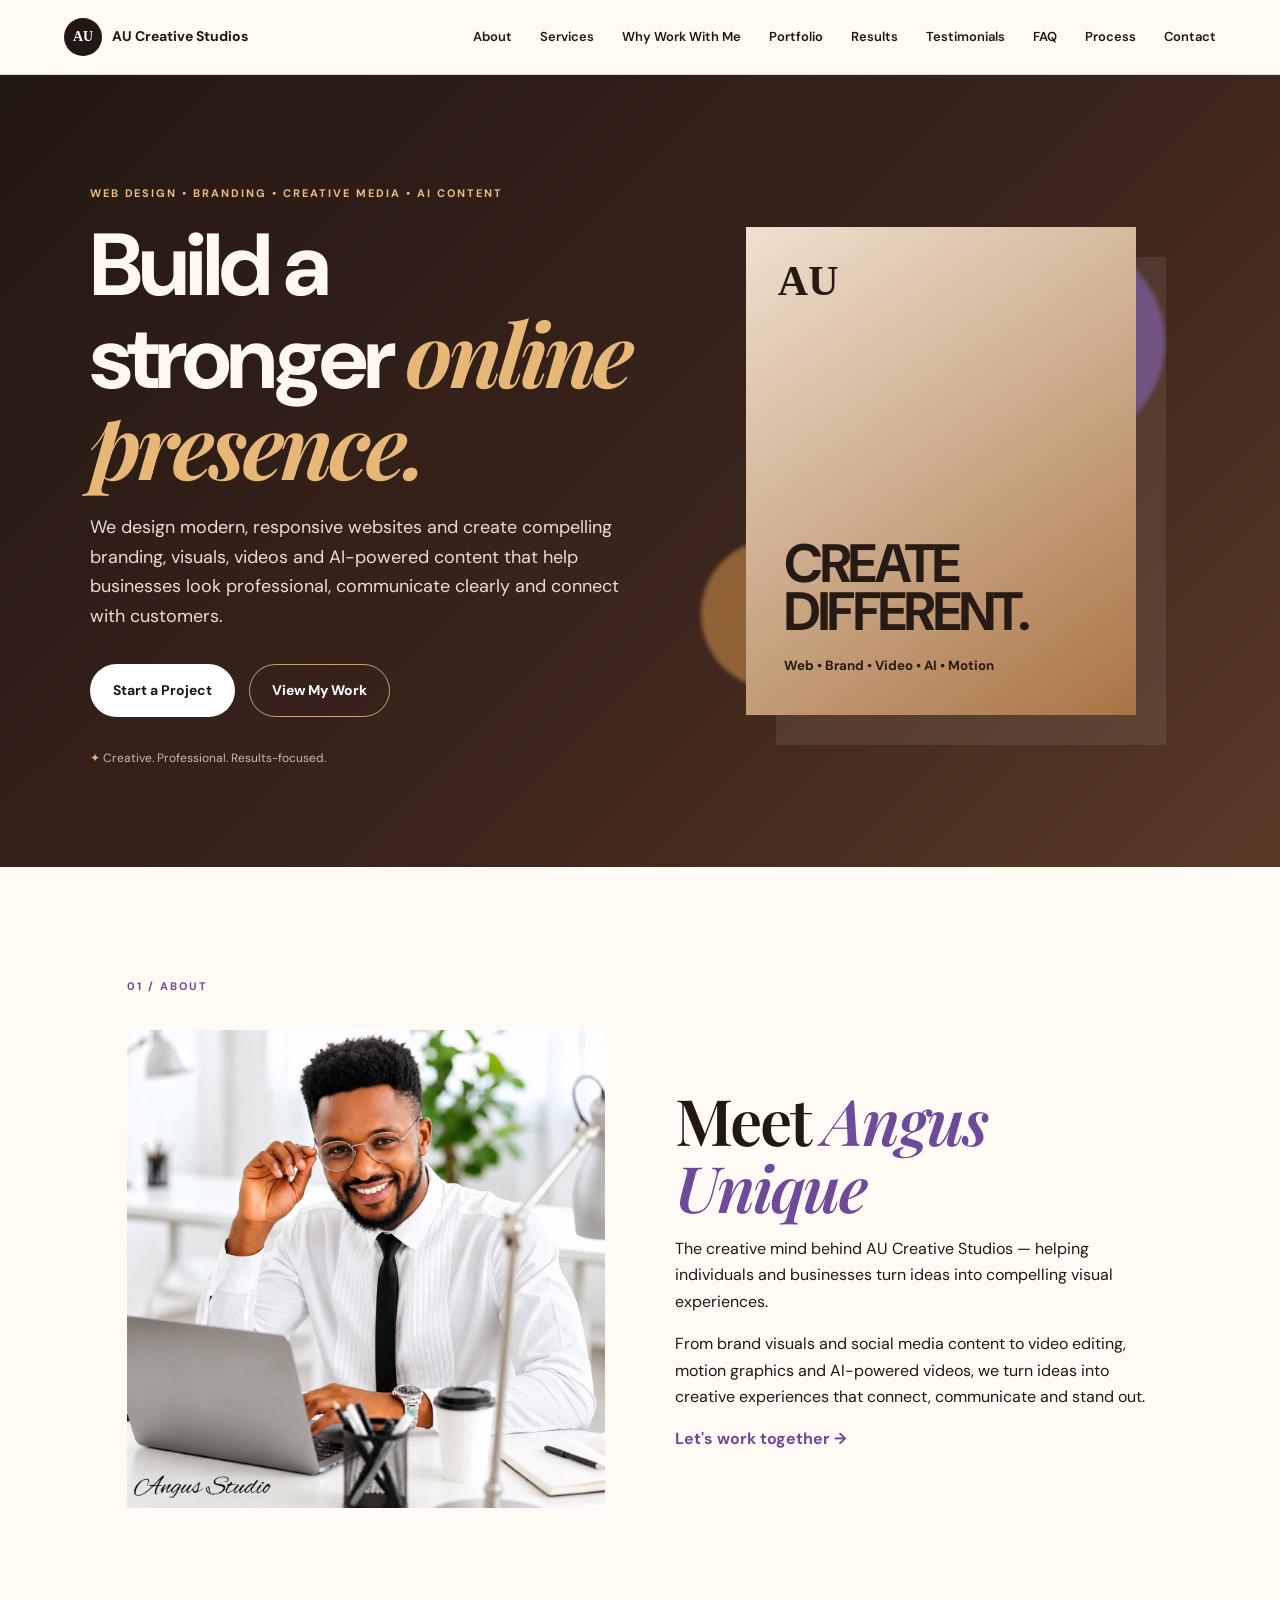
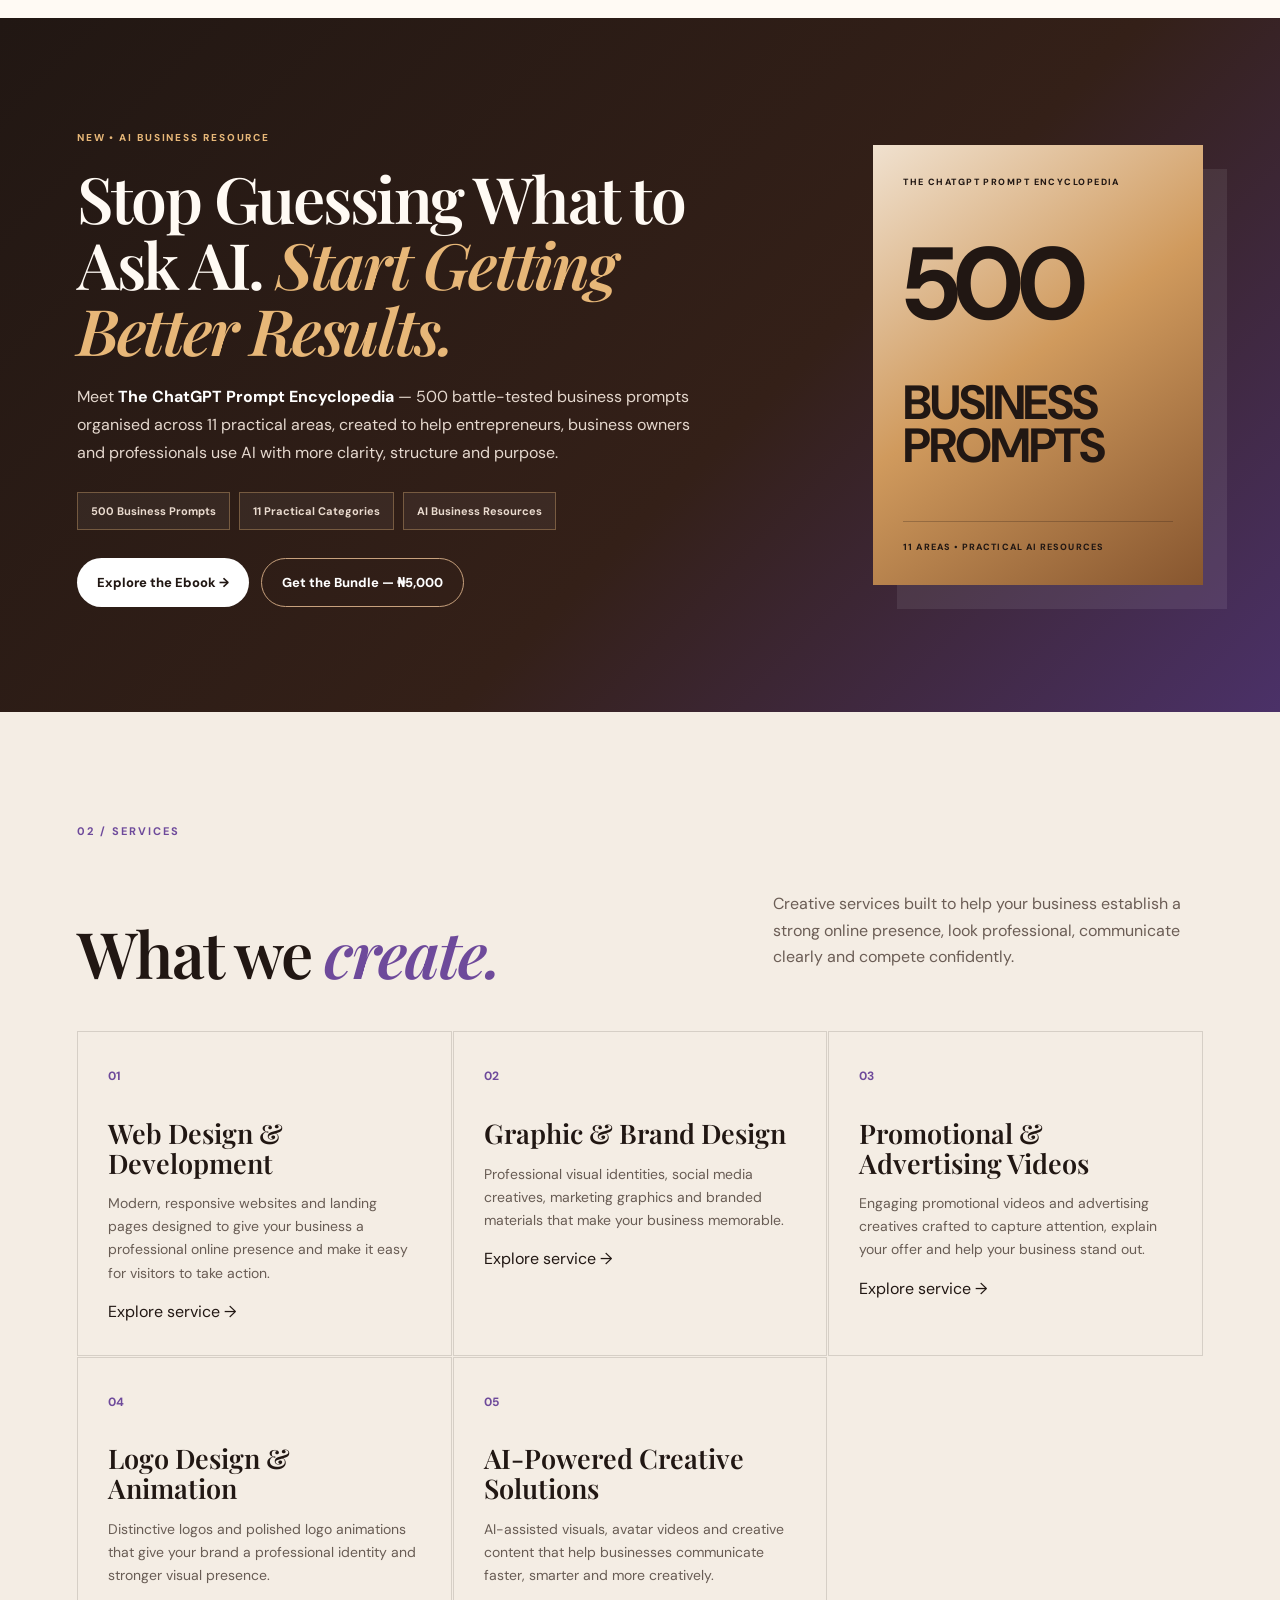
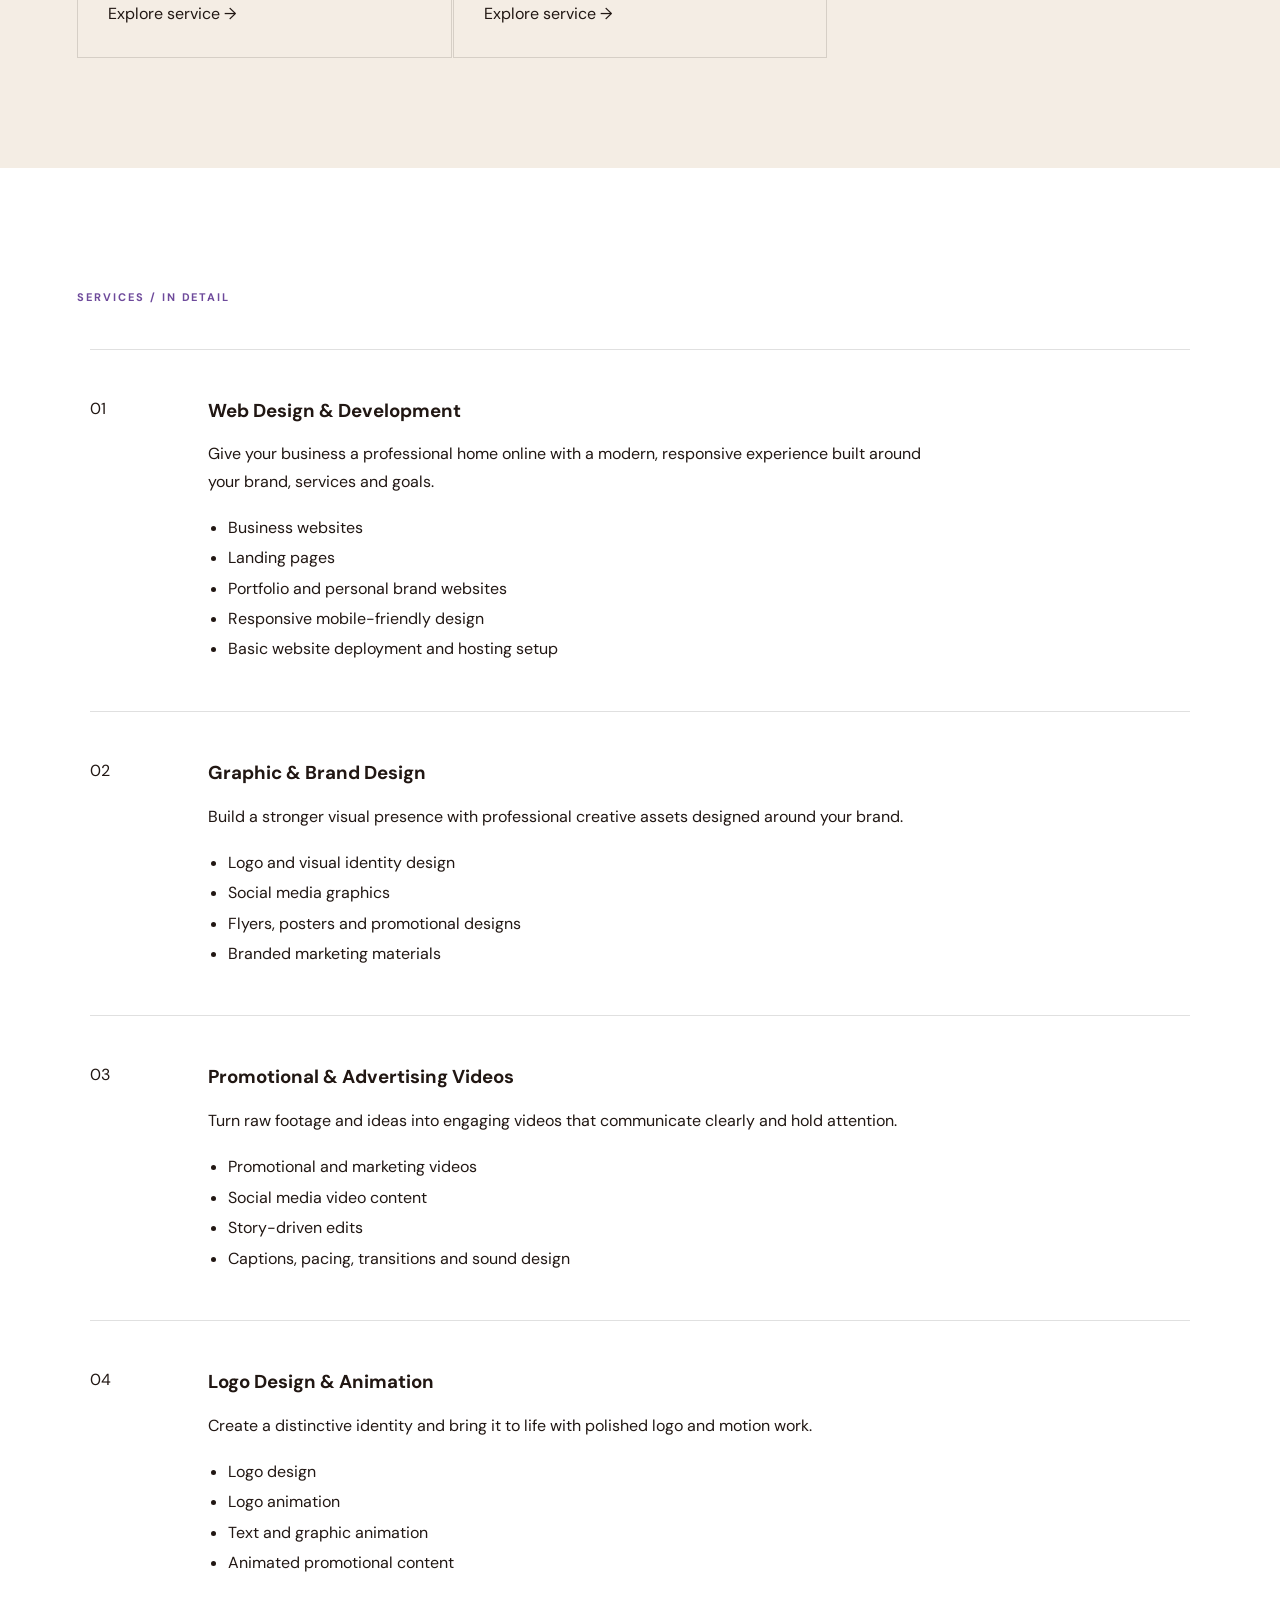
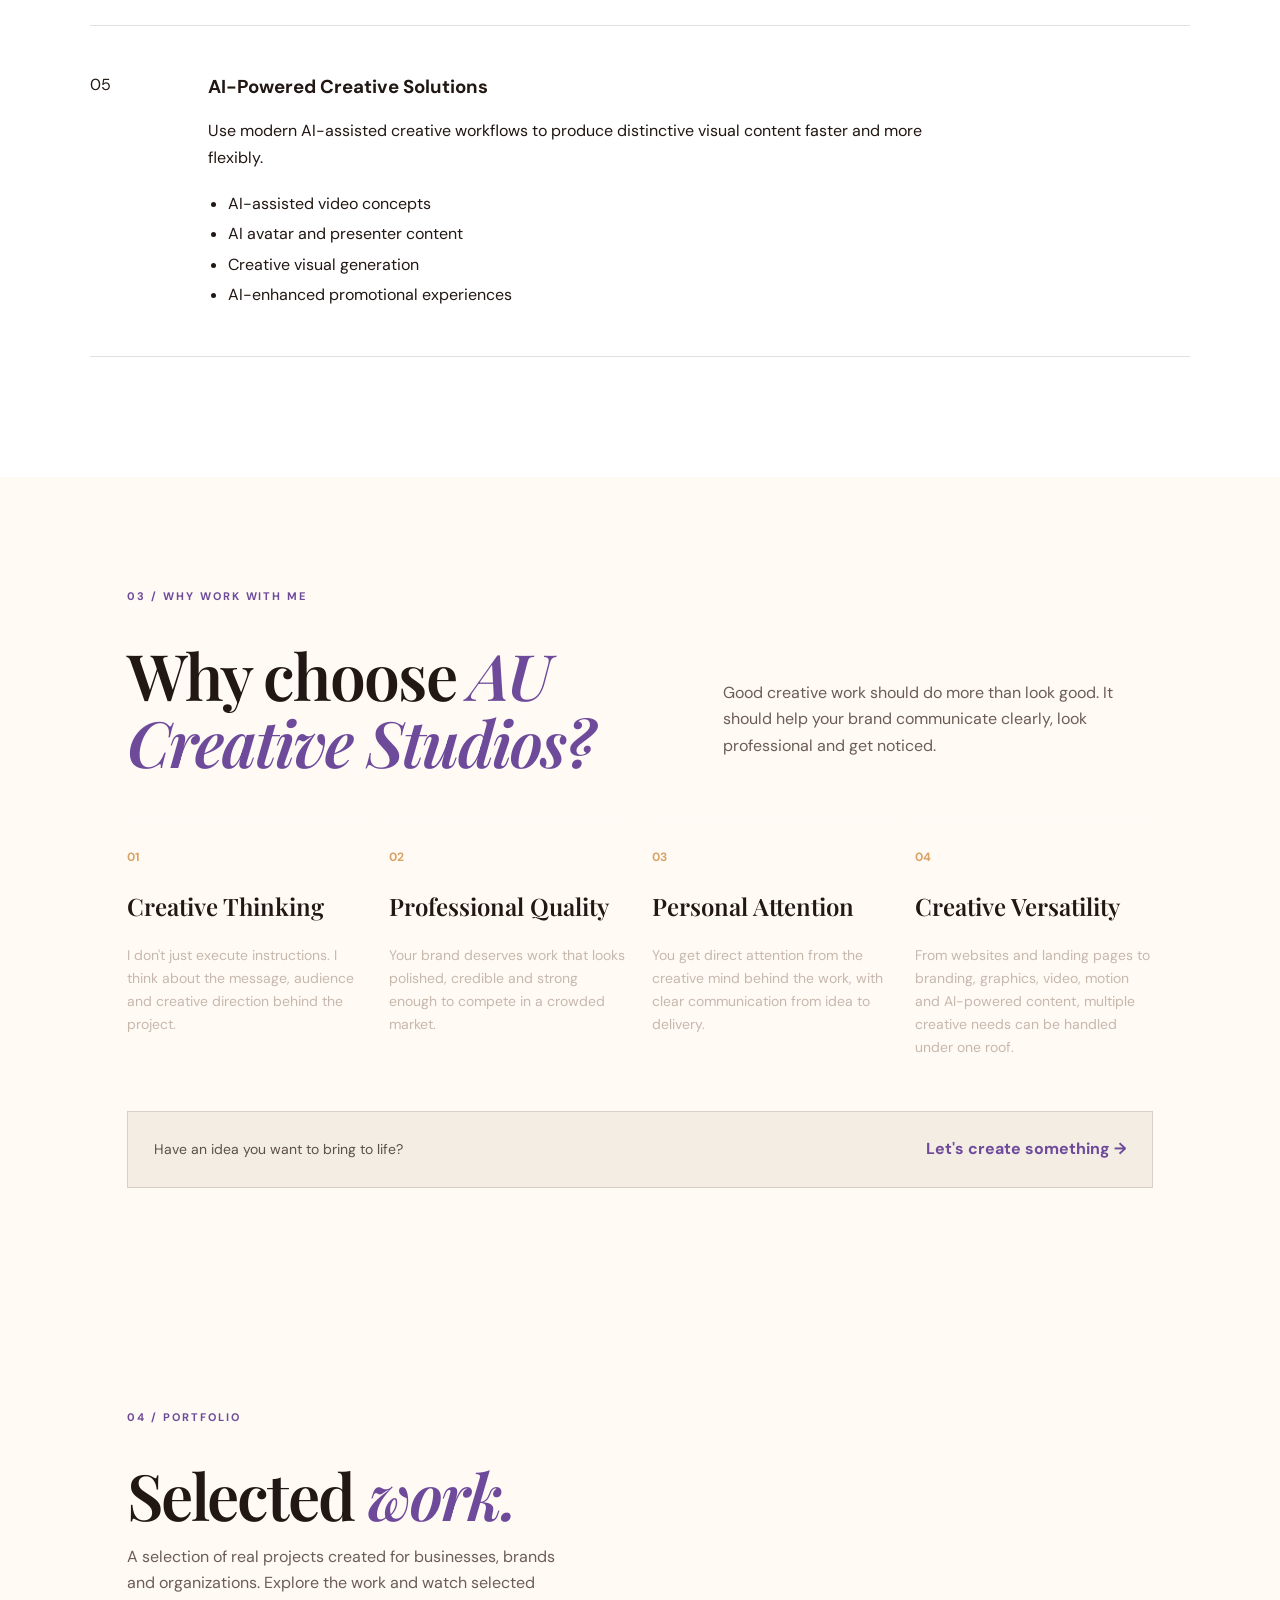
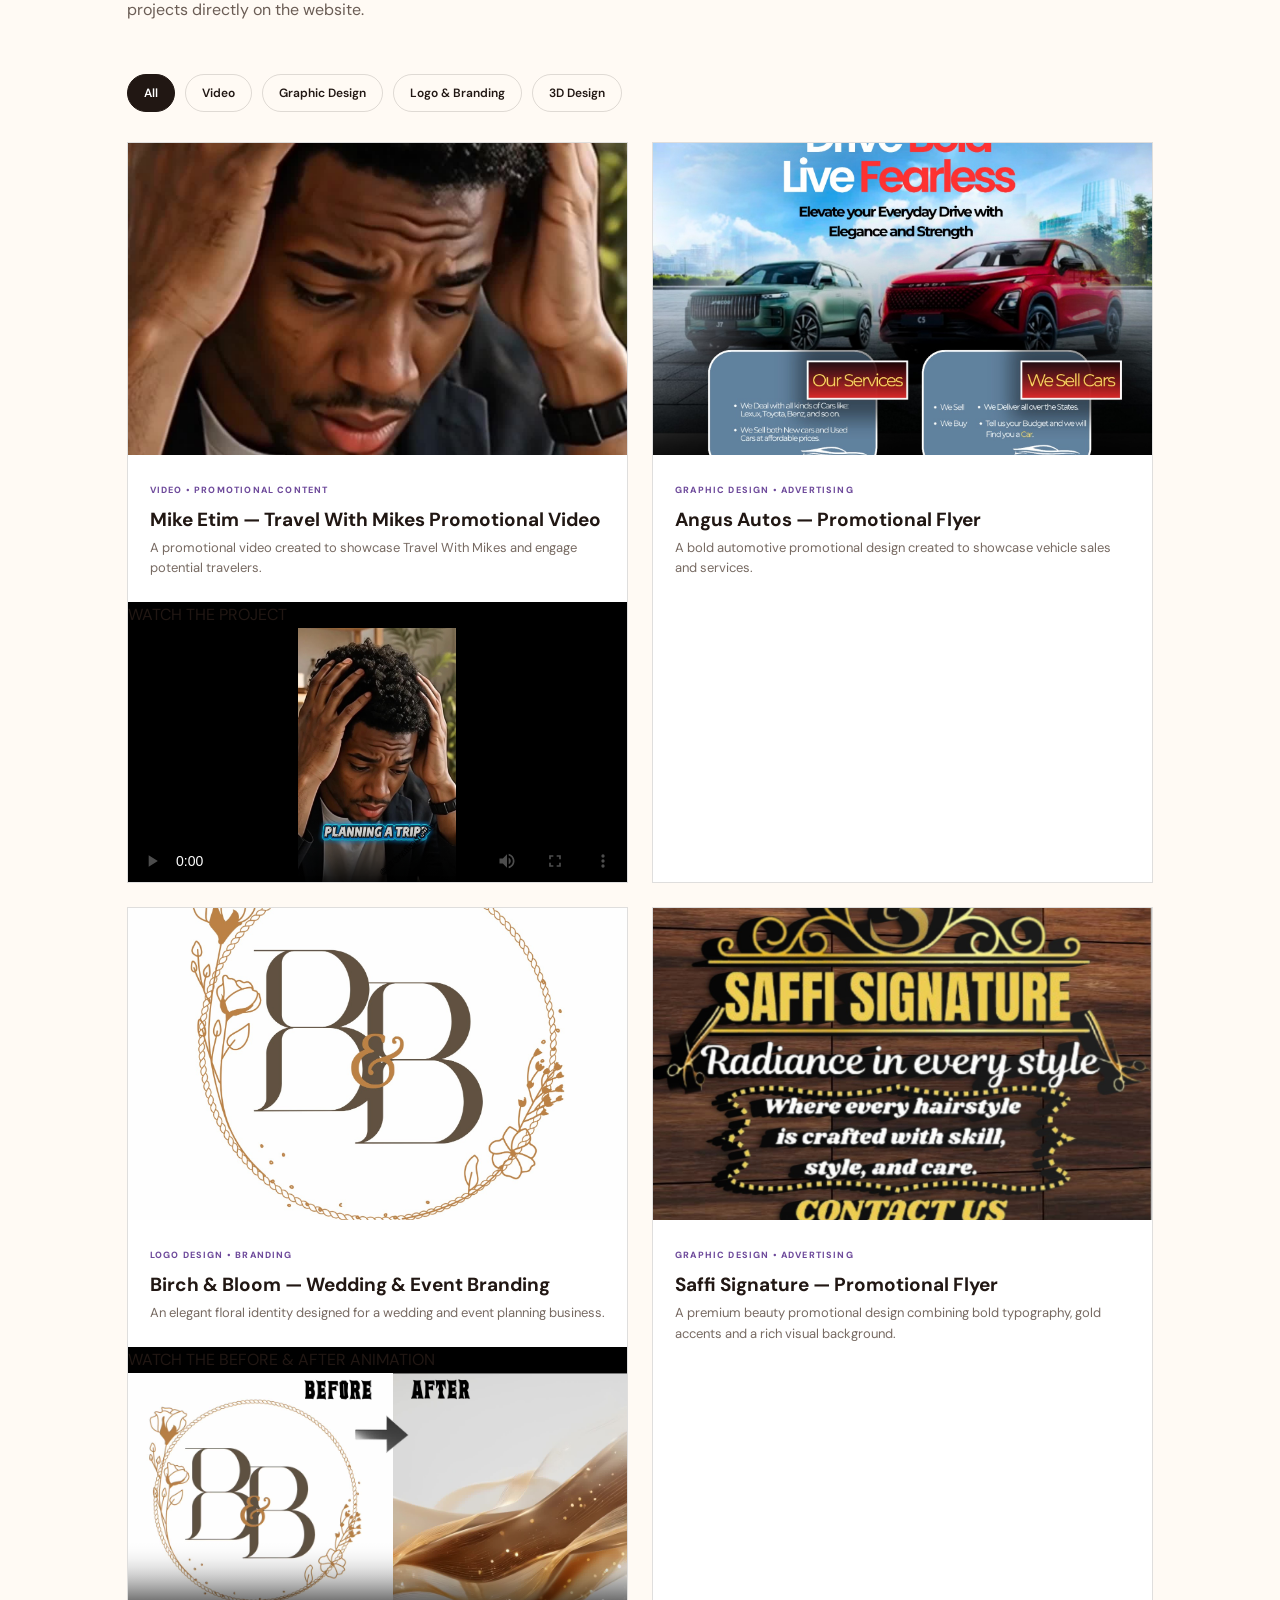
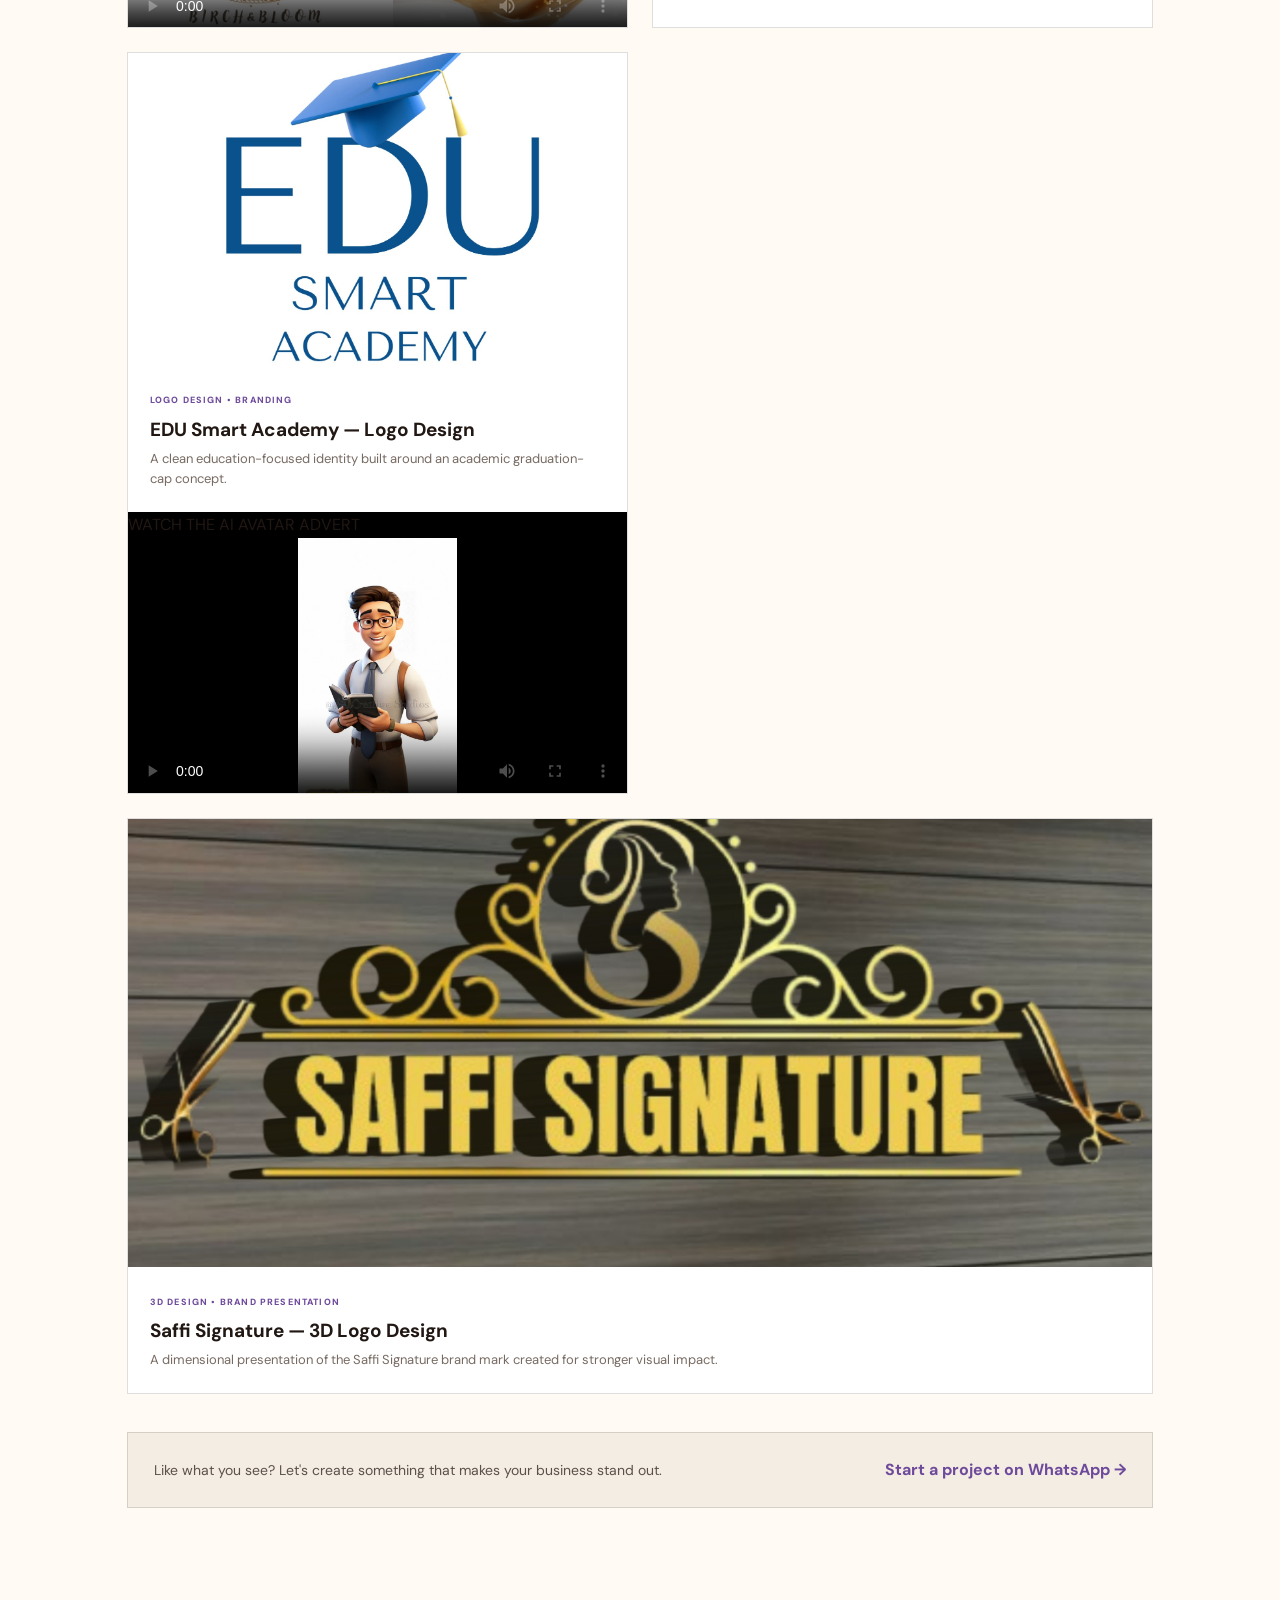
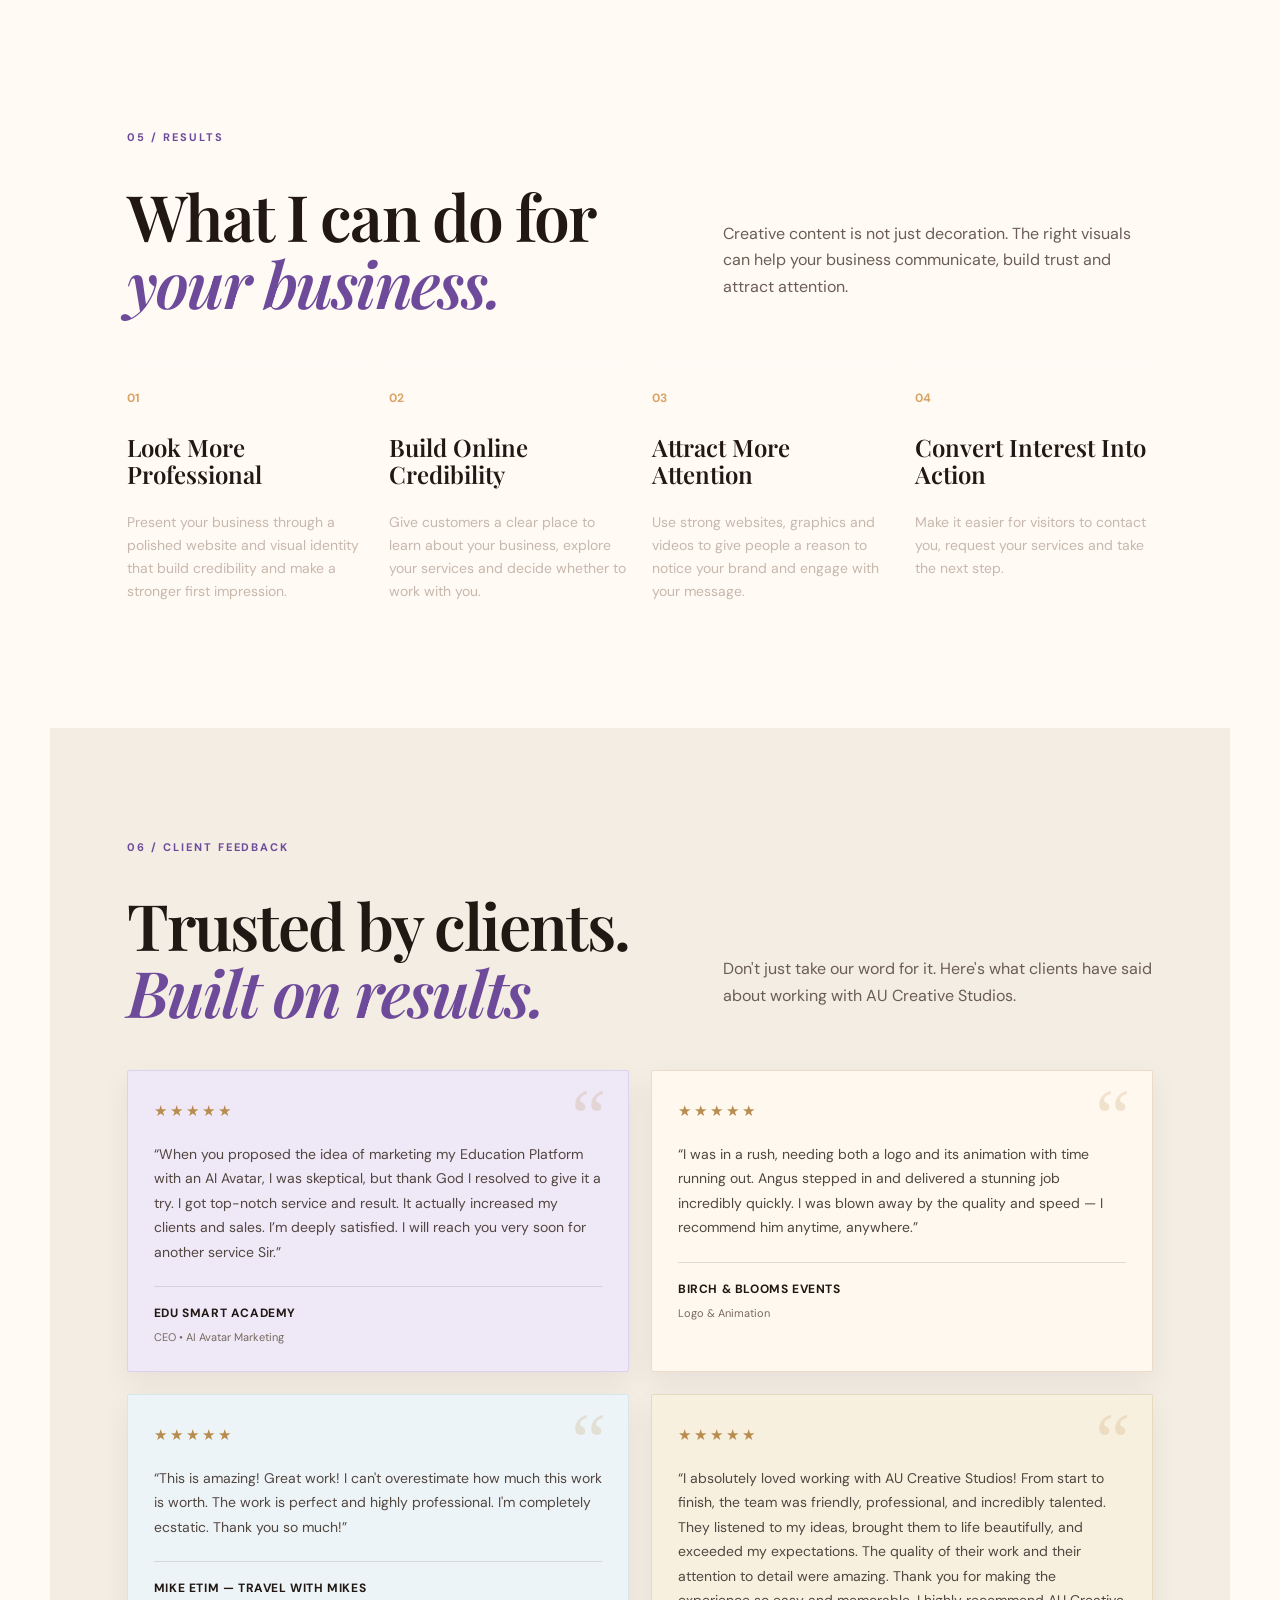
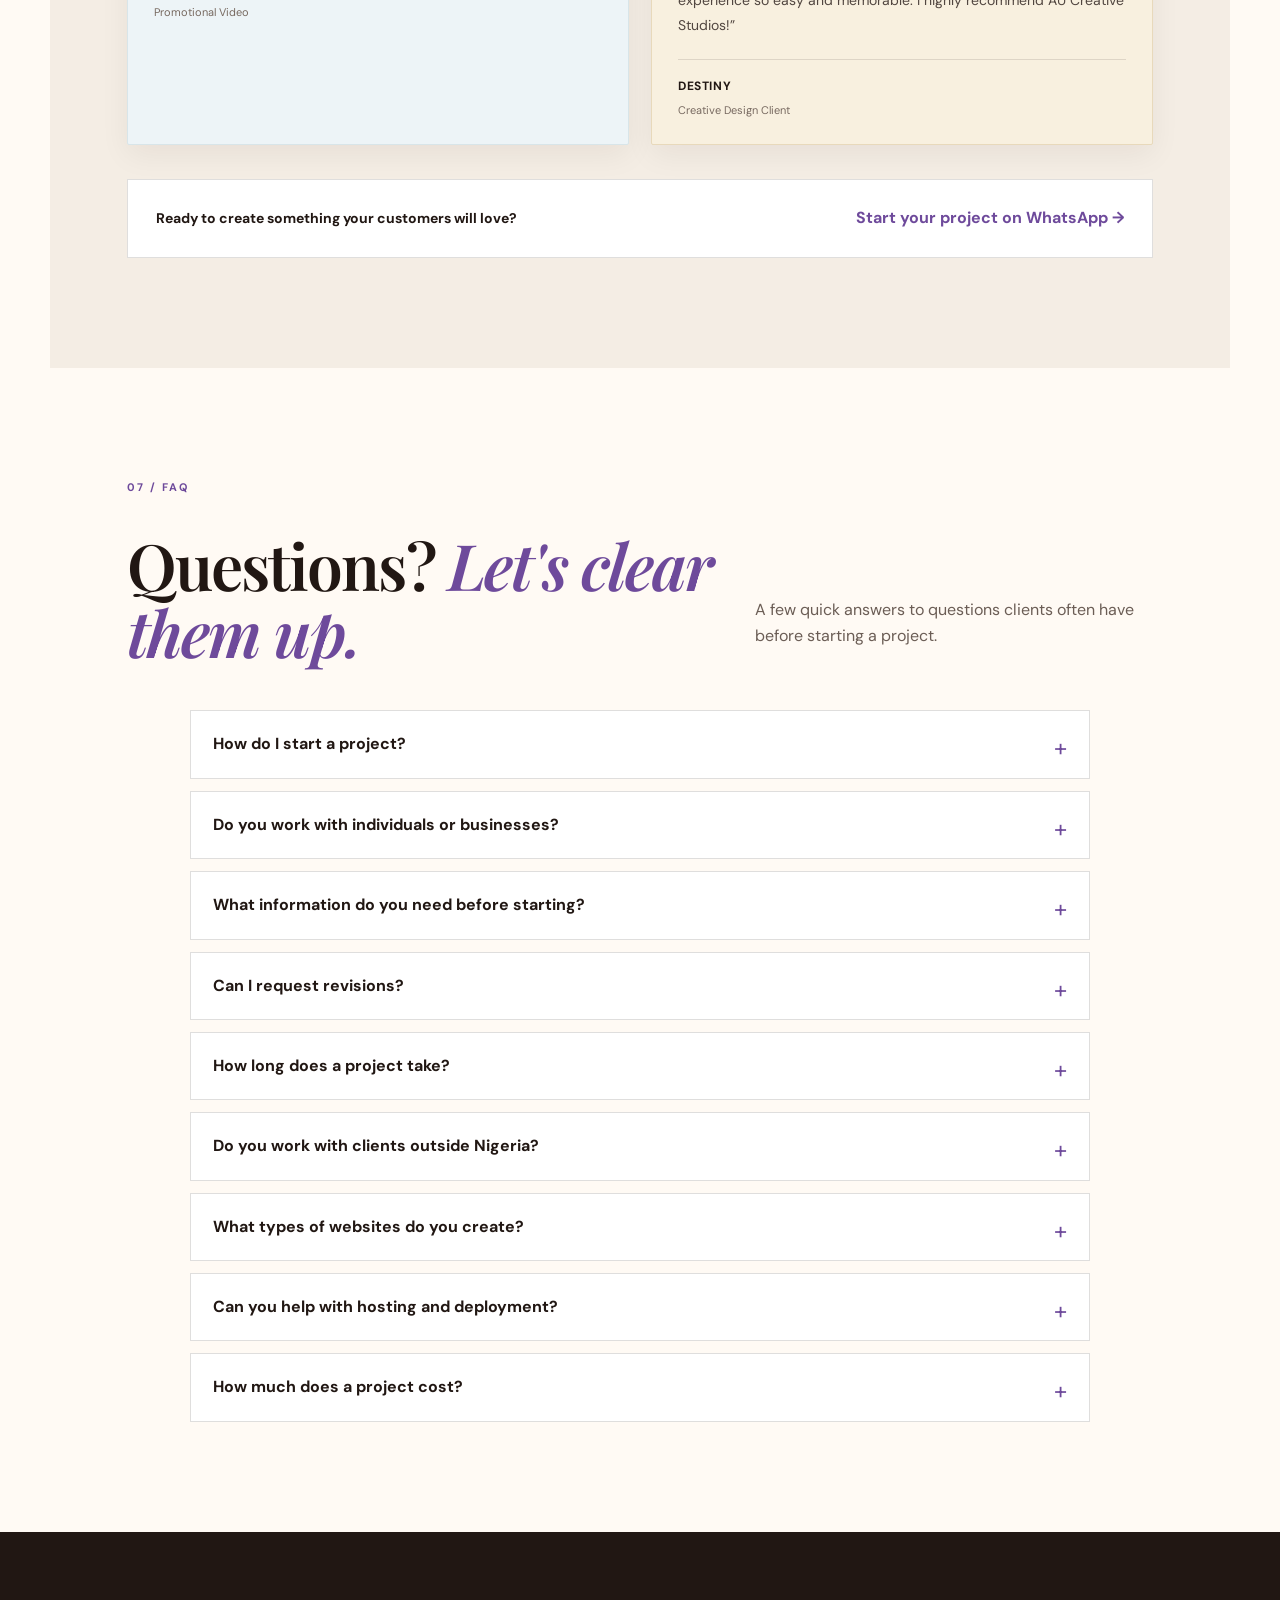
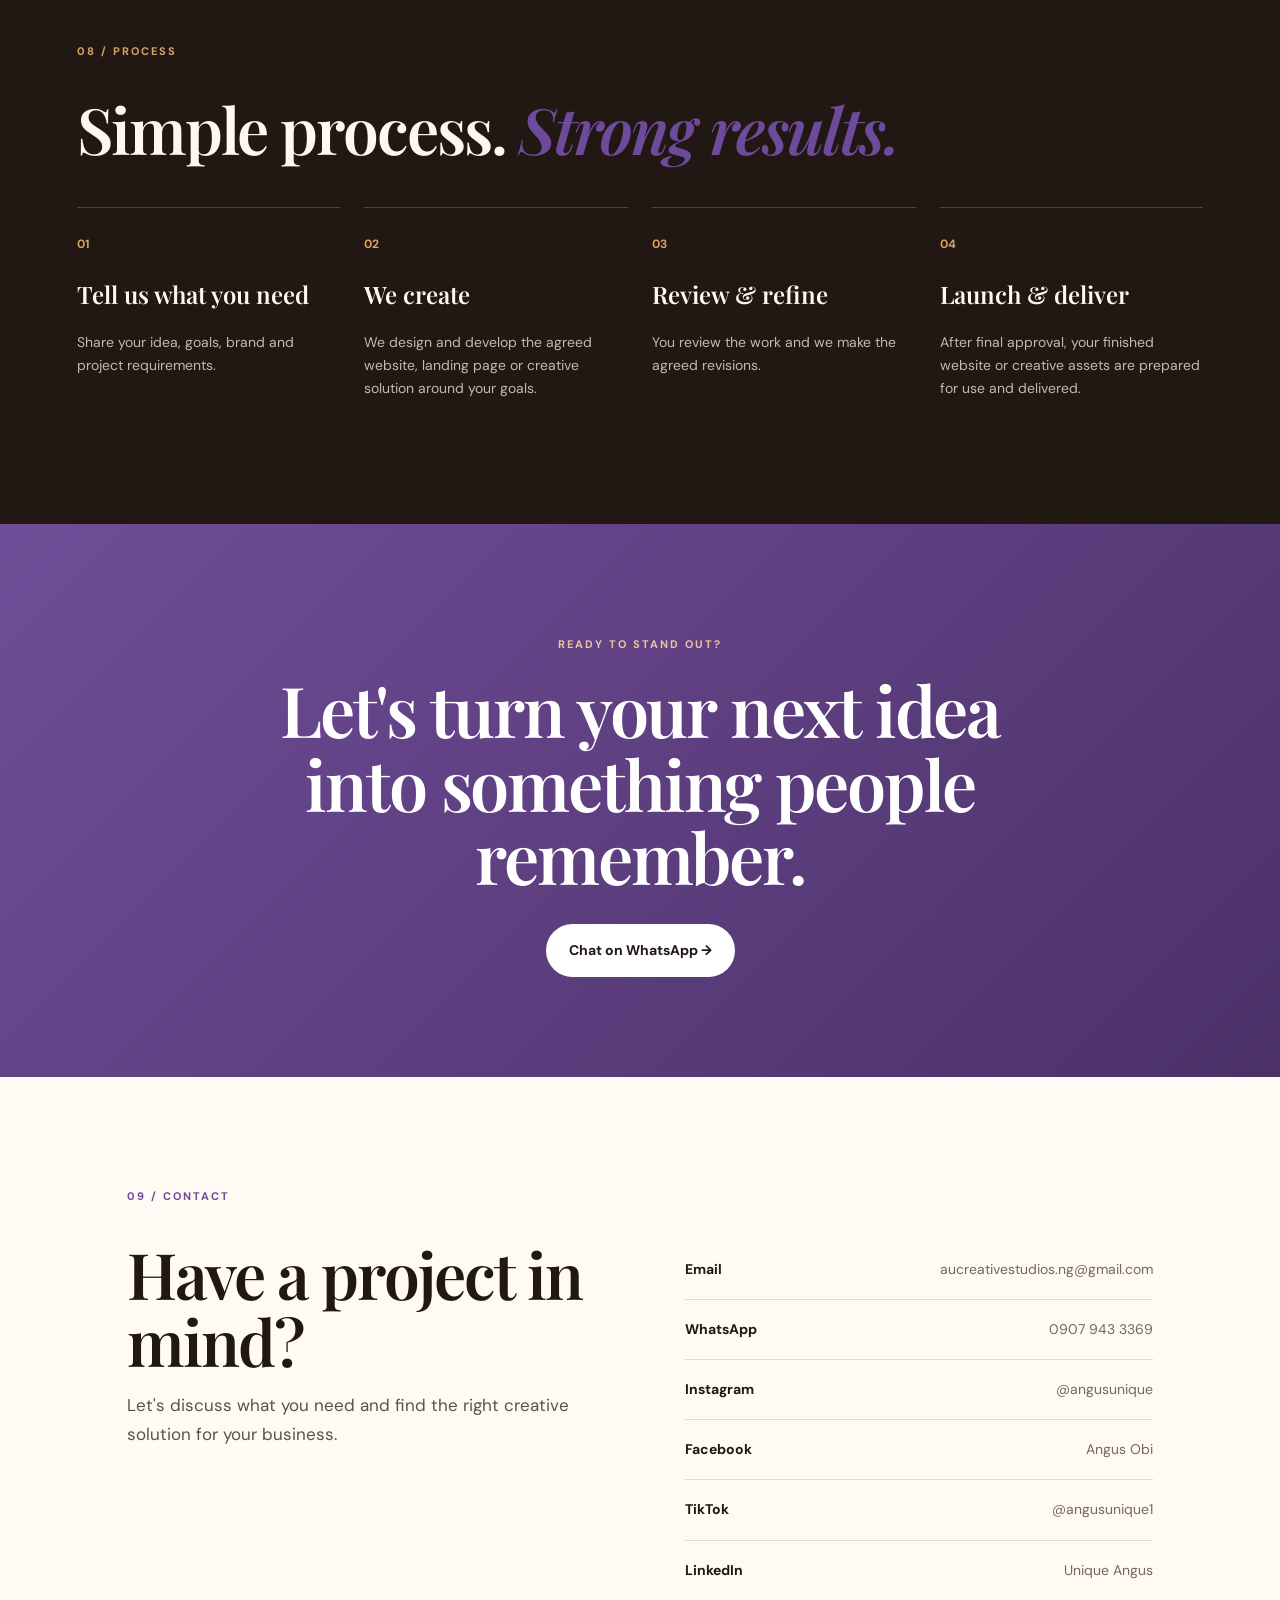
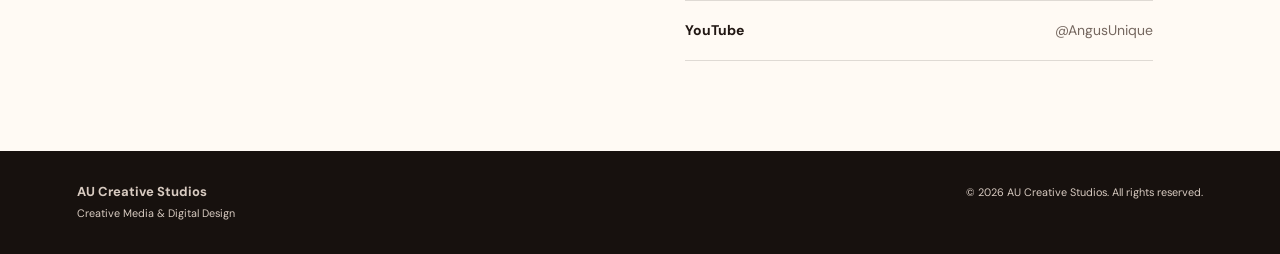
==== commit e3944c70: "Add ebook feature and landing page links" ====
--- a/index.html
+++ b/index.html
@@ -145,6 +145,23 @@
 
 
 
+    <!-- EBOOK FEATURE — NEW ADDITION ONLY -->
+    <section id="ebook" class="ebook-feature">
+      <div class="ebook-feature-inner">
+        <div class="ebook-feature-copy">
+          <span class="ebook-kicker">NEW • AI BUSINESS RESOURCE</span>
+          <h2>Stop Guessing What to Ask AI. <em>Start Getting Better Results.</em></h2>
+          <p>Meet <strong>The ChatGPT Prompt Encyclopedia</strong> — 500 battle-tested business prompts organised across 11 practical areas, created to help entrepreneurs, business owners and professionals use AI with more clarity, structure and purpose.</p>
+          <div class="ebook-highlights"><span>500 Business Prompts</span><span>11 Practical Categories</span><span>AI Business Resources</span></div>
+          <div class="ebook-actions">
+  <a class="ebook-btn ebook-btn-primary" href="https://angusunique.com/ai-business-bundle">Explore the Ebook →</a>
+  <a class="ebook-btn ebook-btn-secondary" href="https://angusunique.com/ai-business-bundle#offer">Get the Bundle — ₦5,000</a>
+</div>
+        </div>
+        <div class="ebook-feature-card" aria-label="The ChatGPT Prompt Encyclopedia"><div class="ebook-card-top">THE CHATGPT PROMPT ENCYCLOPEDIA</div><div class="ebook-card-number">500</div><div class="ebook-card-title">BUSINESS<br>PROMPTS</div><div class="ebook-card-bottom">11 AREAS • PRACTICAL AI RESOURCES</div></div>
+      </div>
+    </section>
+
     <section id="services" class="section services">
   <div class="section-tag">02 / SERVICES</div>
 
--- a/style.css
+++ b/style.css
@@ -552,3 +552,7 @@
     grid-column: auto;
   }
 }
+
+
+/* EBOOK FEATURE — isolated addition; existing styles untouched */
+.ebook-feature{background:linear-gradient(135deg,#211713 0%,#342018 58%,#4b3168 100%);color:#fffaf4;padding:clamp(70px,9vw,105px) 6vw;overflow:hidden}.ebook-feature-inner{max-width:var(--max);margin:0 auto;display:grid;grid-template-columns:minmax(0,1.2fr) minmax(280px,.8fr);gap:60px;align-items:center}.ebook-kicker{display:inline-block;color:#e7b778;font-size:10px;letter-spacing:.19em;font-weight:800;margin-bottom:18px}.ebook-feature h2{max-width:780px;margin:0 0 20px;font:600 clamp(38px,5vw,64px)/1.03 "Playfair Display",serif;letter-spacing:-.035em}.ebook-feature h2 em{color:#e7b778;font-style:italic}.ebook-feature-copy>p{max-width:700px;margin:0;color:#e5d8ce;font-size:16px;line-height:1.75}.ebook-feature-copy>p strong{color:#fff}.ebook-highlights{display:flex;flex-wrap:wrap;gap:9px;margin:25px 0 28px}.ebook-highlights span{padding:9px 13px;border:1px solid rgba(231,183,120,.35);background:rgba(255,255,255,.05);color:#eadbcf;font-size:11px;font-weight:700}.ebook-actions{display:flex;flex-wrap:wrap;gap:12px}.ebook-btn{display:inline-flex;align-items:center;justify-content:center;min-height:48px;padding:13px 20px;border-radius:999px;font-size:13px;font-weight:800}.ebook-btn-primary{background:#fff;color:#211713}.ebook-btn-secondary{border:1px solid #c8a17d;color:#fff}.ebook-feature-card{position:relative;width:min(330px,100%);aspect-ratio:3/4;justify-self:end;padding:30px;display:flex;flex-direction:column;justify-content:space-between;background:linear-gradient(145deg,#f0e1cf 0%,#d09a5d 48%,#87562f 100%);color:#211713;box-shadow:24px 24px 0 rgba(255,255,255,.08)}.ebook-card-top{font-size:9px;letter-spacing:.16em;font-weight:800}.ebook-card-number{font:700 clamp(70px,8vw,105px)/.8 "DM Sans",sans-serif;letter-spacing:-.07em}.ebook-card-title{font:700 clamp(30px,4vw,48px)/.9 "DM Sans",sans-serif;letter-spacing:-.045em}.ebook-card-bottom{padding-top:18px;border-top:1px solid rgba(33,23,19,.25);font-size:9px;letter-spacing:.12em;font-weight:800}@media(max-width:850px){.ebook-feature-inner{grid-template-columns:1fr;gap:45px}.ebook-feature-card{justify-self:start;width:min(330px,78vw)}}@media(max-width:520px){.ebook-feature{padding:65px 6vw}.ebook-feature h2{font-size:42px}.ebook-actions{display:grid}.ebook-btn{width:100%}.ebook-feature-card{width:78vw;max-width:300px;padding:24px}}
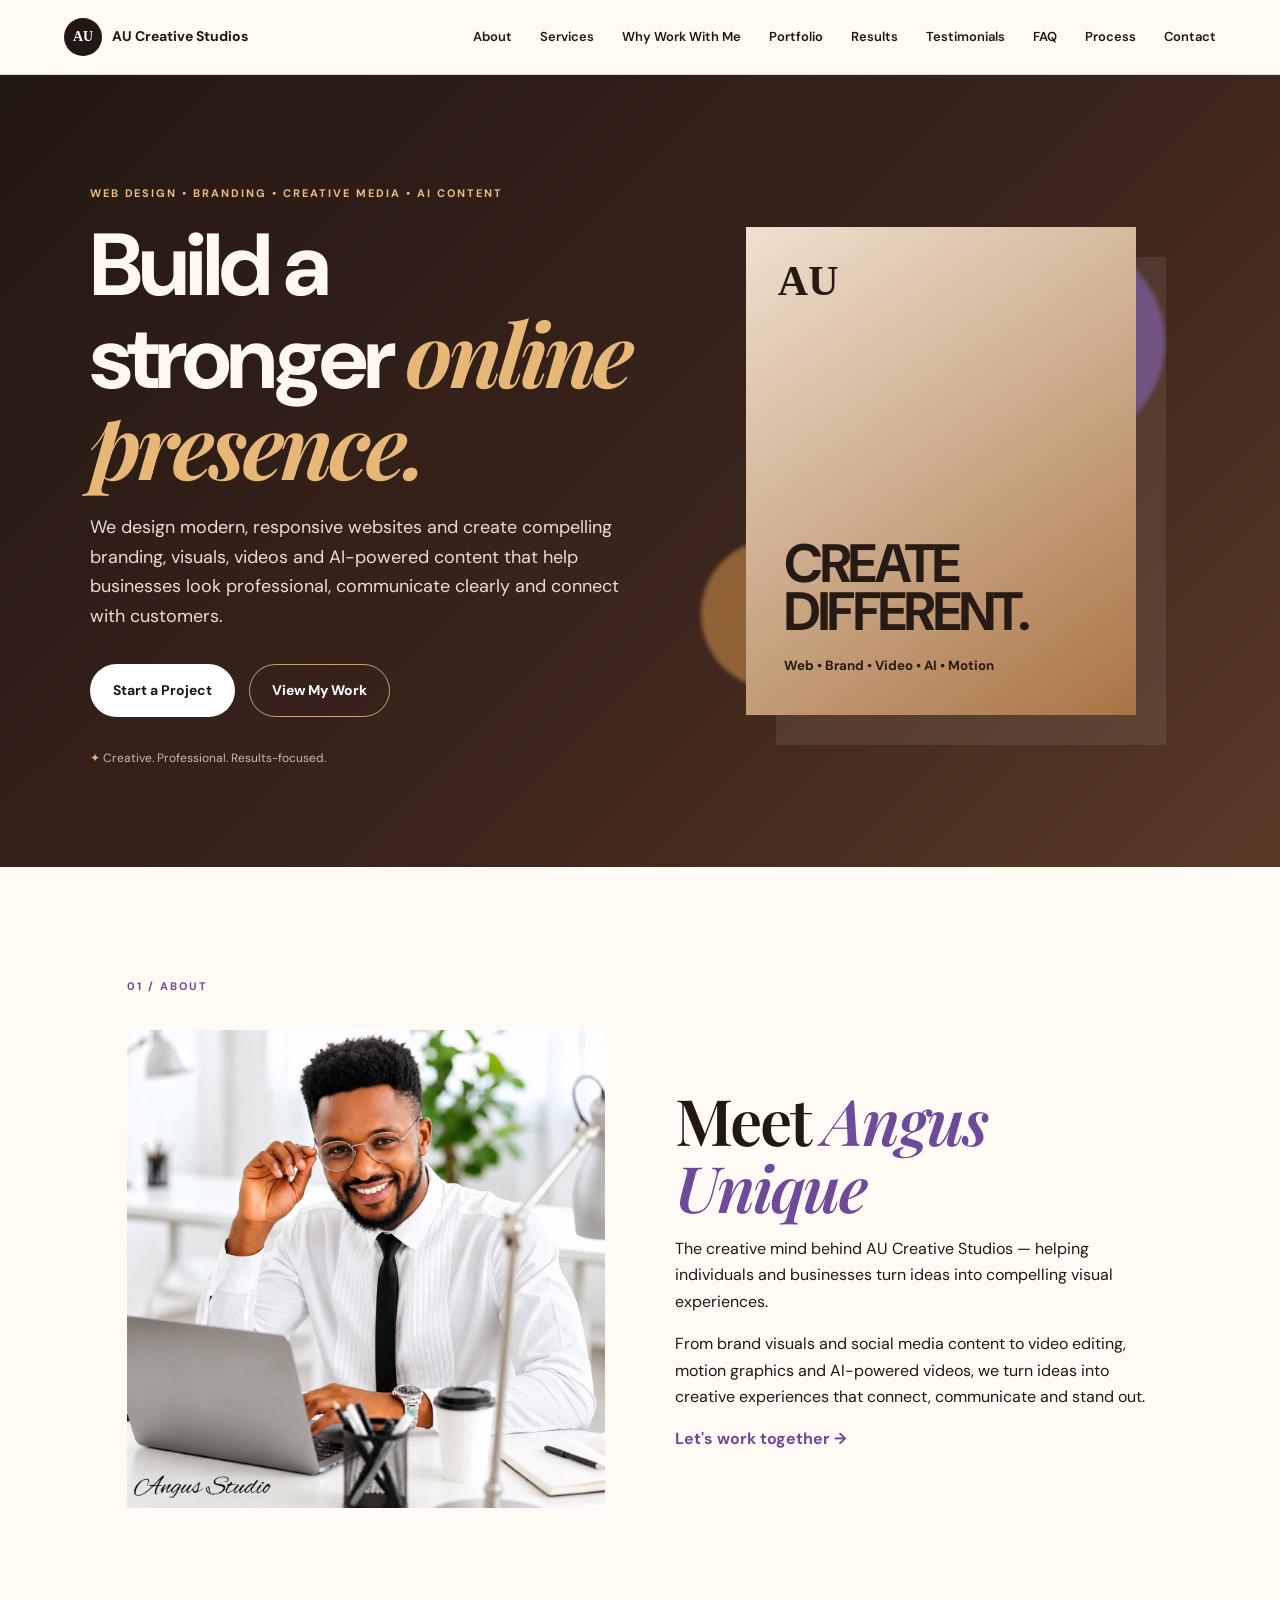
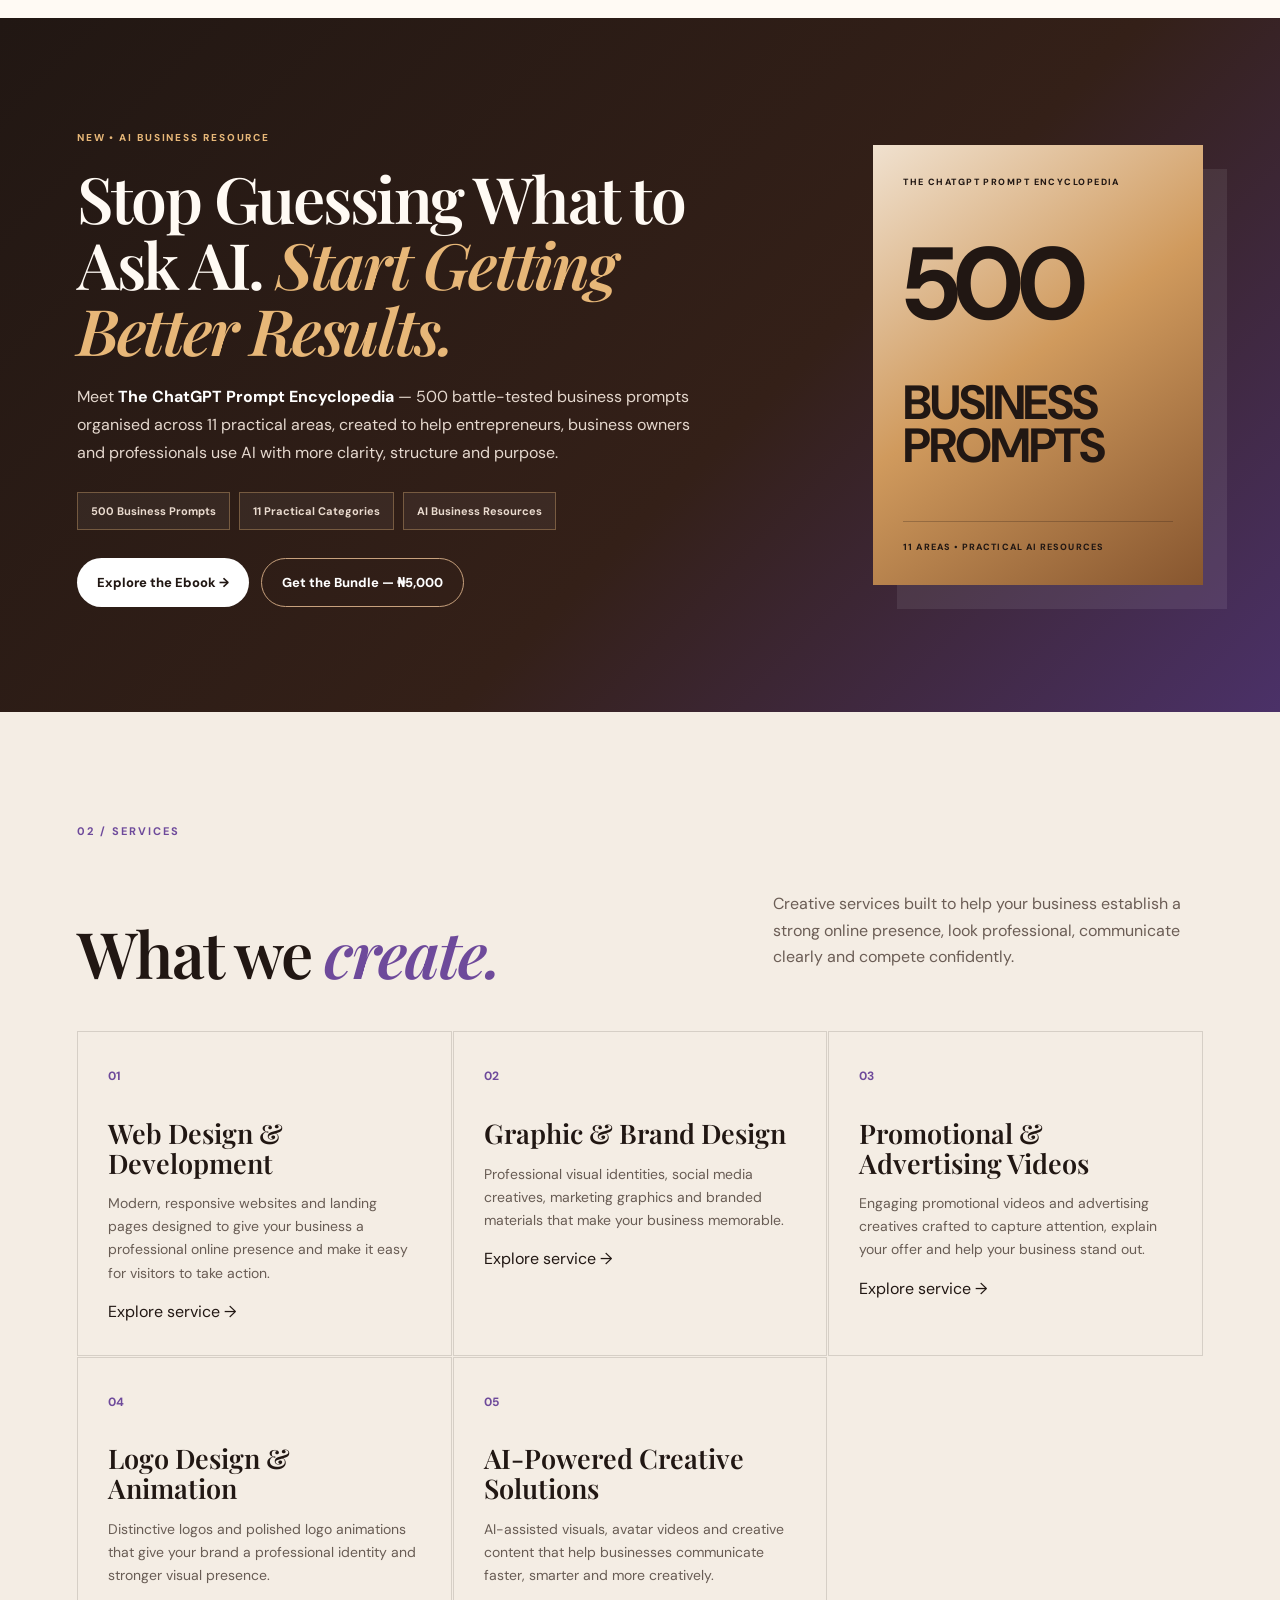
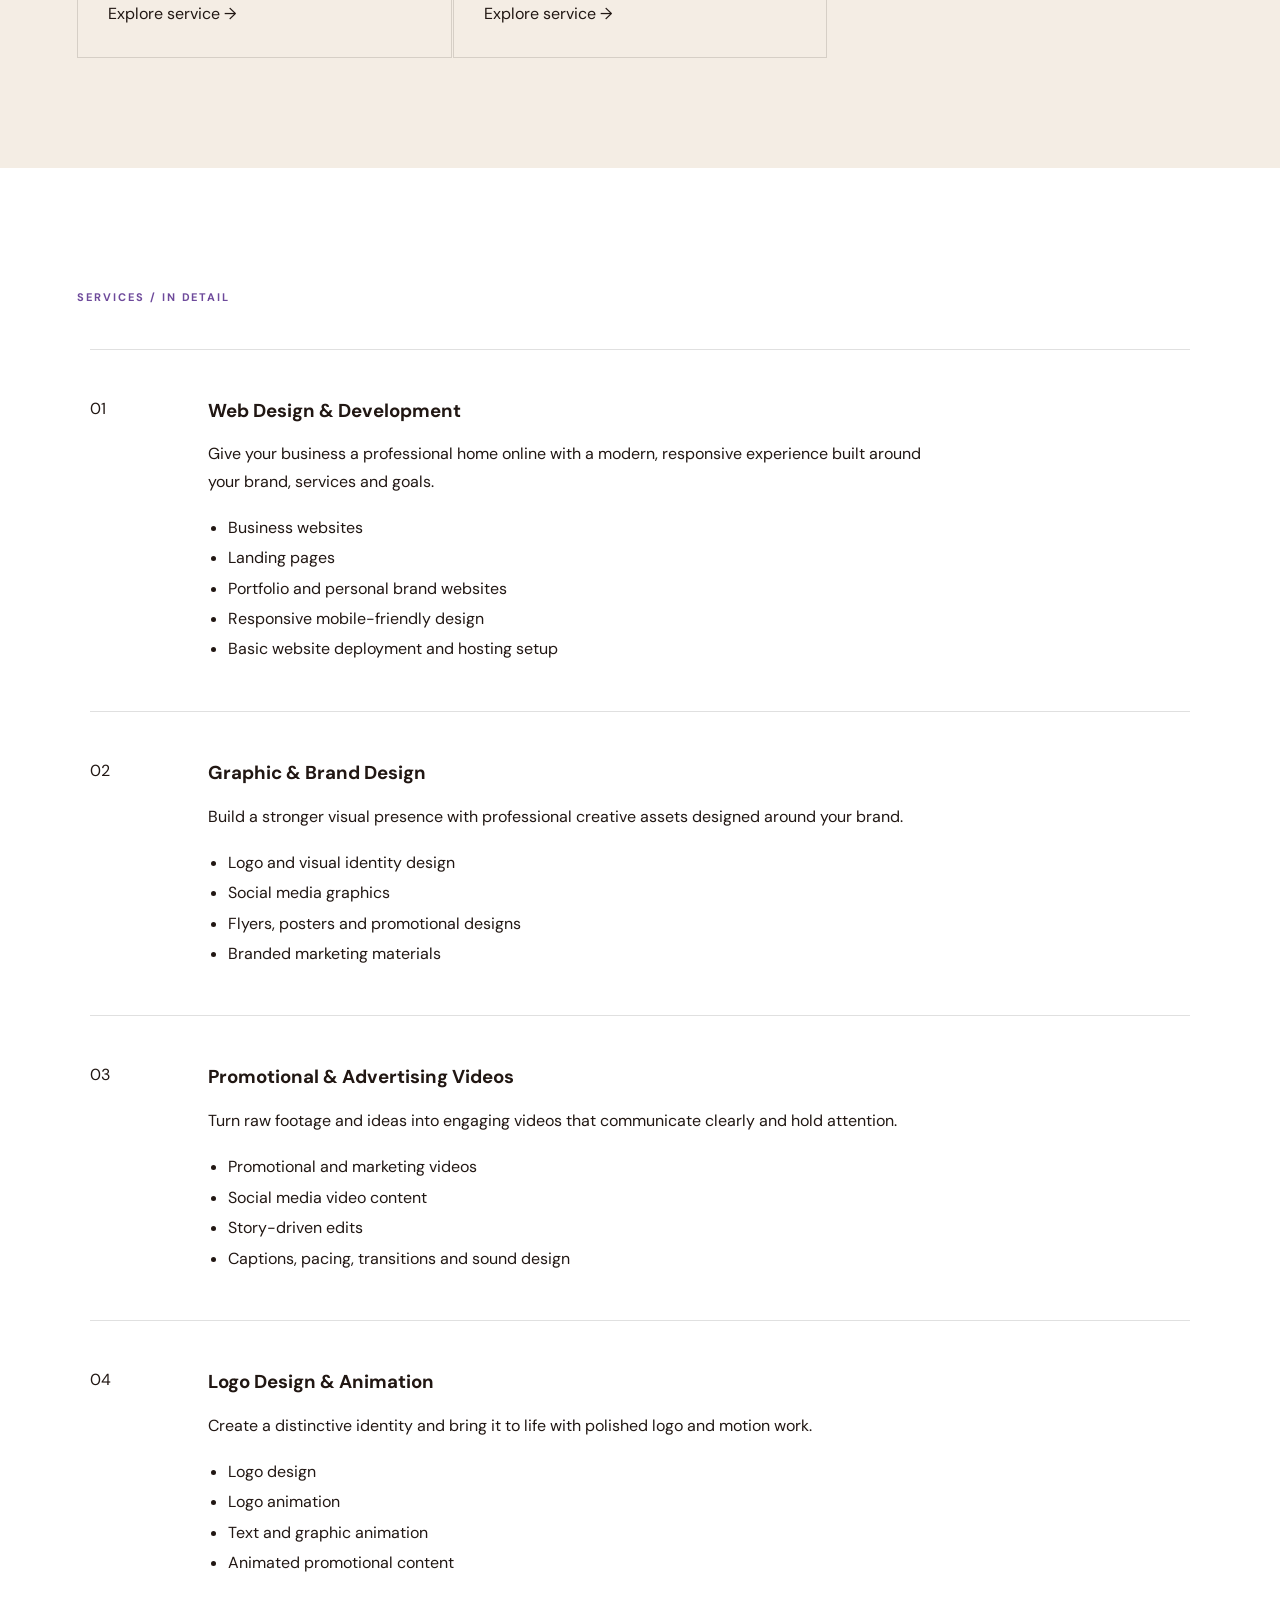
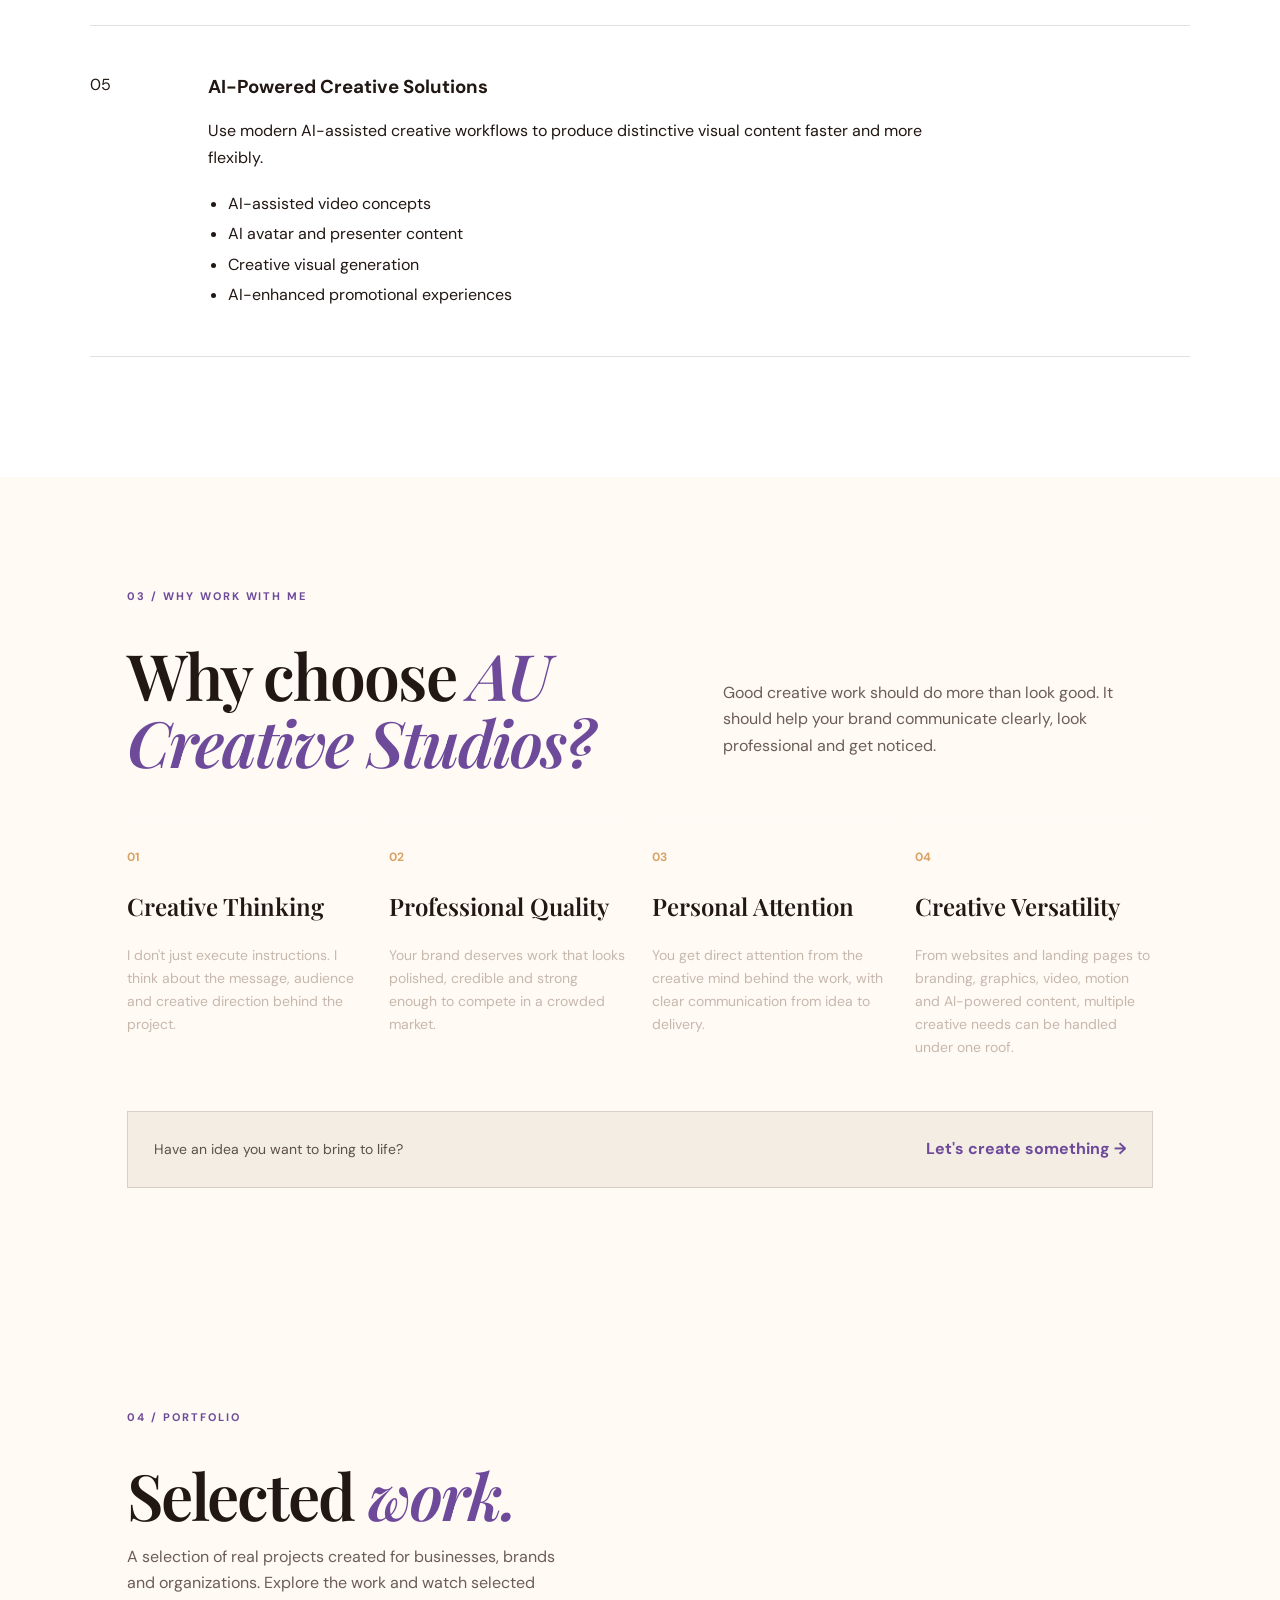
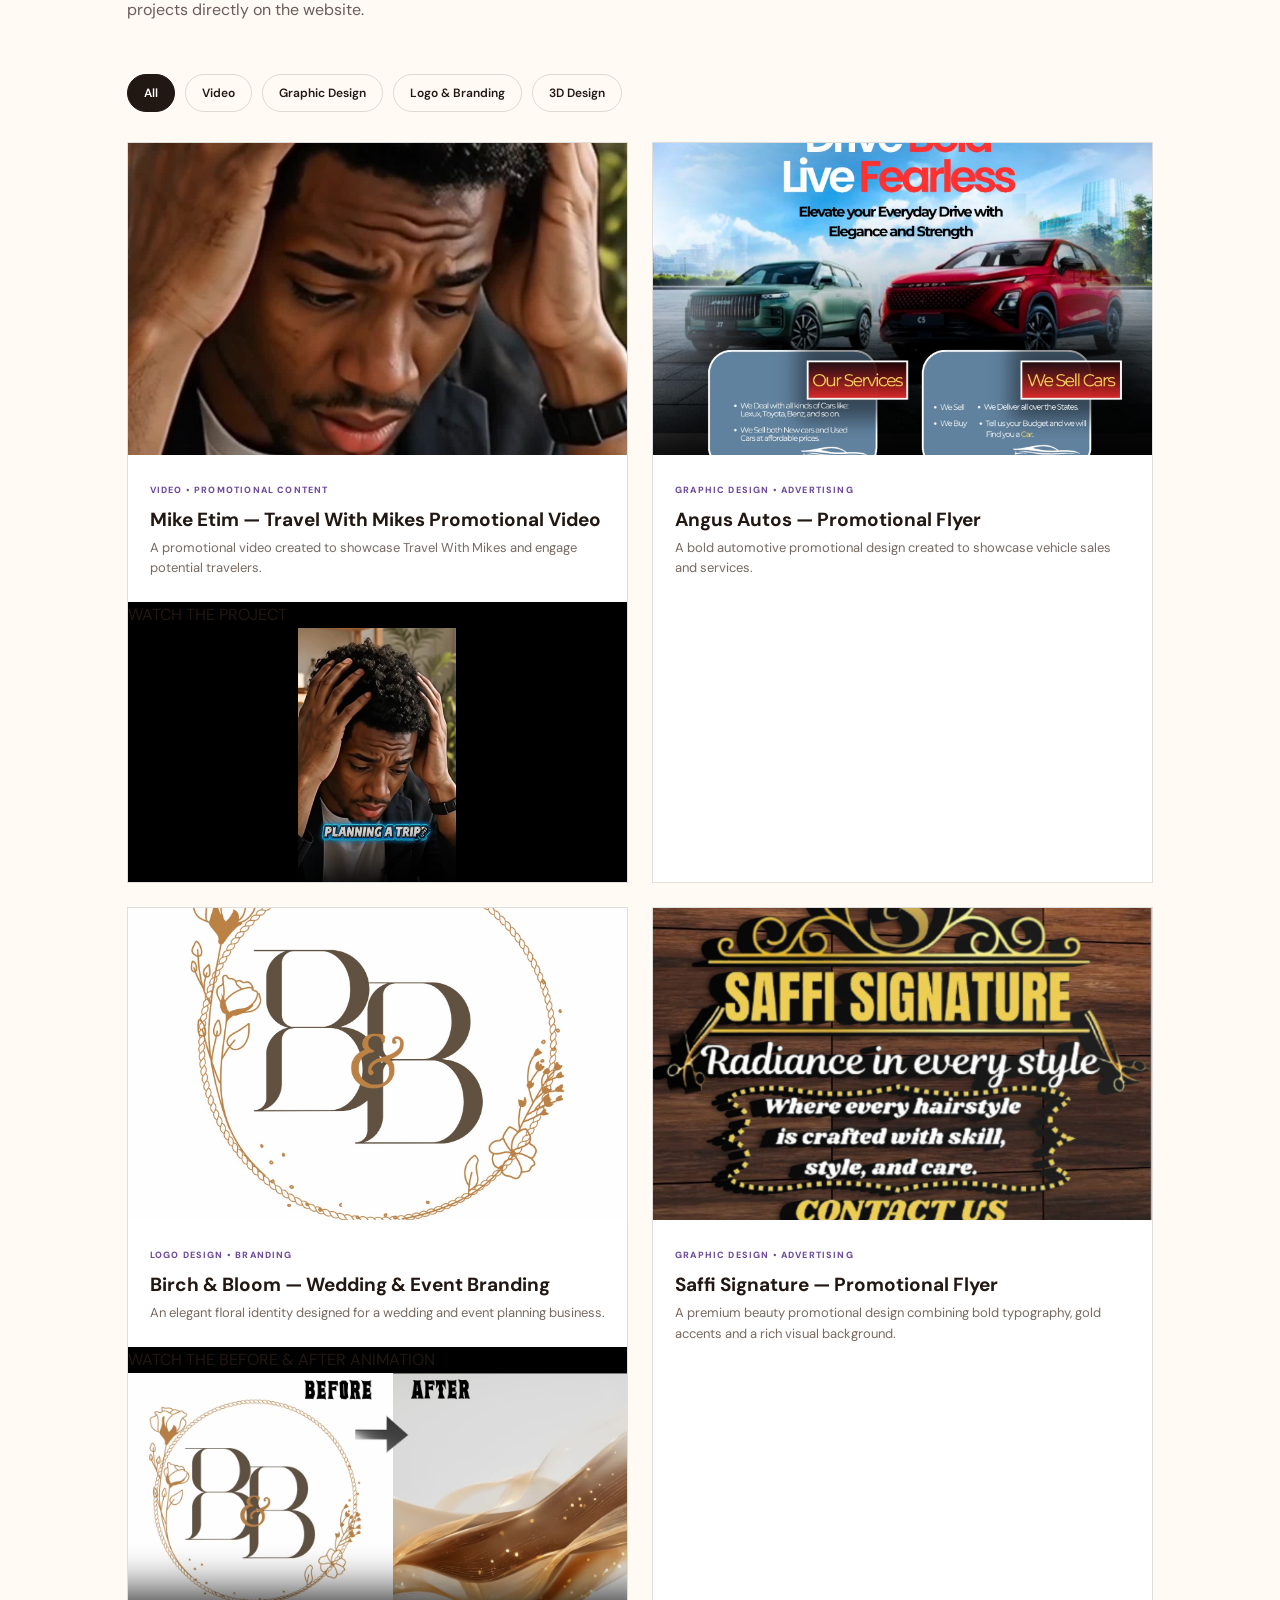
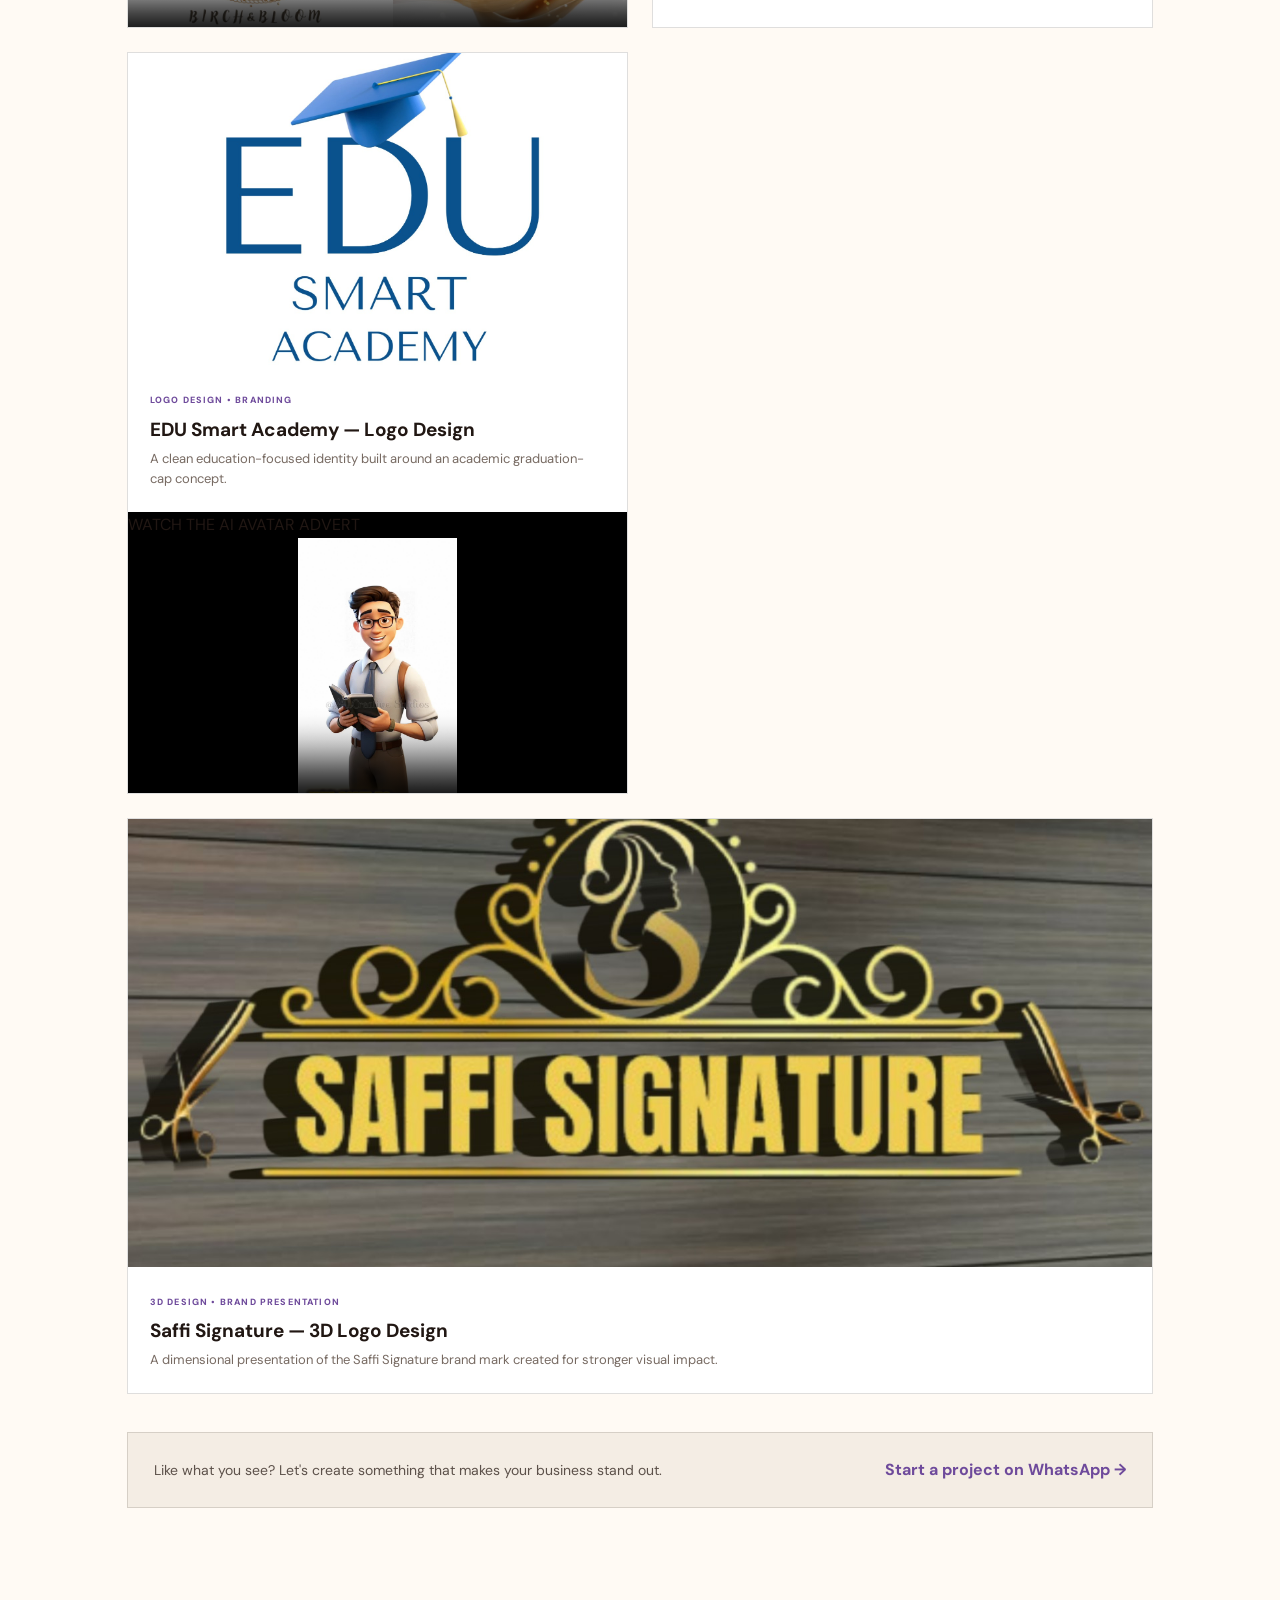
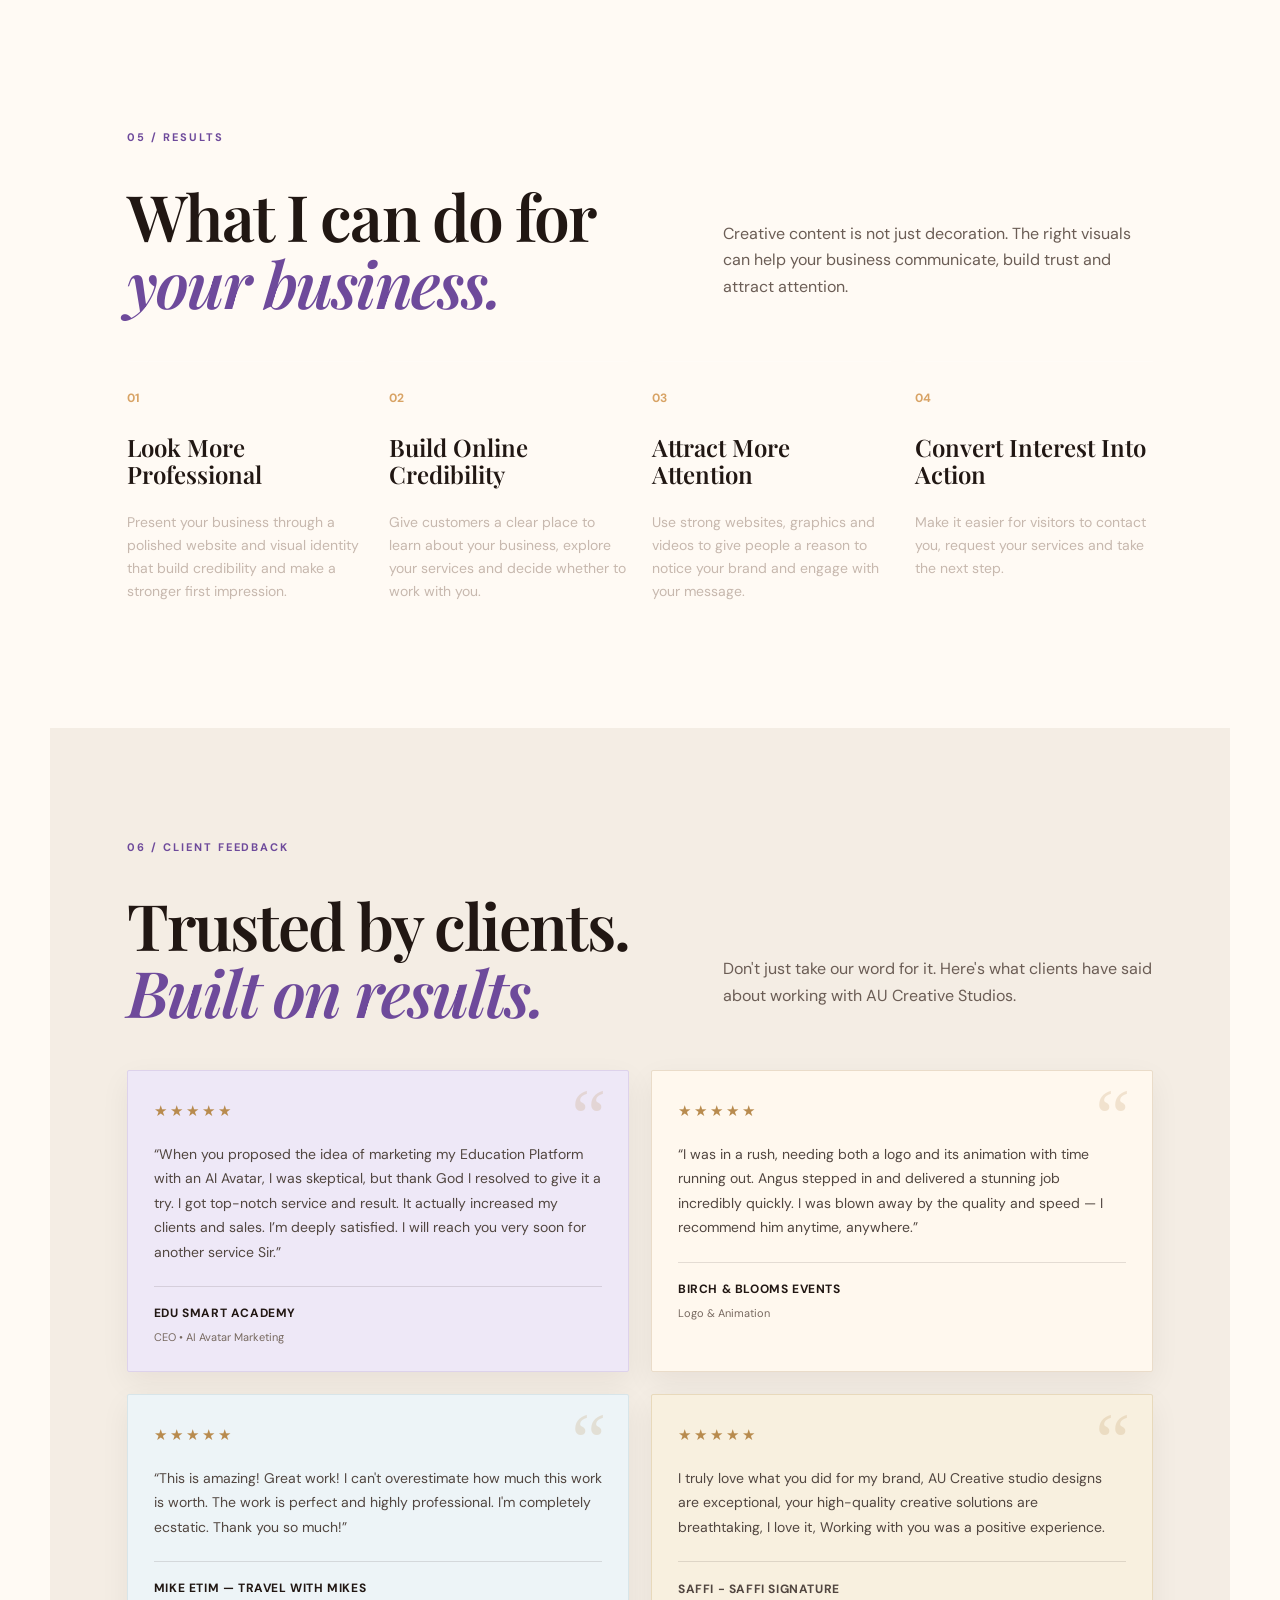
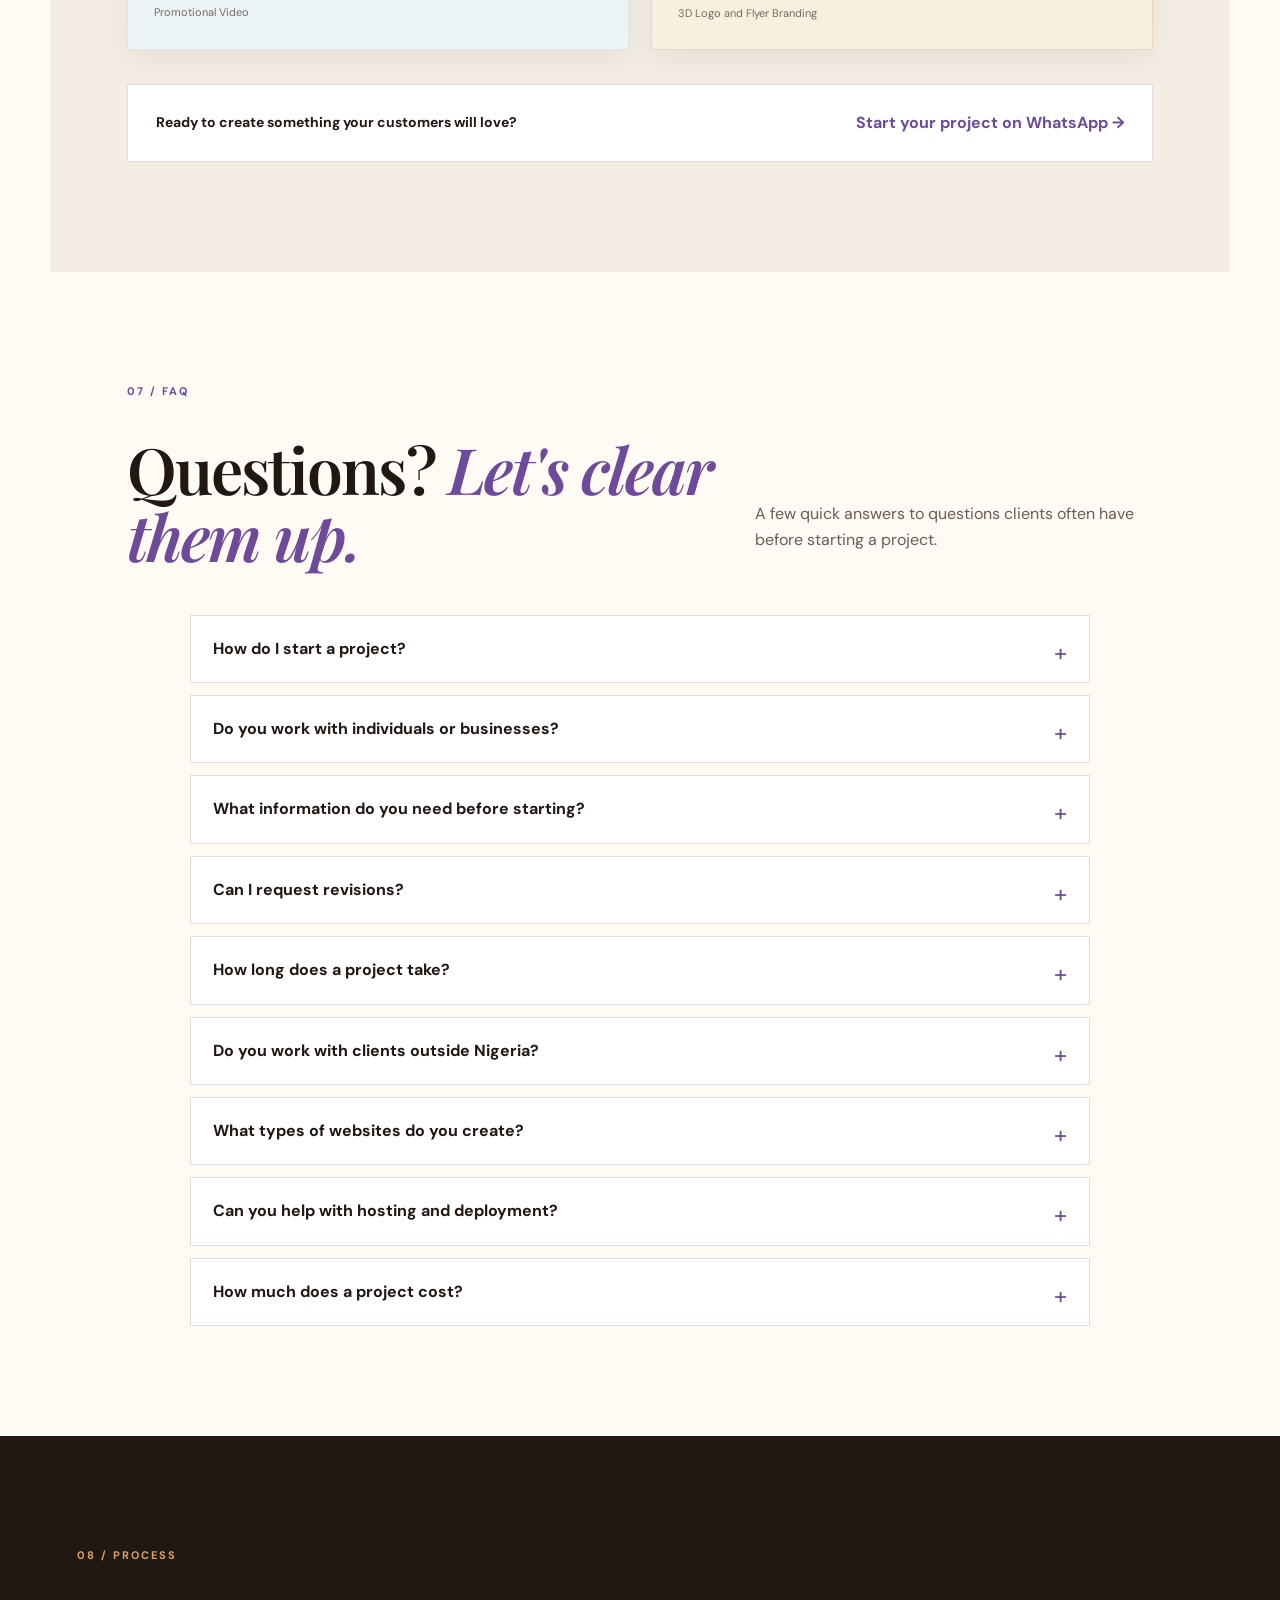
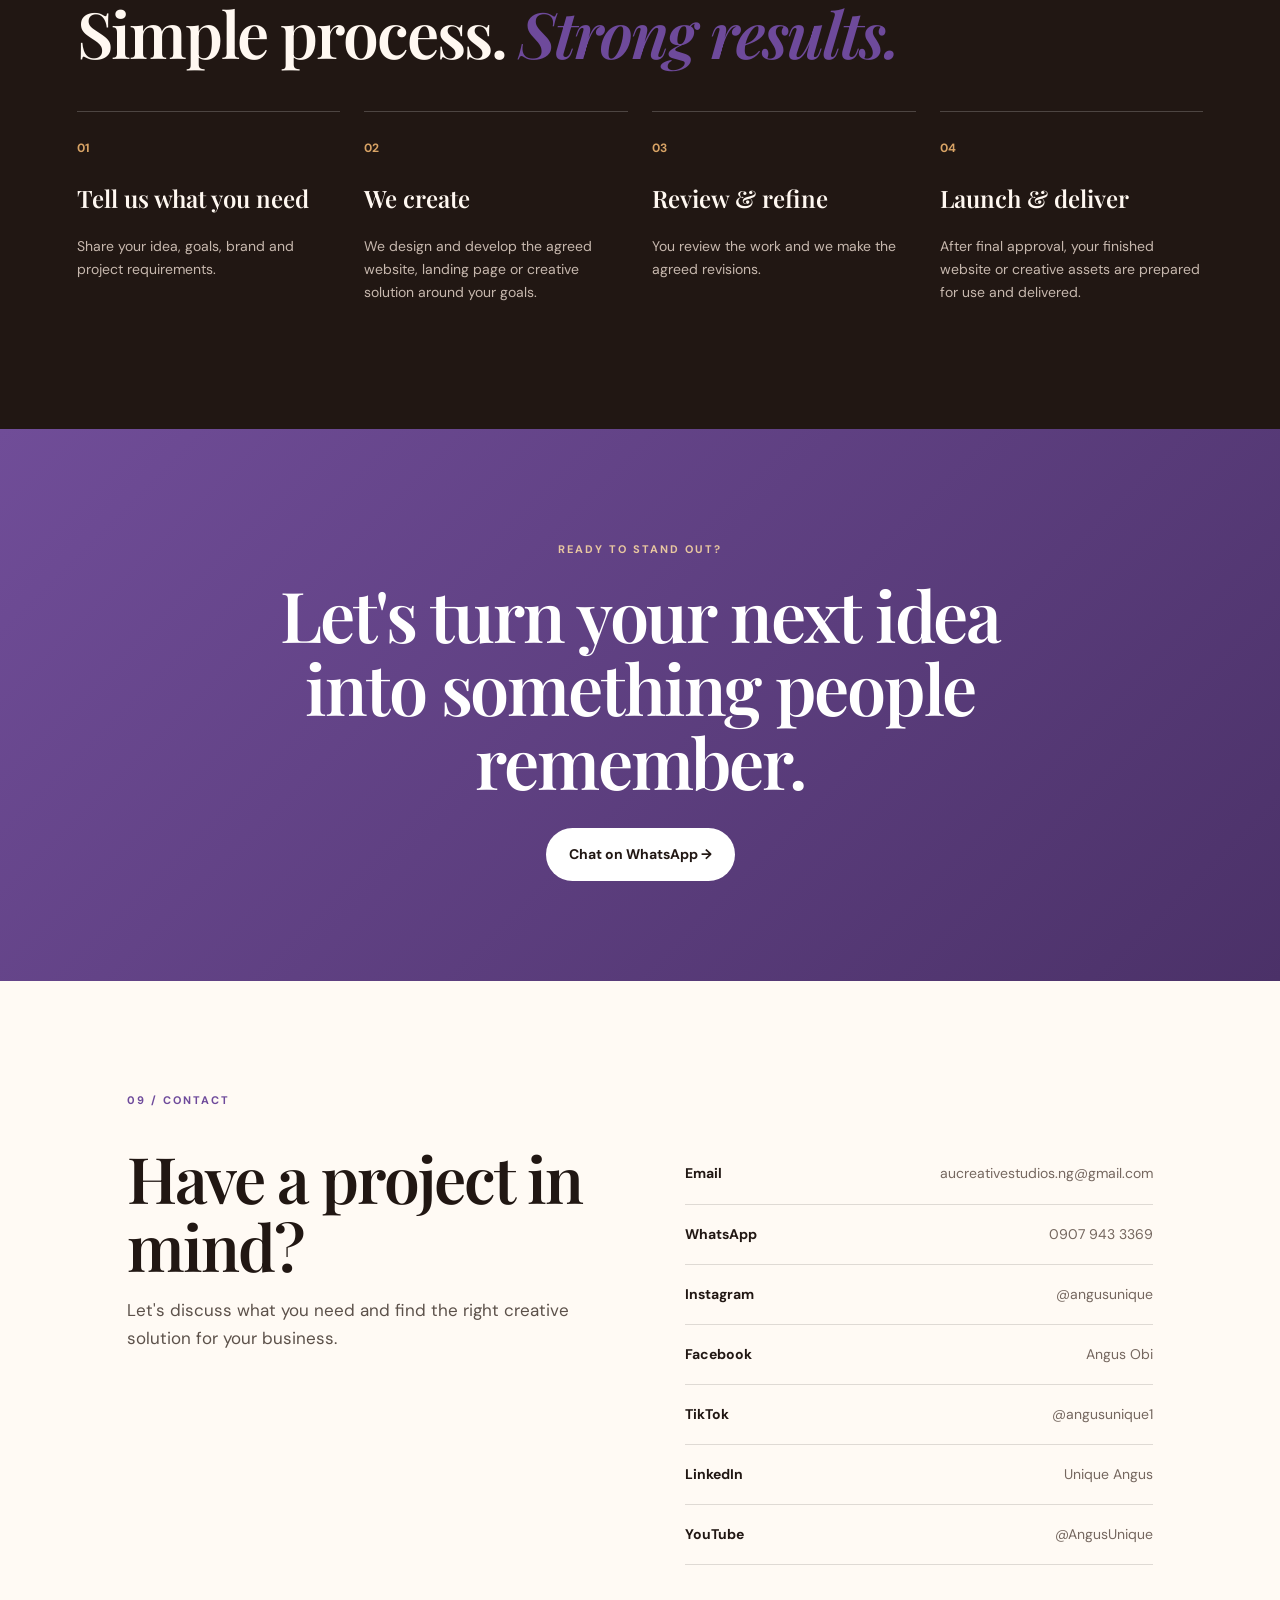
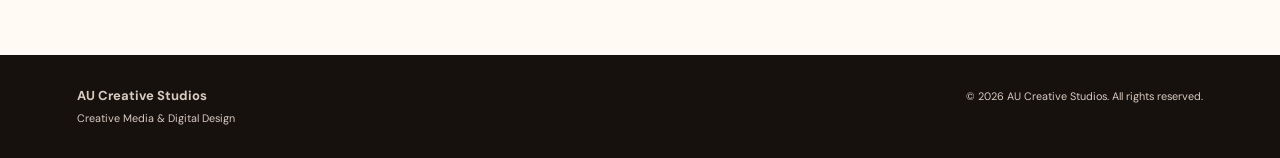
==== commit 2730f555: "Replace Destiny testimonial with Saffi testimonial" ====
--- a/index.html
+++ b/index.html
@@ -518,11 +518,14 @@
         </article>
 
         <article class="testimonial-card">
-          <div class="testimonial-stars" aria-label="5 out of 5 stars">★★★★★</div>
-          <blockquote>“I absolutely loved working with AU Creative Studios! From start to finish, the team was friendly, professional, and incredibly talented. They listened to my ideas, brought them to life beautifully, and exceeded my expectations. The quality of their work and their attention to detail were amazing. Thank you for making the experience so easy and memorable. I highly recommend AU Creative Studios!”</blockquote>
-          <div class="testimonial-client">
-            <strong>Destiny</strong>
-            <span>Creative Design Client</span>
+<div class="testimonial-stars">★★★★★</div>
+<blockquote>
+I truly love what you did for my brand, AU Creative studio designs are exceptional,
+your high-quality creative solutions are breathtaking, I love it, Working with you
+was a positive experience.
+<div class="testimonial-client">
+<strong>Saffi - Saffi Signature</strong>
+<span>3D Logo and Flyer Branding</span>
           </div>
         </article>
       </div>
